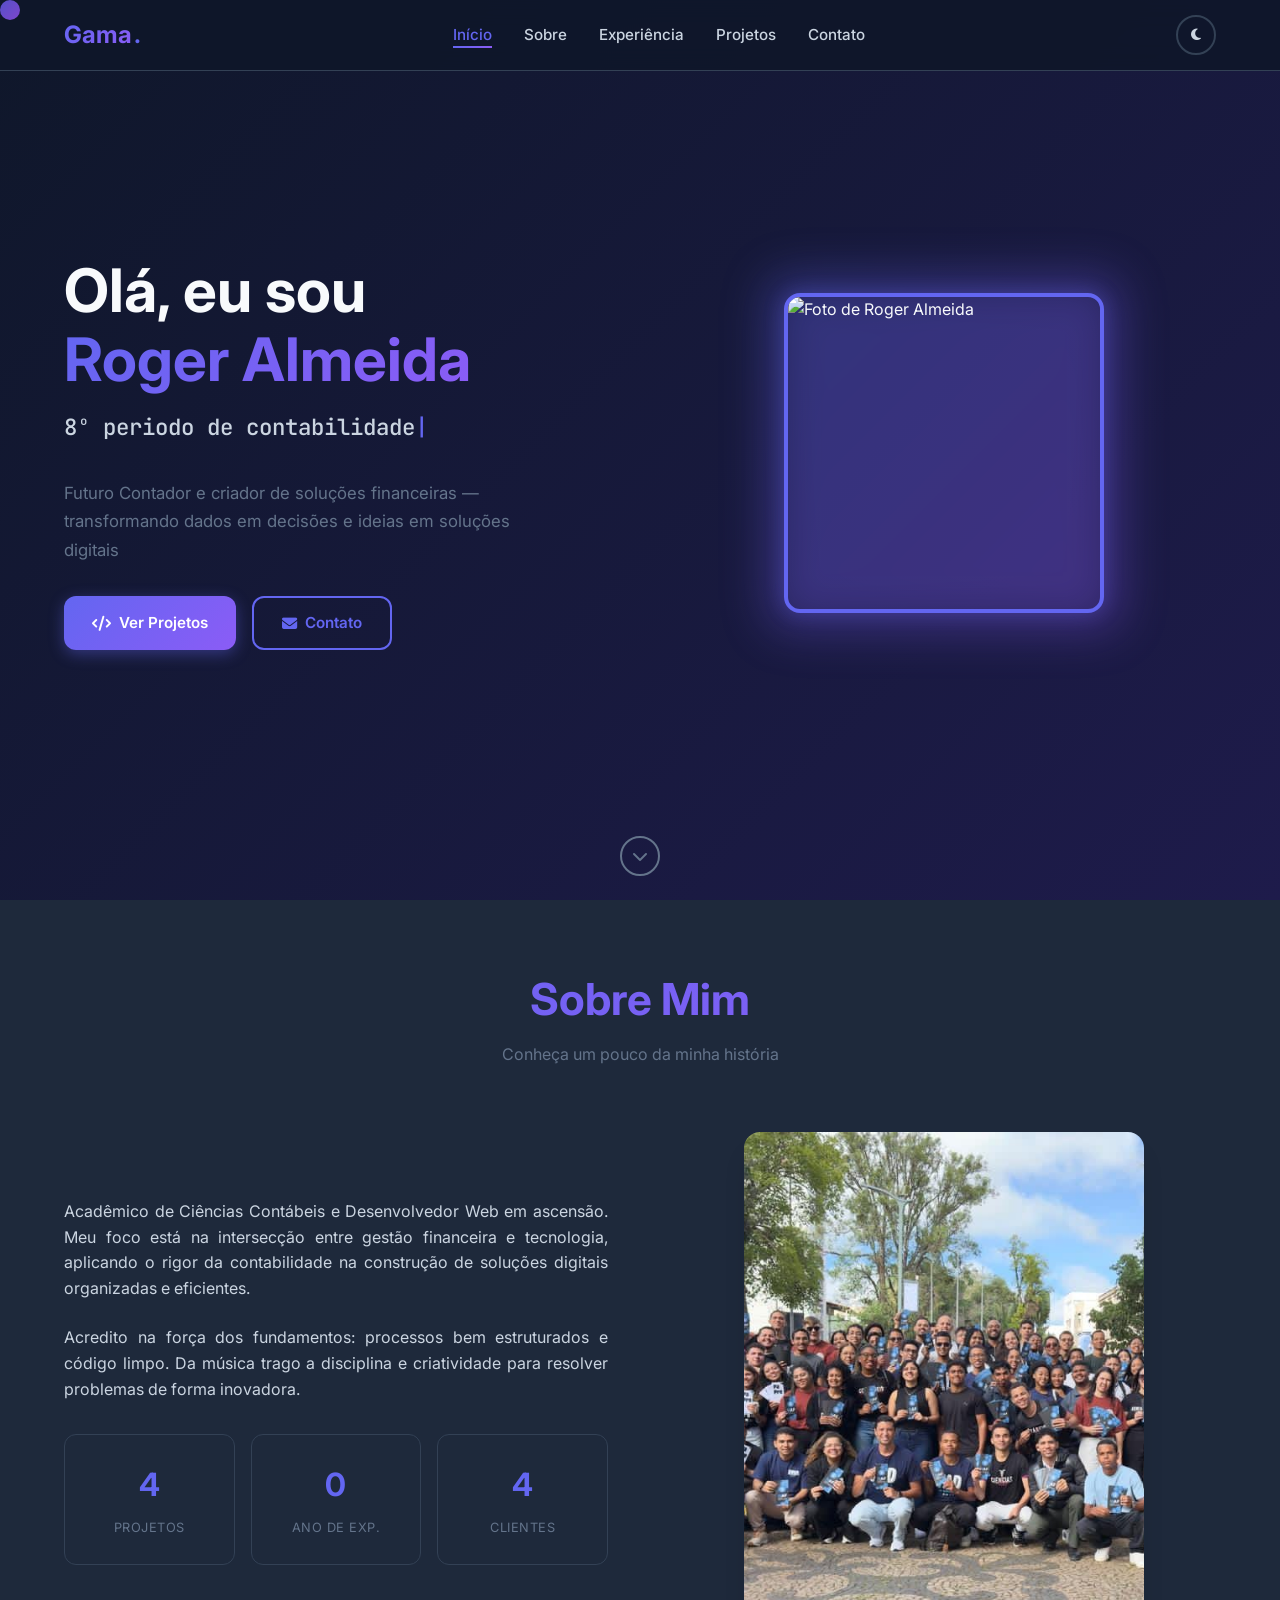
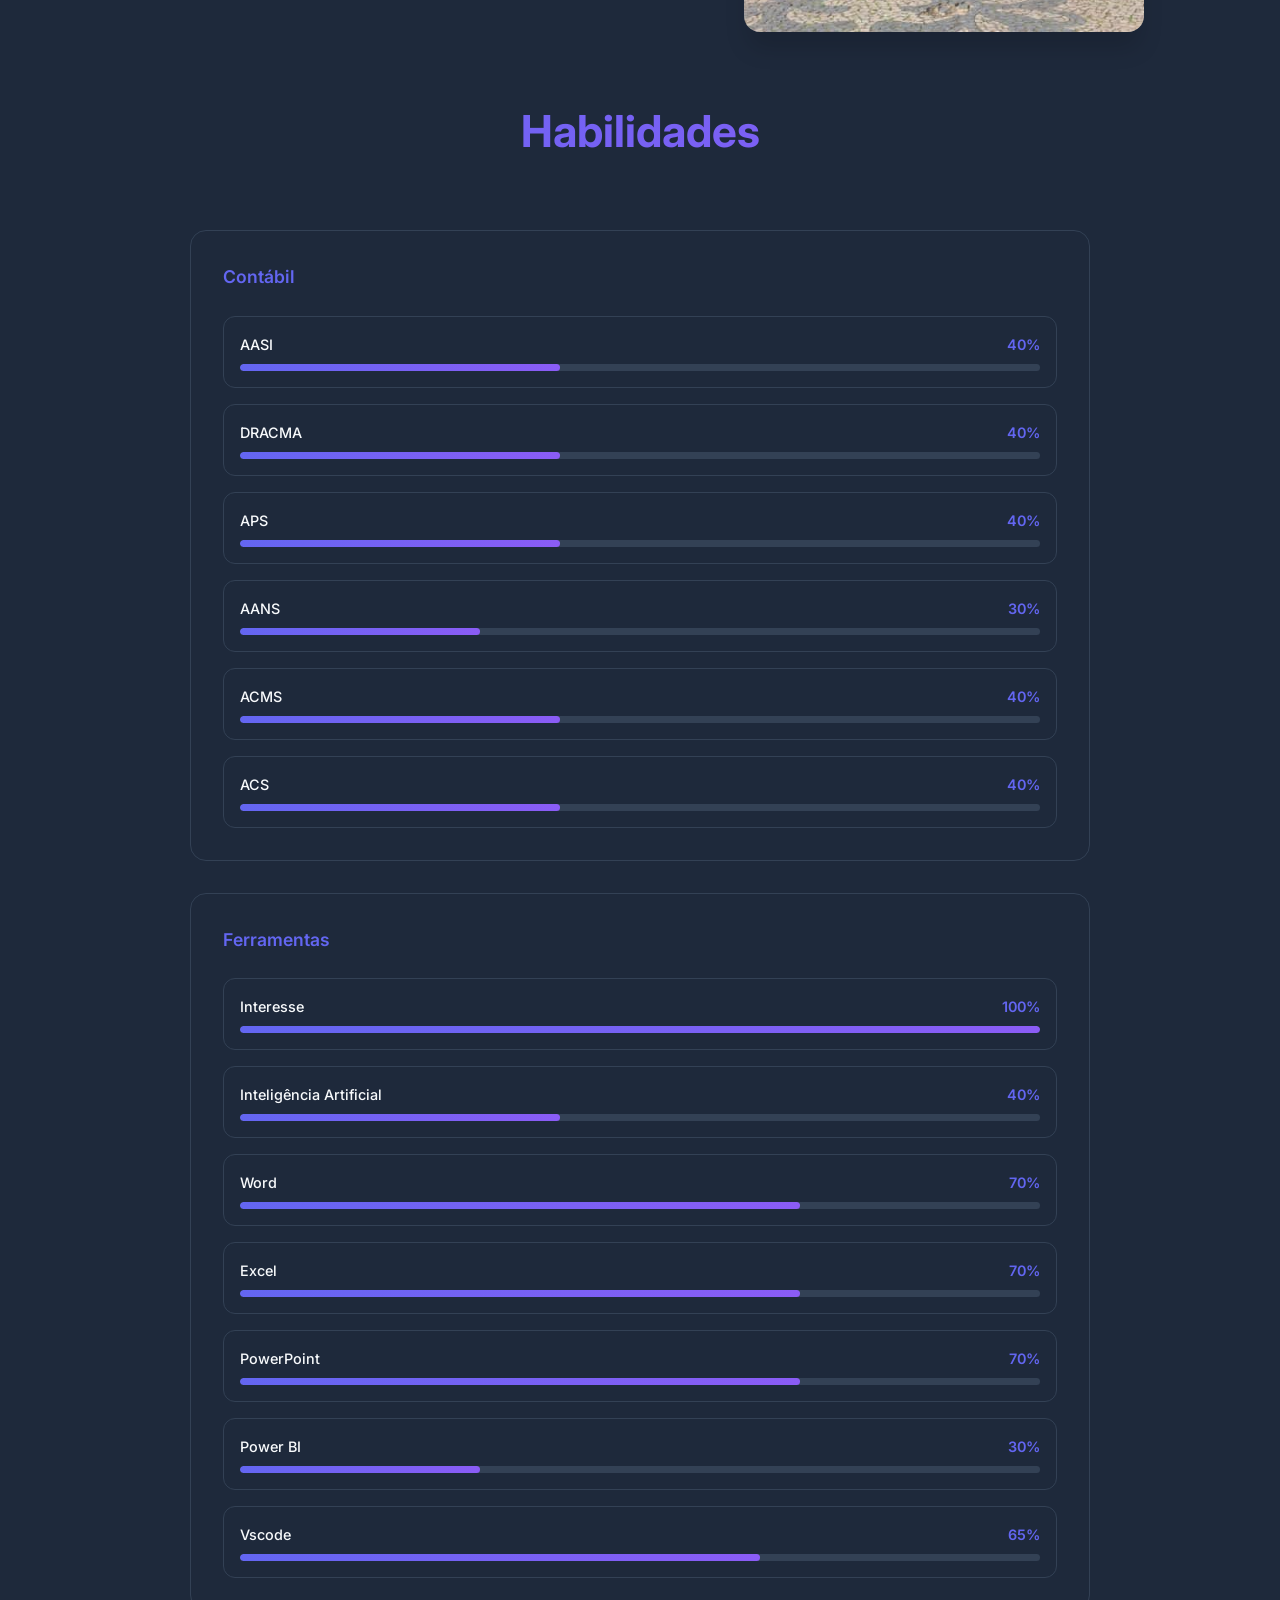
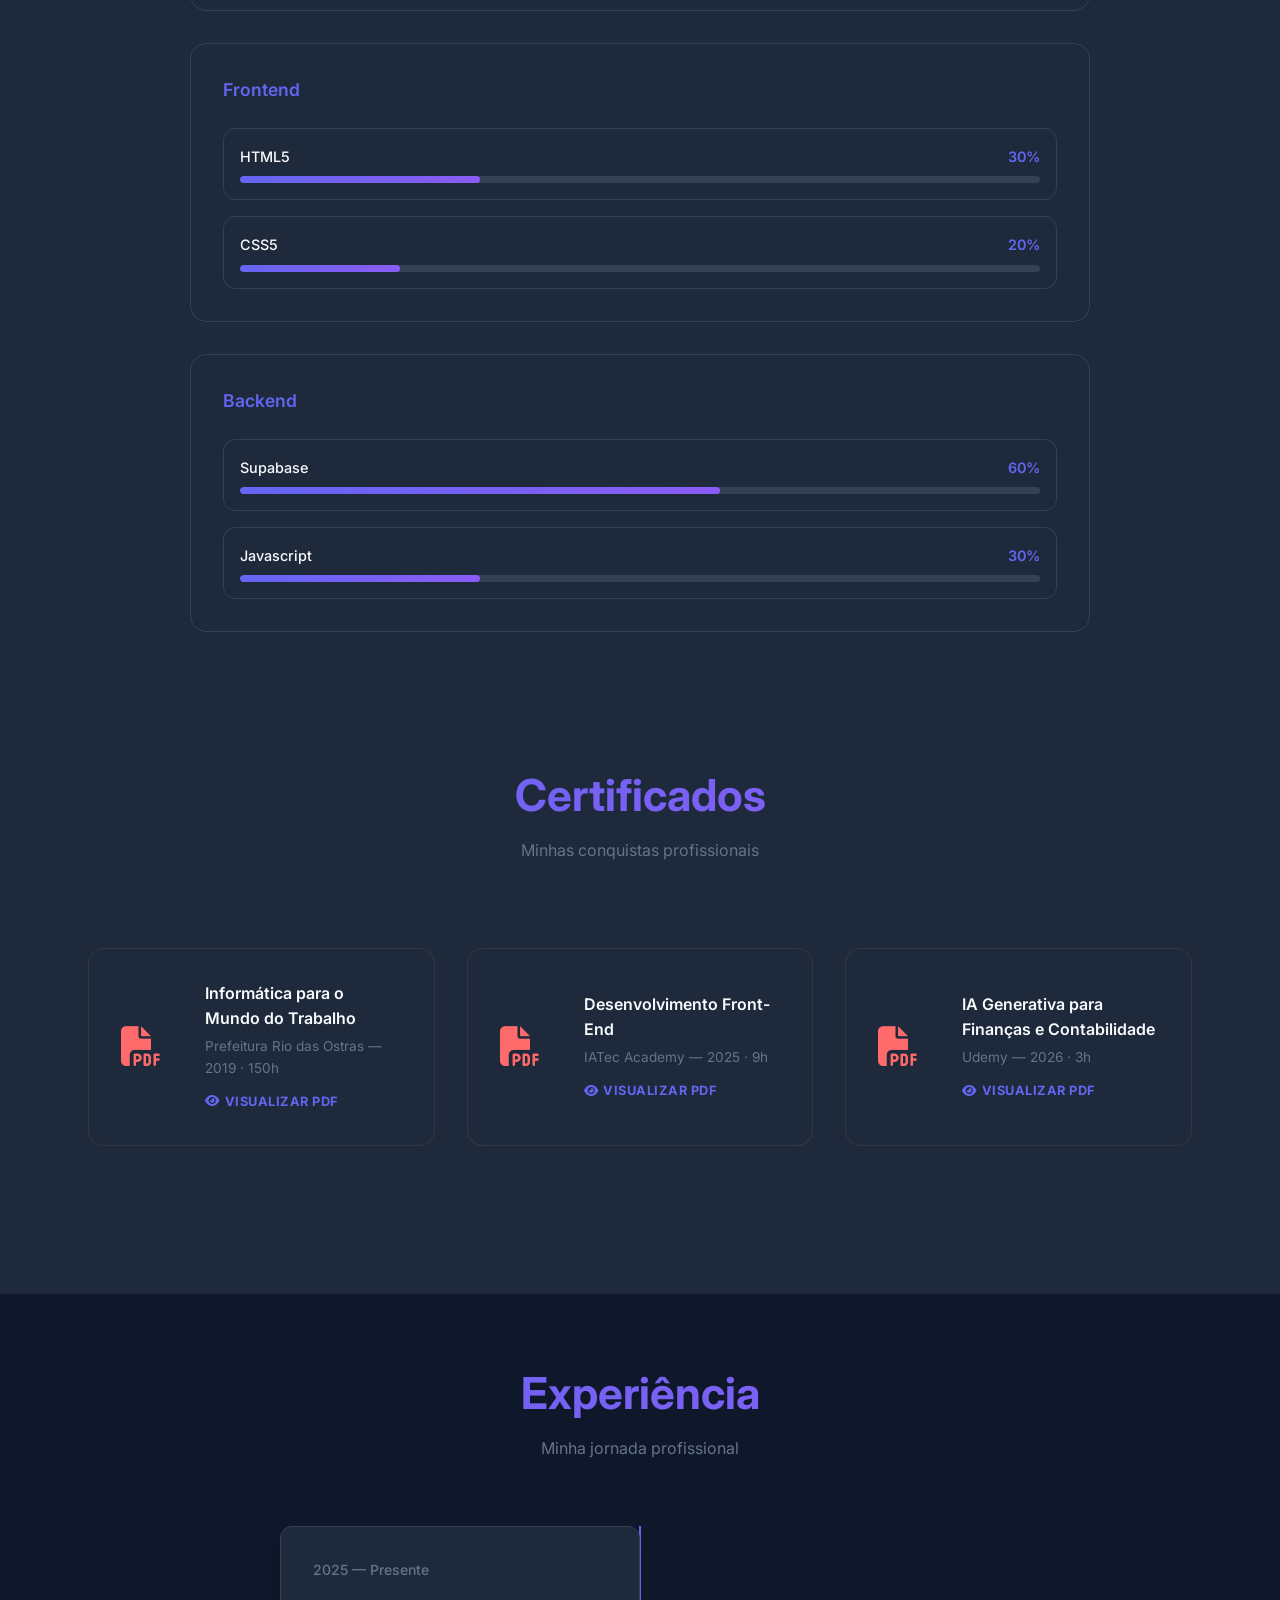
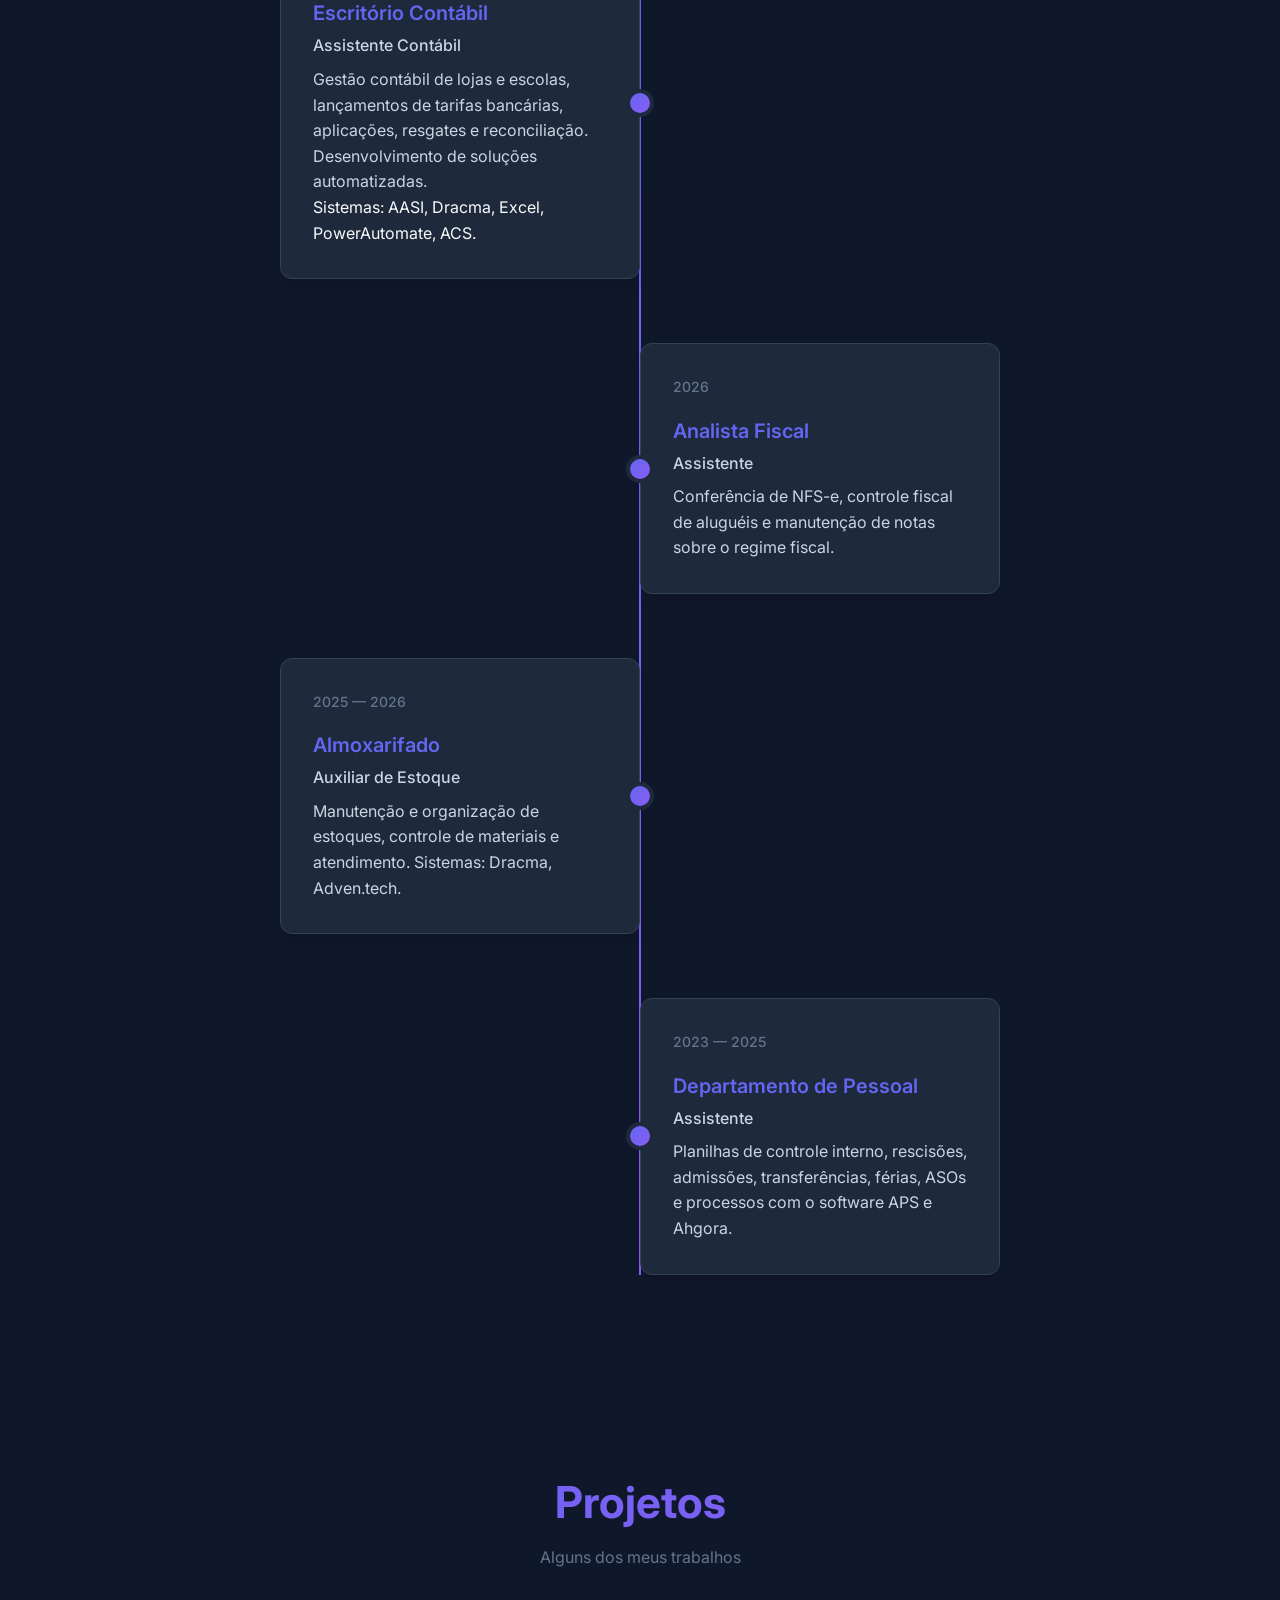
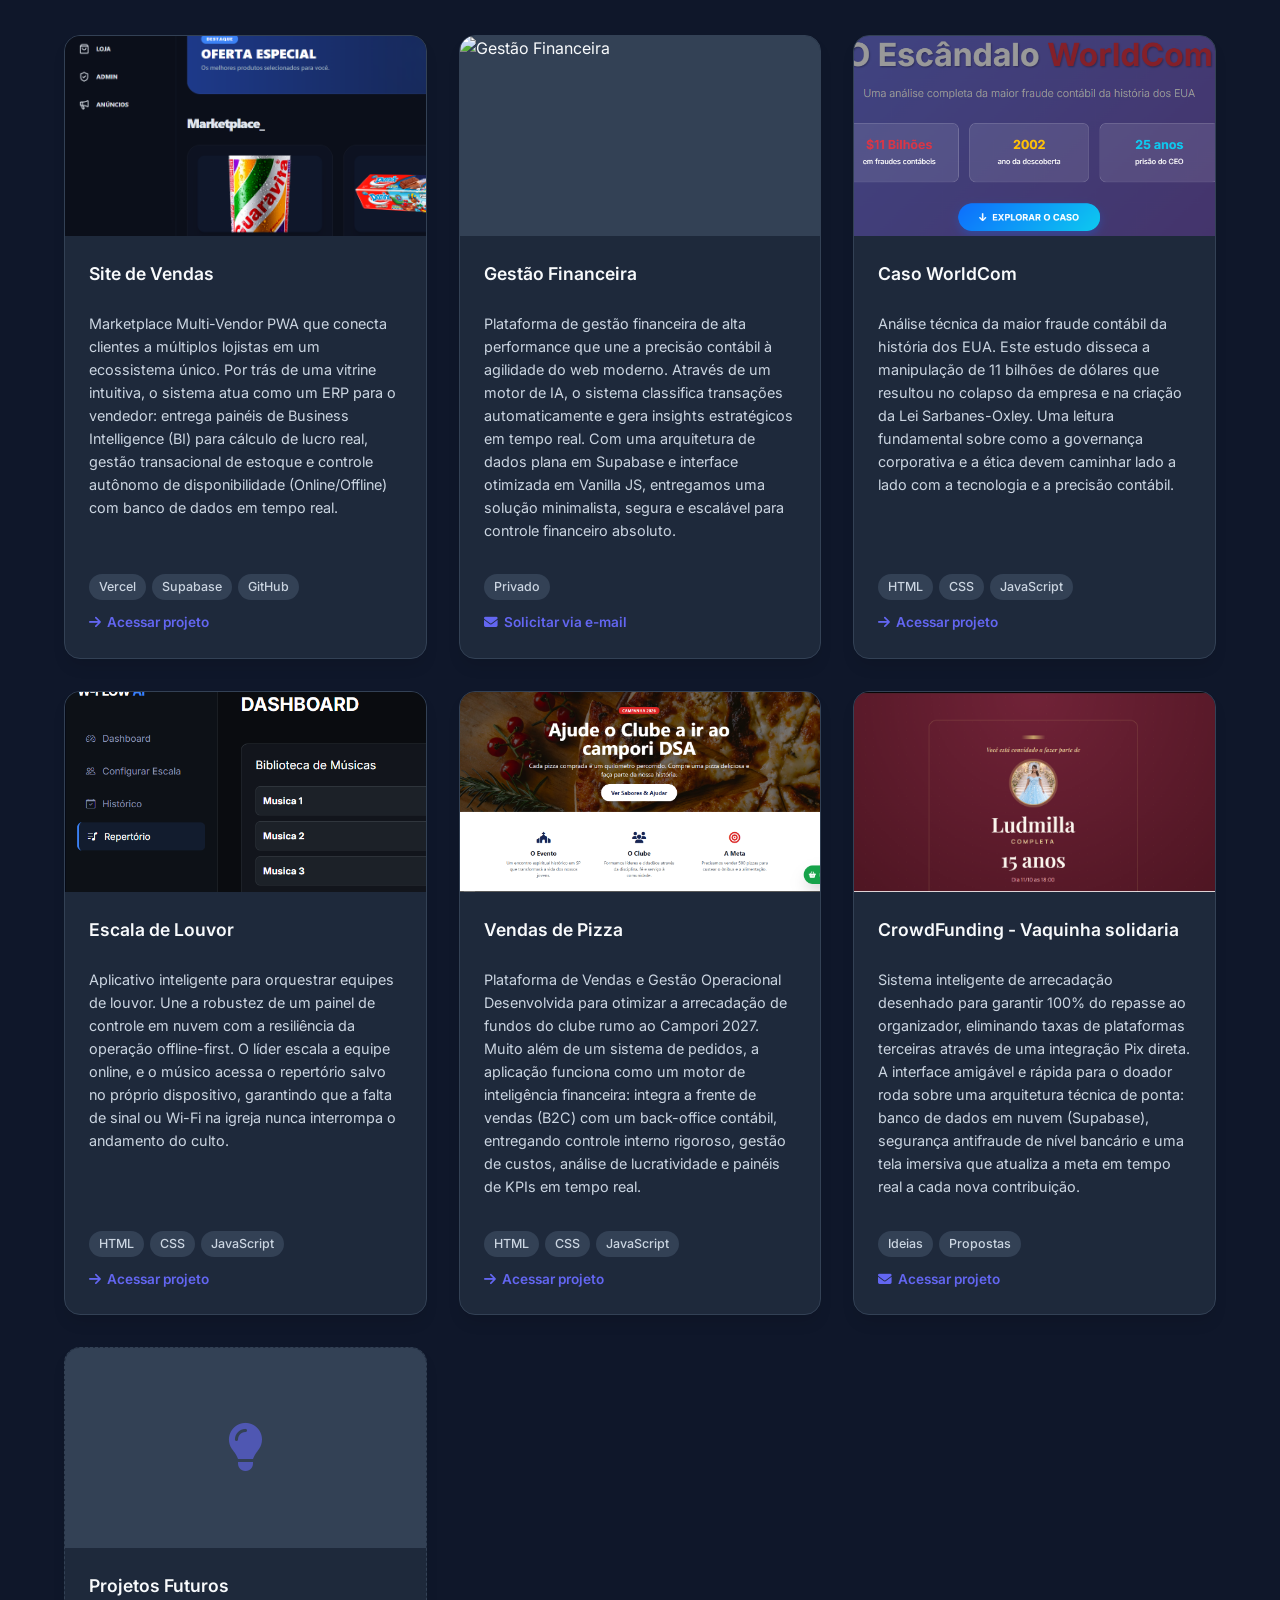
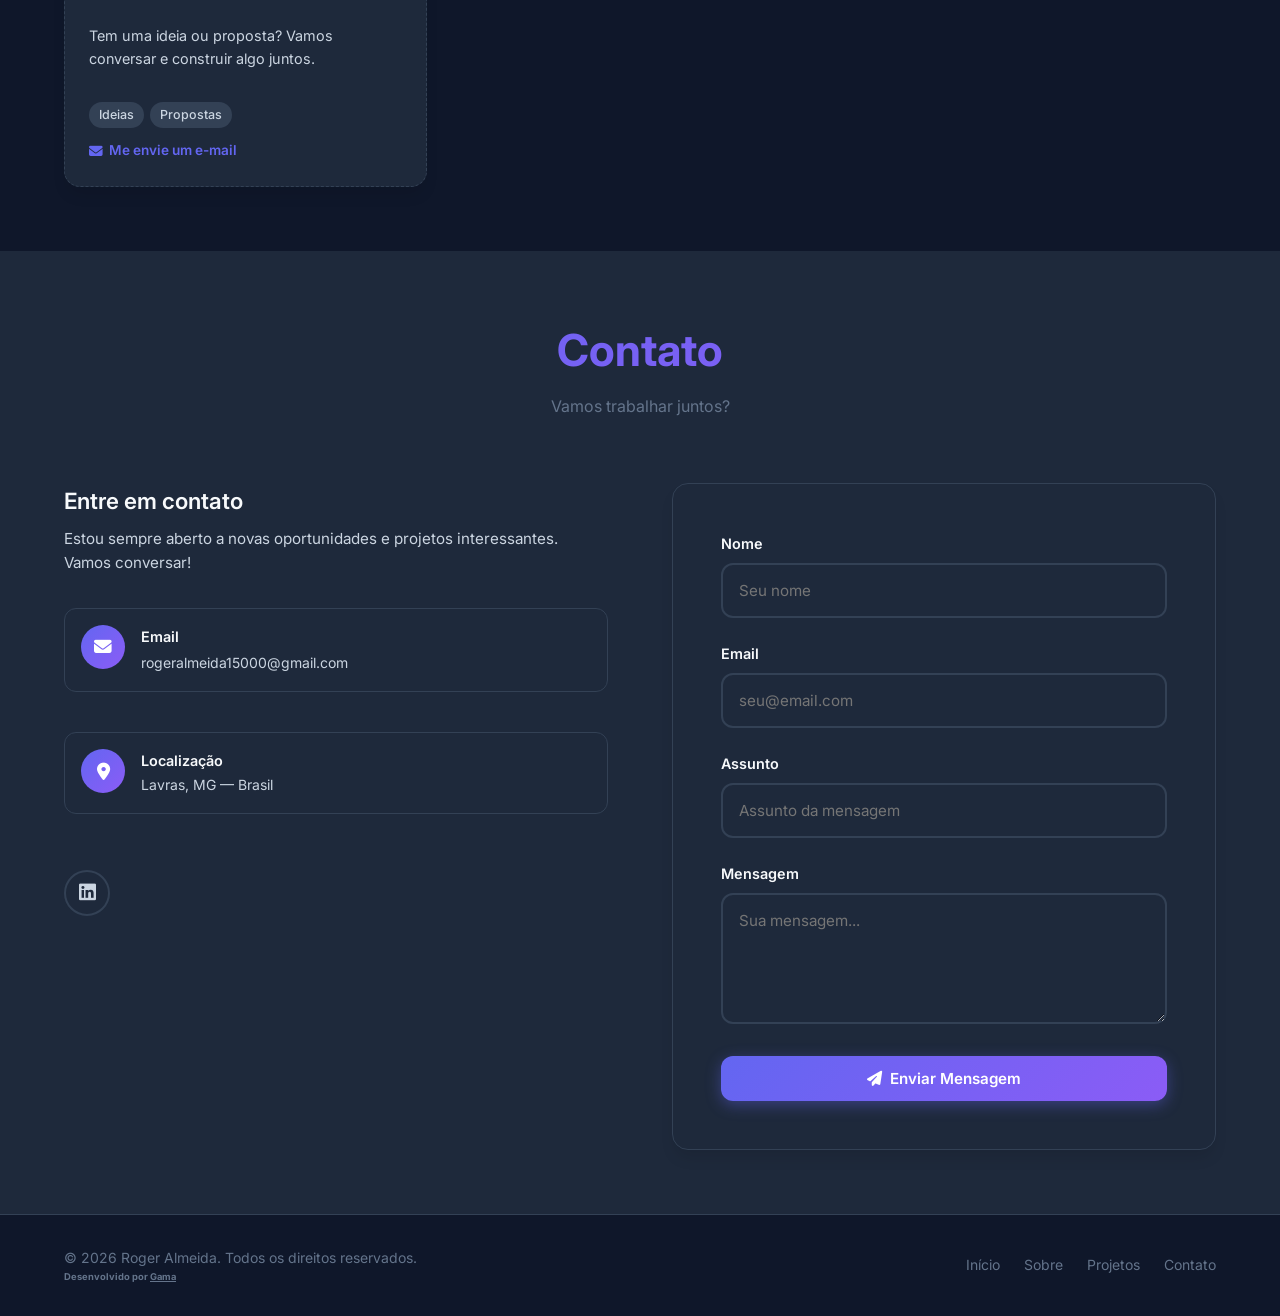
==== index.html @ e5ed1f9b "Update project link in index.html" ====
<!DOCTYPE html>
<html lang="pt-br">
<head>
    <meta charset="UTF-8">
    <meta name="viewport" content="width=device-width, initial-scale=1.0, viewport-fit=cover">
    <title>Roger Almeida | Contabilidade & Tech</title>
    <meta name="description" content="Portfólio profissional de Roger Almeida — Contador, Desenvolvedor Web e Músico.">
    <meta name="author" content="Roger Almeida">
    <meta name="theme-color" content="#6366f1">

    <!-- PWA -->
    <link rel="manifest" href="manifest.json">
    <meta name="apple-mobile-web-app-capable" content="yes">
    <meta name="apple-mobile-web-app-status-bar-style" content="black-translucent">
    <meta name="apple-mobile-web-app-title" content="Roger.">
    <link rel="apple-touch-icon" href="icon-192x192.png">

    <!-- Favicon -->
    <link rel="icon" type="image/png" href="logo titulo.png">

    <!-- Fonts -->
    <link rel="preconnect" href="https://fonts.googleapis.com">
    <link rel="preconnect" href="https://fonts.gstatic.com" crossorigin>
    <link href="https://fonts.googleapis.com/css2?family=Inter:wght@300;400;500;600;700&family=JetBrains+Mono:wght@400;500&display=swap" rel="stylesheet">

    <!-- Icons -->
    <link rel="stylesheet" href="https://cdnjs.cloudflare.com/ajax/libs/font-awesome/6.4.0/css/all.min.css">

    <!-- AOS -->
    <link href="https://unpkg.com/aos@2.3.1/dist/aos.css" rel="stylesheet">

    <!-- CSS -->
    <link rel="stylesheet" href="style.css">
</head>
<body>

    <!-- Loading Screen -->
    <div id="loading-screen">
        <div class="loader">
            <div class="loader-text">Carregando...</div>
            <div class="loader-bar">
                <div class="loader-progress"></div>
            </div>
        </div>
    </div>

    <!-- Scroll Progress -->
    <div class="scroll-progress">
        <div class="scroll-progress-bar"></div>
    </div>

    <!-- Custom Cursor (desktop only) -->
    <div class="cursor"></div>

    <!-- ===== NAVIGATION ===== -->
    <nav class="navbar" id="navbar">
        <div class="nav-container">
            <a href="#inicio" class="nav-logo">
                <span class="logo-text">Gama</span><span class="logo-dot">.</span>
            </a>

            <ul class="nav-menu" id="nav-menu">
                <li class="nav-item"><a href="#inicio"      class="nav-link">Início</a></li>
                <li class="nav-item"><a href="#sobre"       class="nav-link">Sobre</a></li>
                <li class="nav-item"><a href="#experiencia" class="nav-link">Experiência</a></li>
                <li class="nav-item"><a href="#projetos"    class="nav-link">Projetos</a></li>
                <li class="nav-item"><a href="#contato"     class="nav-link">Contato</a></li>
            </ul>

            <div class="nav-actions">
                <button class="theme-toggle" id="theme-toggle" aria-label="Alternar tema">
                    <i class="fas fa-moon"></i>
                </button>
                <div class="nav-toggle" id="nav-toggle" aria-label="Abrir menu" role="button" tabindex="0">
                    <span class="bar"></span>
                    <span class="bar"></span>
                    <span class="bar"></span>
                </div>
            </div>
        </div>
    </nav>

    <!-- ===== HERO ===== -->
    <section id="inicio" class="hero">
        <div class="hero-background"></div>

        <div class="hero-content">
            <div class="hero-image" data-aos="fade-up" data-aos-delay="100">
                <div class="image-container">
                    <img src="Eu.png" alt="Foto de Roger Almeida" class="profile-image">
                    <div class="image-glow"></div>
                </div>
            </div>

            <div class="hero-text" data-aos="fade-up" data-aos-delay="200">
                <h1 class="hero-title">
                    Olá, eu sou<br><span class="highlight">Roger Almeida</span>
                </h1>
                <div class="hero-subtitle">
                    <span id="typing-text"></span><span class="cursor-blink">|</span>
                </div>
                <p class="hero-description">
                    Futuro Contador e criador de soluções financeiras — transformando dados em decisões e ideias em soluções digitais
                </p>
                <div class="hero-buttons">
                    <a href="#projetos" class="btn btn-primary">
                        <i class="fas fa-code"></i> Ver Projetos
                    </a>
                    <a href="#contato" class="btn btn-outline">
                        <i class="fas fa-envelope"></i> Contato
                    </a>
                </div>
            </div>
        </div>

        <div class="scroll-indicator" aria-hidden="true">
            <div class="scroll-arrow">
                <i class="fas fa-chevron-down"></i>
            </div>
        </div>
    </section>

    <!-- ===== SOBRE (contém Habilidades e Certificados) ===== -->
    <section id="sobre" class="about">
        <div class="container">
            <div class="section-header" data-aos="fade-up">
                <h2 class="section-title">Sobre Mim</h2>
                <p class="section-subtitle">Conheça um pouco da minha história</p>
            </div>
            <div class="about-content">
                <div class="about-text" data-aos="fade-right">
                    <p>
                        Acadêmico de Ciências Contábeis e Desenvolvedor Web em ascensão.
                        Meu foco está na intersecção entre gestão financeira e tecnologia,
                        aplicando o rigor da contabilidade na construção de soluções digitais organizadas e eficientes.
                    </p>
                    <p>
                        Acredito na força dos fundamentos: processos bem estruturados e código limpo.
                        Da música trago a disciplina e criatividade para resolver problemas de forma inovadora.
                    </p>
                    <div class="about-stats">
                        <div class="stat">
                            <span class="stat-number" data-count="5">0</span>
                            <span class="stat-label">Projetos</span>
                        </div>
                        <div class="stat">
                            <span class="stat-number" data-count="1">0</span>
                            <span class="stat-label">Ano de Exp.</span>
                        </div>
                        <div class="stat">
                            <span class="stat-number" data-count="5">0</span>
                            <span class="stat-label">Clientes</span>
                        </div>
                    </div>
                </div>
                <div class="about-image" data-aos="fade-left">
                    <div class="image-wrapper">
                        <img src="vivencias.jpeg" alt="Workspace">
                        <div class="image-overlay">
                            <div class="overlay-content">
                                <i class="fas fa-code"></i>
                                <p>Sempre aprendendo</p>
                            </div>
                        </div>
                    </div>
                </div>
            </div>

            <!-- ===== HABILIDADES (dentro de Sobre) ===== -->
          
     <!-- Skills Section -->
<section id="habilidades" class="skills">
        <div class="container">
            <div class="section-header" data-aos="fade-up">
                <h2 class="section-title">Habilidades</h2>
            </div>
            <div class="skills-content">
                <div class="skills-categories">
                    
                    <div class="skill-category" data-aos="fade-up" data-aos-delay="100">
                        <h3>Contábil</h3>
                        <div class="skills-list">
                            <div class="skill-item">
                                <div class="skill-info">
                                    <span class="skill-name">AASI</span>
                                    <span class="skill-percentage">40%</span>
                                </div>
                                <div class="skill-bar">
                                    <div class="skill-progress" data-width="40"></div>
                                </div>
                            </div>
                            <div class="skill-item">
                                <div class="skill-info">
                                    <span class="skill-name">DRACMA</span>
                                    <span class="skill-percentage">40%</span>
                                </div>
                                <div class="skill-bar">
                                    <div class="skill-progress" data-width="40"></div>
                                </div>
                            </div>
                            <div class="skill-item">
                                <div class="skill-info">
                                    <span class="skill-name">APS</span>
                                    <span class="skill-percentage">40%</span>
                                </div>
                                <div class="skill-bar">
                                    <div class="skill-progress" data-width="40"></div>
                                </div>
                            </div>
                            <div class="skill-item">
                                <div class="skill-info">
                                    <span class="skill-name">AANS</span>
                                    <span class="skill-percentage">30%</span>
                                </div>
                                <div class="skill-bar">
                                    <div class="skill-progress" data-width="30"></div>
                                </div>
                            </div>
                            <div class="skill-item">
                                <div class="skill-info">
                                    <span class="skill-name">ACMS</span>
                                    <span class="skill-percentage">40%</span>
                                </div>
                                <div class="skill-bar">
                                    <div class="skill-progress" data-width="40"></div>
                                </div>
                            </div>
                            <div class="skill-item">
                                <div class="skill-info">
                                    <span class="skill-name">ACS</span>
                                    <span class="skill-percentage">40%</span>
                                </div>
                                <div class="skill-bar">
                                    <div class="skill-progress" data-width="40"></div>
                                </div>
                            </div>
                        </div>
                    </div>

                    <div class="skill-category" data-aos="fade-up" data-aos-delay="200">
                        <h3>Ferramentas</h3>
                        <div class="skills-list">
                             <div class="skill-item">
                                <div class="skill-info">
                                    <span class="skill-name">Interesse</span>
                                    <span class="skill-percentage">100%</span>
                                </div>
                                <div class="skill-bar">
                                    <div class="skill-progress" data-width="100"></div>
                                </div>
                            </div>
                            <div class="skill-item">
                                <div class="skill-info">
                                    <span class="skill-name">Inteligência Artificial</span>
                                    <span class="skill-percentage">40%</span>
                                </div>
                                <div class="skill-bar">
                                    <div class="skill-progress" data-width="40"></div>
                                </div>
                            </div>
                            <div class="skill-item">
                                <div class="skill-info">
                                    <span class="skill-name">Word</span>
                                    <span class="skill-percentage">70%</span>
                                </div>
                                <div class="skill-bar">
                                    <div class="skill-progress" data-width="70"></div>
                                </div>
                            </div>
                            <div class="skill-item">
                                <div class="skill-info">
                                    <span class="skill-name">Excel</span>
                                    <span class="skill-percentage">70%</span>
                                </div>
                                <div class="skill-bar">
                                    <div class="skill-progress" data-width="70"></div>
                                </div>
                            </div>
                            <div class="skill-item">
                                <div class="skill-info">
                                    <span class="skill-name">PowerPoint</span>
                                    <span class="skill-percentage">70%</span>
                                </div>
                                <div class="skill-bar">
                                    <div class="skill-progress" data-width="70"></div>
                                </div>
                            </div>
                            <div class="skill-item">
                                <div class="skill-info">
                                    <span class="skill-name">Power BI</span>
                                    <span class="skill-percentage">30%</span>
                                </div>
                                <div class="skill-bar">
                                    <div class="skill-progress" data-width="30"></div>
                                </div>
                            </div>
                             <div class="skill-item">
                                <div class="skill-info">
                                    <span class="skill-name">Vscode</span>
                                    <span class="skill-percentage">65%</span>
                                </div>
                                <div class="skill-bar">
                                    <div class="skill-progress" data-width="65"></div>
                                </div>
                            </div>
                        </div>
                    </div>

                    <div class="skill-category" data-aos="fade-up" data-aos-delay="300">
                        <h3>Frontend</h3>
                        <div class="skills-list">
                            <div class="skill-item">
                                <div class="skill-info">
                                    <span class="skill-name">HTML5</span>
                                    <span class="skill-percentage">30%</span>
                                </div>
                                <div class="skill-bar">
                                    <div class="skill-progress" data-width="30"></div>
                                </div>
                            </div>
                            <div class="skill-item">
                                <div class="skill-info">
                                    <span class="skill-name">CSS5</span>
                                    <span class="skill-percentage">20%</span>
                                </div>
                                <div class="skill-bar">
                                    <div class="skill-progress" data-width="20"></div>
                                </div>
                            </div>
                        </div>
                    </div>
                    <div class="skill-category" data-aos="fade-up" data-aos-delay="400">
                        <h3>Backend</h3>
                        <div class="skills-list">
                            <div class="skill-item">
                                <div class="skill-info">
                                    <span class="skill-name">Supabase</span>
                                    <span class="skill-percentage">60%</span>
                                </div>
                                <div class="skill-bar">
                                    <div class="skill-progress" data-width="60"></div>
                                </div>
                            </div>
                            <div class="skill-item">
                                <div class="skill-info">
                                    <span class="skill-name">Javascript</span>
                                    <span class="skill-percentage">30%</span>
                                </div>
                                <div class="skill-bar">
                                    <div class="skill-progress" data-width="30"></div>
                                </div>
                            </div>
                        </div>
                    </div>

                </div>
            </div>
        </div>
    </section>

            <!-- ===== CERTIFICADOS (dentro de Sobre) ===== -->
            <section id="certificados" class="certificates">
                <div class="container">
                    <div class="section-header" data-aos="fade-up">
                        <h2 class="section-title">Certificados</h2>
                        <p class="section-subtitle">Minhas conquistas profissionais</p>
                    </div>
                    <div class="certificates-grid">

                        <a href="Certificado.pdf" target="_blank" class="certificate-card" data-aos="fade-up">
                            <div class="card-icon"><i class="fas fa-file-pdf"></i></div>
                            <div class="card-info">
                                <h3>Informática para o Mundo do Trabalho</h3>
                                <p>Prefeitura Rio das Ostras — 2019 · 150h</p>
                                <span class="btn-view"><i class="fas fa-eye"></i> Visualizar PDF</span>
                            </div>
                        </a>

                        <a href="Certificado Iatecpdf.pdf" target="_blank" class="certificate-card" data-aos="fade-up" data-aos-delay="100">
                            <div class="card-icon"><i class="fas fa-file-pdf"></i></div>
                            <div class="card-info">
                                <h3>Desenvolvimento Front-End</h3>
                                <p>IATec Academy — 2025 · 9h</p>
                                <span class="btn-view"><i class="fas fa-eye"></i> Visualizar PDF</span>
                            </div>
                        </a>

                        <a href="Certificado Udemy Ia generativa.pdf" target="_blank" class="certificate-card" data-aos="fade-up" data-aos-delay="200">
                            <div class="card-icon"><i class="fas fa-file-pdf"></i></div>
                            <div class="card-info">
                                <h3>IA Generativa para Finanças e Contabilidade</h3>
                                <p>Udemy — 2026 · 3h</p>
                                <span class="btn-view"><i class="fas fa-eye"></i> Visualizar PDF</span>
                            </div>
                        </a>

                    </div>
                </div>
            </section>

        </div>
    </section>

    <!-- ===== EXPERIÊNCIA ===== -->
    <section id="experiencia" class="experience">
        <div class="container">
            <div class="section-header" data-aos="fade-up">
                <h2 class="section-title">Experiência</h2>
                <p class="section-subtitle">Minha jornada profissional</p>
            </div>

            <div class="timeline">

                <div class="timeline-item" data-aos="fade-up" data-aos-delay="100">
                    <div class="timeline-dot"></div>
                    <div class="timeline-content">
                        <span class="timeline-date">2025 — Presente</span>
                        <h3>Escritório Contábil</h3>
                        <h4>Assistente Contábil</h4>
                        <p>Gestão contábil de lojas e escolas, lançamentos de tarifas bancárias, aplicações, resgates e reconciliação. Desenvolvimento de soluções automatizadas. 
                            <p></p>Sistemas: AASI, Dracma, Excel, PowerAutomate, ACS.
                    </div>
                </div>

                <div class="timeline-item" data-aos="fade-up" data-aos-delay="150">
                    <div class="timeline-dot"></div>
                    <div class="timeline-content">
                        <span class="timeline-date">2026</span>
                        <h3>Analista Fiscal</h3>
                        <h4>Assistente</h4>
                        <p>Conferência de NFS-e, controle fiscal de aluguéis e manutenção de notas sobre o regime fiscal.</p>
                    </div>
                </div>

                <div class="timeline-item" data-aos="fade-up" data-aos-delay="200">
                    <div class="timeline-dot"></div>
                    <div class="timeline-content">
                        <span class="timeline-date">2025 — 2026</span>
                        <h3>Almoxarifado</h3>
                        <h4>Auxiliar de Estoque</h4>
                        <p>Manutenção e organização de estoques, controle de materiais e atendimento. Sistemas: Dracma, Adven.tech.</p>
                    </div>
                </div>

                <div class="timeline-item" data-aos="fade-up" data-aos-delay="250">
                    <div class="timeline-dot"></div>
                    <div class="timeline-content">
                        <span class="timeline-date">2023 — 2025</span>
                        <h3>Departamento de Pessoal</h3>
                        <h4>Assistente</h4>
                        <p>Planilhas de controle interno, rescisões, admissões, transferências, férias, ASOs e processos com o software APS e Ahgora.</p>
                    </div>
                </div>

            </div>
        </div>
    </section>

    <!-- ===== PROJETOS ===== -->
    <section id="projetos" class="projects">
        <div class="container">
            <div class="section-header" data-aos="fade-up">
                <h2 class="section-title">Projetos</h2>
                <p class="section-subtitle">Alguns dos meus trabalhos</p>
            </div>
            <div class="projects-grid">

                <div class="project-card" data-aos="fade-up" data-aos-delay="100">
                    <div class="project-image">
                        <img src="Vendas.png" alt="Site de Vendas">
                        <div class="project-overlay">
                            <div class="project-links">
                                <a href="https://vendas-gama.vercel.app/" class="project-link" target="_blank" aria-label="Ver projeto">
                                    <i class="fas fa-external-link-alt"></i>
                                </a>
                            </div>
                        </div>
                    </div>
                    <div class="project-content">
                        <h3>Site de Vendas</h3>
                        <p>Marketplace Multi-Vendor PWA que conecta clientes a múltiplos lojistas em um ecossistema único. Por trás de uma vitrine intuitiva, o sistema atua como um ERP para o vendedor: entrega painéis de Business Intelligence (BI) para cálculo de lucro real, gestão transacional de estoque e controle autônomo de disponibilidade (Online/Offline) com banco de dados em tempo real.</p>
                        <div class="project-tech">
                            <span class="tech-tag">Vercel</span>
                            <span class="tech-tag">Supabase</span>
                            <span class="tech-tag">GitHub</span>
                        </div>
                        <!-- ✅ LINK OK: vendas-gama.vercel.app -->
                        <a href="https://vendas-gama.vercel.app/" class="project-cta" target="_blank">
                            <i class="fas fa-arrow-right"></i> Acessar projeto
                        </a>
                    </div>
                </div>

                <div class="project-card" data-aos="fade-up" data-aos-delay="150">
                    <div class="project-image">
                        <img src="https://images.unsplash.com/photo-1551288049-bebda4e38f71?w=500&h=300&fit=crop" alt="Gestão Financeira">
                        <div class="project-overlay">
                            <div class="project-links">
                                <a href="#contato" class="project-link" aria-label="Solicitar acesso">
                                    <i class="fas fa-envelope"></i>
                                </a>
                            </div>
                        </div>
                    </div>
                    <div class="project-content">
                        <h3>Gestão Financeira</h3>
                        <p>Plataforma de gestão financeira de alta performance que une a precisão contábil à agilidade do web moderno. Através de um motor de IA, o sistema classifica transações automaticamente e gera insights estratégicos em tempo real. Com uma arquitetura de dados plana em Supabase e interface otimizada em Vanilla JS, entregamos uma solução minimalista, segura e escalável para controle financeiro absoluto.</p>
                        <div class="project-tech">
                            <span class="tech-tag">Privado</span>
                        </div>
                        <!-- ⚠️ TODO: Substitua o href="#contato" pelo link do projeto quando disponível -->
                        <a href="#contato" class="project-cta">
                            <i class="fas fa-envelope"></i> Solicitar via e-mail
                        </a>
                    </div>
                </div>

                <div class="project-card" data-aos="fade-up" data-aos-delay="200">
                    <div class="project-image">
                        <img src="worldcom.png" alt="Caso WorldCom">
                        <div class="project-overlay">
                            <div class="project-links">
                                <a href="https://world-com-six.vercel.app/" class="project-link" target="_blank" aria-label="Ver projeto">
                                    <i class="fas fa-external-link-alt"></i>
                                </a>
                            </div>
                        </div>
                    </div>
                    <div class="project-content">
                        <h3>Caso WorldCom</h3>
                        <p>Análise técnica da maior fraude contábil da história dos EUA. Este estudo disseca a manipulação de 11 bilhões de dólares que resultou no colapso da empresa e na criação da Lei Sarbanes-Oxley. Uma leitura fundamental sobre como a governança corporativa e a ética devem caminhar lado a lado com a tecnologia e a precisão contábil.</p>
                        <div class="project-tech">
                            <span class="tech-tag">HTML</span>
                            <span class="tech-tag">CSS</span>
                            <span class="tech-tag">JavaScript</span>
                        </div>
                        <!-- ✅ LINK OK: world-com-six.vercel.app -->
                        <a href="https://world-com-six.vercel.app/" class="project-cta" target="_blank">
                            <i class="fas fa-arrow-right"></i> Acessar projeto
                        </a>
                    </div>
                </div>

                <div class="project-card" data-aos="fade-up" data-aos-delay="250">
                    <div class="project-image">
                        <img src="Escala louvor.png" alt="Escala de Louvor">
                        <div class="project-overlay">
                            <div class="project-links">
                                <a href="https://setimotom.vercel.app/" class="project-link" aria-label="Ver projeto">
                                    <i class="fas fa-external-link-alt"></i>
                                </a>
                            </div>
                        </div>
                    </div>
                    <div class="project-content">
                        <h3>Escala de Louvor</h3>
                        <p>Aplicativo inteligente para orquestrar equipes de louvor. Une a robustez de um painel de controle em nuvem com a resiliência da operação offline-first. O líder escala a equipe online, e o músico acessa o repertório salvo no próprio dispositivo, garantindo que a falta de sinal ou Wi-Fi na igreja nunca interrompa o andamento do culto.</p>
                        <div class="project-tech">
                            <span class="tech-tag">HTML</span>
                            <span class="tech-tag">CSS</span>
                            <span class="tech-tag">JavaScript</span>
                        </div>
                        <a href="https://setimotom.vercel.app/" class="project-cta" target="_blank">
                            <i class="fas fa-arrow-right"></i> Acessar projeto
                        </a>
                    </div>
                </div>

                <div class="project-card" data-aos="fade-up" data-aos-delay="300">
                    <div class="project-image">
                        <img src="Pizza.png" alt="Vendas de Pizza">
                        <div class="project-overlay">
                            <div class="project-links">
                                <a href="https://aguias-vendas.vercel.app/" class="project-link" target="_blank" aria-label="Ver projeto">
                                    <i class="fas fa-external-link-alt"></i>
                                </a>
                            </div>
                        </div>
                    </div>
                    <div class="project-content">
                        <h3>Vendas de Pizza</h3>
                        <p>Plataforma de Vendas e Gestão Operacional
                            Desenvolvida para otimizar a arrecadação de fundos do clube rumo ao Campori 2027. Muito além de um sistema de pedidos, a aplicação funciona como um motor de inteligência financeira: integra a frente de vendas (B2C) com um back-office contábil, entregando controle interno rigoroso, gestão de custos, análise de lucratividade e painéis de KPIs em tempo real. </p>
                        <div class="project-tech">
                            <span class="tech-tag">HTML</span>
                            <span class="tech-tag">CSS</span>
                            <span class="tech-tag">JavaScript</span>
                        </div>
                        <!-- ✅ LINK OK: aguias-vendas.vercel.app -->
                        <a href="https://aguias-vendas.vercel.app/" class="project-cta" target="_blank">
                            <i class="fas fa-arrow-right"></i> Acessar projeto
                        </a>
                    </div>
                </div>

                <div class="project-card" data-aos="fade-up" data-aos-delay="300">
                    <div class="project-image">
                        <img src="vaquinha.png" alt="Vendas de Pizza">
                        <div class="project-overlay">
                            <div class="project-links">
                                <a href="https://ludmilla-pereira-da-silva.vercel.app/" class="project-link" target="_blank" aria-label="Ver projeto">
                                    <i class="fas fa-external-link-alt"></i>
                                </a>
                            </div>
                        </div>
                    </div>
                <div class="project-content">
                    <h3> CrowdFunding - Vaquinha solidaria</h3>
                    <p>Sistema inteligente de arrecadação desenhado para garantir 100% do repasse ao organizador, eliminando taxas de plataformas terceiras através de uma integração Pix direta. A interface amigável e rápida para o doador roda sobre uma arquitetura técnica de ponta: banco de dados em nuvem (Supabase), segurança antifraude de nível bancário e uma tela imersiva que atualiza a meta em tempo real a cada nova contribuição.</p>
                    <div class="project-tech">
                        <span class="tech-tag">Ideias</span>
                        <span class="tech-tag">Propostas</span>
                    </div>
                    <a href="https://ludmilla-pereira-da-silva.vercel.app/" class="project-cta">
                        <i class="fas fa-envelope"></i> Acessar projeto
                    </a>
                </div>
                 </div>

                <div class="project-card project-card--future" data-aos="fade-up" data-aos-delay="350">
                    <div class="project-image project-image--future">
                        <div class="future-icon"><i class="fas fa-lightbulb"></i></div>
                    </div>
                    <div class="project-content">
                        <h3>Projetos Futuros</h3>
                        <p>Tem uma ideia ou proposta? Vamos conversar e construir algo juntos.</p>
                        <div class="project-tech">
                            <span class="tech-tag">Ideias</span>
                            <span class="tech-tag">Propostas</span>
                        </div>
                        <!-- ⚠️ TODO: Pode substituir por um link específico ou deixar indo para contato -->
                        <a href="#contato" class="project-cta">
                            <i class="fas fa-envelope"></i> Me envie um e-mail
                        </a>
                    </div>
                </div>

            </div>
        </div>
    </section>

    <!-- ===== CONTATO ===== -->
    <section id="contato" class="contact">
        <div class="container">
            <div class="section-header" data-aos="fade-up">
                <h2 class="section-title">Contato</h2>
                <p class="section-subtitle">Vamos trabalhar juntos?</p>
            </div>
            <div class="contact-content">

                <div class="contact-info" data-aos="fade-right">
                    <h3>Entre em contato</h3>
                    <p>Estou sempre aberto a novas oportunidades e projetos interessantes. Vamos conversar!</p>

                    <div class="contact-items">
                        <div class="contact-item">
                            <div class="contact-icon"><i class="fas fa-envelope"></i></div>
                            <div class="contact-details">
                                <h4>Email</h4>
                                <a href="mailto:rogeralmeida15000@gmail.com" class="contact-link">
                                    rogeralmeida15000@gmail.com
                                </a>
                            </div>
                        </div>
                        <div class="contact-item">
                            <div class="contact-icon"><i class="fas fa-map-marker-alt"></i></div>
                            <div class="contact-details">
                                <h4>Localização</h4>
                                <p>Lavras, MG — Brasil</p>
                            </div>
                        </div>
                    </div>

                    <div class="social-links">
                        <a href="https://www.linkedin.com/in/rogercontabeis" class="social-link" target="_blank" aria-label="LinkedIn">
                            <i class="fab fa-linkedin"></i>
                        </a>
                    </div>
                </div>

                <form class="contact-form" id="contact-form" data-aos="fade-left" novalidate>
                    <div class="form-group">
                        <label for="name">Nome</label>
                        <input type="text" id="name" name="name" placeholder="Seu nome" required>
                    </div>
                    <div class="form-group">
                        <label for="email">Email</label>
                        <input type="email" id="email" name="email" placeholder="seu@email.com" required>
                    </div>
                    <div class="form-group">
                        <label for="subject">Assunto</label>
                        <input type="text" id="subject" name="subject" placeholder="Assunto da mensagem" required>
                    </div>
                    <div class="form-group">
                        <label for="message">Mensagem</label>
                        <textarea id="message" name="message" rows="5" placeholder="Sua mensagem..." required></textarea>
                    </div>
                    <button type="submit" class="btn btn-primary btn-full">
                        <i class="fas fa-paper-plane"></i> Enviar Mensagem
                    </button>
                </form>

            </div>
        </div>
    </section>

    <!-- ===== FOOTER ===== -->
    <footer class="footer">
        <div class="container">
            <div class="footer-content">
                <div class="footer-text">
                    <p>&copy; 2026 Roger Almeida. Todos os direitos reservados.</p>
                    <h6>Desenvolvido por <a href="https://roger-gama.vercel.app/" target="_blank" class="link-gama">Gama</a></h6>
                </div>
                <nav class="footer-links" aria-label="Navegação do rodapé">
                    <a href="#inicio">Início</a>
                    <a href="#sobre">Sobre</a>
                    <a href="#projetos">Projetos</a>
                    <a href="#contato">Contato</a>
                </nav>
            </div>
        </div>
    </footer>

    <!-- Back to Top -->
    <button class="back-to-top" id="back-to-top" aria-label="Voltar ao topo">
        <i class="fas fa-chevron-up"></i>
    </button>

    <!-- Instalar PWA (oculto por padrão) -->
    <button id="btn-instalar" class="btn-install" style="display:none;" aria-label="Instalar aplicativo">
        <i class="fas fa-download"></i> Instalar App
    </button>

    <!-- Scripts -->
    <script src="https://unpkg.com/aos@2.3.1/dist/aos.js"></script>
    <script type="text/javascript" src="https://cdn.jsdelivr.net/npm/@emailjs/browser@3/dist/email.min.js"></script>
    <script>
        if (typeof emailjs !== 'undefined') {
            emailjs.init("L4ibNopK0qWP50L91");
        }
    </script>
    <script src="script.js"></script>
    <script src="pwa.js"></script>

</body>
</html>
---- style.css ----
/* ===== CSS VARIABLES ===== */
:root {
  /* Colors */
  --primary-color: #6366f1;
  --primary-dark: #4f46e5;
  --secondary-color: #8b5cf6;
  --accent-color: #06b6d4;
  --success-color: #10b981;
  --warning-color: #f59e0b;
  --error-color: #ef4444;
  
  /* Background Colors */
  --bg-primary: #0f172a;
  --bg-secondary: #1e293b;
  --bg-tertiary: #334155;
  --bg-card: #1e293b;
  --bg-overlay: rgba(15, 23, 42, 0.9);
  
  /* Text Colors */
  --text-primary: #f8fafc;
  --text-secondary: #cbd5e1;
  --text-muted: #64748b;
  
  /* Gradients */
  --gradient-primary: linear-gradient(135deg, var(--primary-color), var(--secondary-color));
  --gradient-secondary: linear-gradient(135deg, var(--accent-color), var(--primary-color));
  --gradient-hero: linear-gradient(135deg, #667eea 0%, #764ba2 100%);
  
  /* Shadows */
  --shadow-sm: 0 1px 2px 0 rgba(0, 0, 0, 0.05);
  --shadow-md: 0 4px 6px -1px rgba(0, 0, 0, 0.1);
  --shadow-lg: 0 10px 15px -3px rgba(0, 0, 0, 0.1);
  --shadow-xl: 0 20px 25px -5px rgba(0, 0, 0, 0.1);
  --shadow-glow: 0 0 20px rgba(99, 102, 241, 0.3);
  
  /* Typography */
  --font-primary: 'Inter', sans-serif;
  --font-mono: 'JetBrains Mono', monospace;
  
  /* Spacing */
  --spacing-xs: 0.25rem;
  --spacing-sm: 0.5rem;
  --spacing-md: 1rem;
  --spacing-lg: 1.5rem;
  --spacing-xl: 2rem;
  --spacing-2xl: 3rem;
  --spacing-3xl: 4rem;
  
  /* Border Radius */
  --radius-sm: 0.375rem;
  --radius-md: 0.5rem;
  --radius-lg: 0.75rem;
  --radius-xl: 1rem;
  --radius-full: 9999px;
  
  /* Transitions */
  --transition-fast: 0.15s ease-in-out;
  --transition-normal: 0.3s ease-in-out;
  --transition-slow: 0.5s ease-in-out;
  
  /* Z-index */
  --z-dropdown: 1000;
  --z-sticky: 1020;
  --z-fixed: 1030;
  --z-modal: 1040;
  --z-popover: 1050;
  --z-tooltip: 1060;
}

/* Light Theme */
[data-theme="light"] {
  --bg-primary: #ffffff;
  --bg-secondary: #f8fafc;
  --bg-tertiary: #e2e8f0;
  --bg-card: #ffffff;
  --bg-overlay: rgba(255, 255, 255, 0.9);
  
  --text-primary: #1e293b;
  --text-secondary: #475569;
  --text-muted: #64748b;
}

/* ===== RESET & BASE STYLES ===== */
* {
  margin: 0;
  padding: 0;
  box-sizing: border-box;
}

html {
  scroll-behavior: smooth;
  font-size: 16px;
  overflow-x: hidden;
  max-width: 100%;
}

body {
  font-family: var(--font-primary);
  background-color: var(--bg-primary);
  color: var(--text-primary);
  line-height: 1.6;
  overflow-x: hidden;
  max-width: 100%;
}

/* Custom Cursor */
.cursor {
  position: fixed;
  width: 20px;
  height: 20px;
  background: var(--gradient-primary);
  border-radius: 50%;
  pointer-events: none;
  z-index: var(--z-tooltip);
  transition: transform 0.1s ease;
  mix-blend-mode: difference;
}

/* ===== LOADING SCREEN ===== */
#loading-screen {
  position: fixed;
  top: 0;
  left: 0;
  width: 100vw;
  height: 100vh;
  background: var(--bg-primary);
  display: flex;
  justify-content: center;
  align-items: center;
  z-index: 9999;
  opacity: 1;
  visibility: visible;
  transition: opacity 0.5s ease, visibility 0.5s ease;
  overflow: hidden;
}

.loader {
  text-align: center;
}

.loader-text {
  font-size: clamp(1.1rem, 5vw, 1.5rem);
  font-weight: 600;
  margin-bottom: var(--spacing-lg);
  background: var(--gradient-primary);
  -webkit-background-clip: text;
  -webkit-text-fill-color: transparent;
  background-clip: text;
  white-space: normal;
  word-wrap: break-word;
  max-width: 90vw;
  text-align: center;
}

.loader-bar {
  width: min(200px, 80vw);
  height: 4px;
  background: var(--bg-tertiary);
  border-radius: var(--radius-full);
  overflow: hidden;
}

.loader-progress {
  height: 100%;
  background: var(--gradient-primary);
  border-radius: var(--radius-full);
  animation: loading 2s ease-in-out;
}

@keyframes loading {
  0% { width: 0%; }
  100% { width: 100%; }
}

/* ===== SCROLL PROGRESS ===== */
.scroll-progress {
  position: fixed;
  top: 0;
  left: 0;
  width: 100%;
  height: 4px;
  z-index: var(--z-fixed);
}

.scroll-progress-bar {
  height: 100%;
  background: var(--gradient-primary);
  width: 0%;
  transition: width 0.1s ease;
}

/* ===== NAVIGATION ===== */
.navbar {
  position: fixed;
  top: 0;
  left: 0;
  width: 100%;
  background: var(--bg-overlay);
  backdrop-filter: blur(10px);
  border-bottom: 1px solid var(--bg-tertiary);
  z-index: var(--z-fixed);
  transition: all var(--transition-normal);
}

.navbar.scrolled {
  background: var(--bg-secondary);
  box-shadow: var(--shadow-lg);
}

.nav-container {
  max-width: 1200px;
  margin: 0 auto;
  padding: 0 var(--spacing-lg);
  display: flex;
  justify-content: space-between;
  align-items: center;
  height: 70px;
}

.nav-logo {
  font-size: 1.5rem;
  font-weight: 700;
  text-decoration: none;
  color: var(--text-primary);
  display: flex;
  align-items: center;
}

.logo-text {
  background: var(--gradient-primary);
  -webkit-background-clip: text;
  -webkit-text-fill-color: transparent;
  background-clip: text;
}

.logo-dot {
  color: var(--primary-color);
  margin-left: 2px;
}

.nav-menu {
  display: flex;
  list-style: none;
  gap: var(--spacing-xl);
}

.nav-link {
  text-decoration: none;
  color: var(--text-secondary);
  font-weight: 500;
  position: relative;
  transition: color var(--transition-normal);
}

.nav-link:hover,
.nav-link.active {
  color: var(--primary-color);
}

.nav-link::after {
  content: '';
  position: absolute;
  bottom: -5px;
  left: 0;
  width: 0;
  height: 2px;
  background: var(--gradient-primary);
  transition: width var(--transition-normal);
}

.nav-link:hover::after,
.nav-link.active::after {
  width: 100%;
}

.nav-toggle {
  display: none;
  flex-direction: column;
  cursor: pointer;
  gap: 4px;
}

.bar {
  width: 25px;
  height: 3px;
  background: var(--text-primary);
  transition: all var(--transition-normal);
}

.theme-toggle {
  background: none;
  border: 2px solid var(--bg-tertiary);
  color: var(--text-secondary);
  width: 40px;
  height: 40px;
  border-radius: var(--radius-full);
  cursor: pointer;
  transition: all var(--transition-normal);
  display: flex;
  align-items: center;
  justify-content: center;
}

.theme-toggle:hover {
  border-color: var(--primary-color);
  color: var(--primary-color);
}

/* ===== HERO SECTION ===== */
.hero {
  min-height: 100vh;
  display: flex;
  align-items: center;
  position: relative;
  overflow: hidden;
}

.hero-background {
  position: absolute;
  top: 0;
  left: 0;
  width: 100%;
  height: 100%;
  background: var(--gradient-hero);
  opacity: 0.1;
}

.particles {
  position: absolute;
  width: 100%;
  height: 100%;
}

.particle {
  position: absolute;
  background: var(--primary-color);
  border-radius: 50%;
  opacity: 0.6;
  animation: float 6s ease-in-out infinite;
}

@keyframes float {
  0%, 100% { transform: translateY(0px); }
  50% { transform: translateY(-20px); }
}

.hero-content {
  max-width: 1200px;
  margin: 0 auto;
  padding: 0 var(--spacing-lg);
  display: grid;
  grid-template-columns: 1fr 1fr;
  gap: var(--spacing-3xl);
  align-items: center;
}

.hero-text {
  z-index: 2;
}

.hero-title {
  font-size: clamp(2.5rem, 5vw, 4rem);
  font-weight: 700;
  line-height: 1.2;
  margin-bottom: var(--spacing-lg);
}

.highlight {
  background: var(--gradient-primary);
  -webkit-background-clip: text;
  -webkit-text-fill-color: transparent;
  background-clip: text;
}

.hero-subtitle {
  font-size: 1.5rem;
  font-weight: 500;
  margin-bottom: var(--spacing-lg);
  color: var(--text-secondary);
  min-height: 2em;
}

.cursor-blink {
  animation: blink 1s infinite;
}

@keyframes blink {
  0%, 50% { opacity: 1; }
  51%, 100% { opacity: 0; }
}

.hero-description {
  font-size: 1.125rem;
  color: var(--text-muted);
  margin-bottom: var(--spacing-2xl);
  max-width: 500px;
}

.hero-buttons {
  display: flex;
  gap: var(--spacing-lg);
  flex-wrap: wrap;
}

.hero-image {
  display: flex;
  justify-content: center;
  z-index: 2;
}

.image-container {
  position: relative;
  width: 300px;
  height: 300px;
}

.profile-image {
  width: 100%;
  height: 100%;
  object-fit: cover;
  border-radius: var(--radius-xl);
  border: 4px solid var(--primary-color);
  box-shadow: var(--shadow-glow);
}

.image-glow {
  position: absolute;
  top: -20px;
  left: -20px;
  right: -20px;
  bottom: -20px;
  background: var(--gradient-primary);
  border-radius: var(--radius-xl);
  z-index: -1;
  opacity: 0.3;
  filter: blur(20px);
}

.scroll-indicator {
  position: absolute;
  bottom: var(--spacing-xl);
  left: 50%;
  transform: translateX(-50%);
  z-index: 2;
}

.scroll-arrow {
  width: 40px;
  height: 40px;
  border: 2px solid var(--text-muted);
  border-radius: 50%;
  display: flex;
  align-items: center;
  justify-content: center;
  animation: bounce 2s infinite;
  cursor: pointer;
  transition: all var(--transition-normal);
}

.scroll-arrow:hover {
  border-color: var(--primary-color);
  color: var(--primary-color);
}

@keyframes bounce {
  0%, 20%, 50%, 80%, 100% { transform: translateY(0); }
  40% { transform: translateY(-10px); }
  60% { transform: translateY(-5px); }
}

/* ===== BUTTONS ===== */
.btn {
  display: inline-flex;
  align-items: center;
  gap: var(--spacing-sm);
  padding: var(--spacing-md) var(--spacing-xl);
  border: none;
  border-radius: var(--radius-lg);
  font-weight: 600;
  text-decoration: none;
  cursor: pointer;
  transition: all var(--transition-normal);
  position: relative;
  overflow: hidden;
}

.btn-primary {
  background: var(--gradient-primary);
  color: white;
  box-shadow: var(--shadow-lg);
}

.btn-primary:hover {
  transform: translateY(-2px);
  box-shadow: var(--shadow-xl);
}

.btn-outline {
  background: transparent;
  color: var(--primary-color);
  border: 2px solid var(--primary-color);
}

.btn-outline:hover {
  background: var(--primary-color);
  color: white;
}

/* ===== SECTIONS ===== */
.container {
  max-width: 1200px;
  width: 100%;
  margin: 0 auto;
  padding: 0 var(--spacing-lg);
  box-sizing: border-box;
}

section {
  padding: var(--spacing-3xl) 0;
}

.section-header {
  text-align: center;
  margin-bottom: var(--spacing-3xl);
}

.section-title {
  font-size: clamp(2rem, 4vw, 3rem);
  font-weight: 700;
  margin-bottom: var(--spacing-md);
  background: var(--gradient-primary);
  -webkit-background-clip: text;
  -webkit-text-fill-color: transparent;
  background-clip: text;
}

.section-subtitle {
  font-size: 1.125rem;
  color: var(--text-muted);
  max-width: 600px;
  margin: 0 auto;
}

/* ===== ABOUT SECTION ===== */
.about {
  background: var(--bg-secondary);
}

.about-content {
  display: grid;
  grid-template-columns: 1fr 1fr;
  gap: var(--spacing-3xl);
  align-items: center;
}

.about-text p {
  font-size: 1.125rem;
  color: var(--text-secondary);
  margin-bottom: var(--spacing-lg);
  text-align: justify;
    text-justify: inter-word;
}

.about-stats {
  display: grid;
  grid-template-columns: repeat(3, 1fr);
  gap: var(--spacing-lg);
  margin-top: var(--spacing-2xl);
}

.stat {
  text-align: center;
  padding: var(--spacing-lg);
  background: var(--bg-card);
  border-radius: var(--radius-lg);
  border: 1px solid var(--bg-tertiary);
}

.stat-number {
  display: block;
  font-size: 2rem;
  font-weight: 700;
  color: var(--primary-color);
  margin-bottom: var(--spacing-sm);
}

.stat-label {
  font-size: 0.875rem;
  color: var(--text-muted);
  text-transform: uppercase;
  letter-spacing: 0.5px;
}

.about-image {
  display: flex;
  justify-content: center;
}

.image-wrapper {
  position: relative;
  width: 400px;
  height: 500px;
  border-radius: var(--radius-xl);
  overflow: hidden;
  box-shadow: var(--shadow-xl);
}

.image-wrapper img {
  width: 100%;
  height: 100%;
  object-fit: cover;
  transition: transform var(--transition-slow);
}

.image-overlay {
  position: absolute;
  top: 0;
  left: 0;
  width: 100%;
  height: 100%;
  background: var(--bg-overlay);
  display: flex;
  align-items: center;
  justify-content: center;
  opacity: 0;
  transition: opacity var(--transition-normal);
}

.image-wrapper:hover .image-overlay {
  opacity: 1;
}

.image-wrapper:hover img {
  transform: scale(1.1);
}

.overlay-content {
  text-align: center;
  color: white;
}

.overlay-content i {
  font-size: 3rem;
  margin-bottom: var(--spacing-md);
  color: var(--primary-color);
}

/* ===== SKILLS SECTION ===== */
.skills-content {
  max-width: 800px;
  margin: 0 auto;
}

.skills-categories {
  display: grid;
  gap: var(--spacing-2xl);
}

.skill-category h3 {
  font-size: 1.5rem;
  font-weight: 600;
  margin-bottom: var(--spacing-lg);
  color: var(--primary-color);
}

.skills-list {
  display: grid;
  gap: var(--spacing-lg);
}

.skill-item {
  background: var(--bg-card);
  padding: var(--spacing-lg);
  border-radius: var(--radius-lg);
  border: 1px solid var(--bg-tertiary);
}

.skill-info {
  display: flex;
  justify-content: space-between;
  align-items: center;
  margin-bottom: var(--spacing-sm);
}

.skill-name {
  font-weight: 600;
  color: var(--text-primary);
}

.skill-percentage {
  font-weight: 600;
  color: var(--primary-color);
}

.skill-bar {
  height: 8px;
  background: var(--bg-tertiary);
  border-radius: var(--radius-full);
  overflow: hidden;
}

.skill-progress {
  height: 100%;
  background: var(--gradient-primary);
  border-radius: var(--radius-full);
  width: 0%;
  transition: width 1s ease-in-out;
}

/* ===== EXPERIENCE SECTION ===== */
.experience {
  background: var(--bg-secondary);
}

.timeline {
  max-width: 800px;
  margin: 0 auto;
  position: relative;
}

.timeline::before {
  content: '';
  position: absolute;
  left: 50%;
  top: 0;
  bottom: 0;
  width: 2px;
  background: var(--gradient-primary);
  transform: translateX(-50%);
}

.timeline-item {
  position: relative;
  margin-bottom: var(--spacing-3xl);
  display: flex;
  align-items: center;
}

.timeline-item:nth-child(odd) {
  flex-direction: row-reverse;
}

.timeline-dot {
  width: 20px;
  height: 20px;
  background: var(--gradient-primary);
  border-radius: 50%;
  position: absolute;
  left: 50%;
  transform: translateX(-50%);
  z-index: 2;
  box-shadow: 0 0 0 4px var(--bg-secondary);
}

.timeline-content {
  background: var(--bg-card);
  padding: var(--spacing-xl);
  border-radius: var(--radius-lg);
  border: 1px solid var(--bg-tertiary);
  width: calc(50% - 40px);
  box-shadow: var(--shadow-lg);
}

.timeline-item:nth-child(odd) .timeline-content {
  margin-right: auto;
  margin-left: 40px;
}

.timeline-item:nth-child(even) .timeline-content {
  margin-left: auto;
  margin-right: 40px;
}

.timeline-content h3 {
  font-size: 1.25rem;
  font-weight: 600;
  color: var(--primary-color);
  margin-bottom: var(--spacing-xs);
}

.timeline-content h4 {
  font-size: 1rem;
  font-weight: 500;
  color: var(--text-secondary);
  margin-bottom: var(--spacing-sm);
}

.timeline-date {
  font-size: 0.875rem;
  color: var(--text-muted);
  font-weight: 500;
  display: block;
  margin-bottom: var(--spacing-md);
}

.timeline-content p {
  color: var(--text-secondary);
  line-height: 1.6;
}

/* ===== PROJECTS SECTION ===== */
.projects-grid {
  display: grid;
  grid-template-columns: repeat(auto-fit, minmax(350px, 1fr));
  gap: var(--spacing-2xl);
}

.project-card {
  background: var(--bg-card);
  border-radius: var(--radius-xl);
  overflow: hidden;
  border: 1px solid var(--bg-tertiary);
  transition: all var(--transition-normal);
  box-shadow: var(--shadow-lg);
}

.project-card:hover {
  transform: translateY(-10px);
  box-shadow: var(--shadow-xl);
}

.project-image {
  position: relative;
  height: 250px;
  overflow: hidden;
}

.project-image img {
  width: 100%;
  height: 100%;
  object-fit: cover;
  transition: transform var(--transition-slow);
}

.project-overlay {
  position: absolute;
  top: 0;
  left: 0;
  width: 100%;
  height: 100%;
  background: var(--bg-overlay);
  display: flex;
  align-items: center;
  justify-content: center;
  opacity: 0;
  transition: opacity var(--transition-normal);
}

.project-card:hover .project-overlay {
  opacity: 1;
}

.project-card:hover .project-image img {
  transform: scale(1.1);
}

.project-links {
  display: flex;
  gap: var(--spacing-lg);
}

.project-link {
  width: 50px;
  height: 50px;
  background: var(--gradient-primary);
  color: white;
  border-radius: 50%;
  display: flex;
  align-items: center;
  justify-content: center;
  text-decoration: none;
  transition: transform var(--transition-normal);
}

.project-link:hover {
  transform: scale(1.1);
}

.project-content {
  padding: var(--spacing-xl);
}

.project-content h3 {
  font-size: 1.25rem;
  font-weight: 600;
  margin-bottom: var(--spacing-md);
  color: var(--text-primary);
}

.project-content p {
  color: var(--text-secondary);
  margin-bottom: var(--spacing-lg);
  line-height: 1.6;
}

.project-tech {
  display: flex;
  flex-wrap: wrap;
  gap: var(--spacing-sm);
}

.tech-tag {
  background: var(--bg-tertiary);
  color: var(--text-secondary);
  padding: var(--spacing-xs) var(--spacing-md);
  border-radius: var(--radius-full);
  font-size: 0.875rem;
  font-weight: 500;
}

/* ===== CONTACT SECTION ===== */
.contact {
  background: var(--bg-secondary);
}

.contact-content {
  display: grid;
  grid-template-columns: 1fr 1fr;
  gap: var(--spacing-3xl);
}

.contact-info h3 {
  font-size: 1.5rem;
  font-weight: 600;
  margin-bottom: var(--spacing-md);
  color: var(--text-primary);
}

.contact-info p {
  color: var(--text-secondary);
  margin-bottom: var(--spacing-2xl);
  line-height: 1.6;
}

.contact-items {
  margin-bottom: var(--spacing-2xl);
}

.contact-item {
  display: flex;
  align-items: center;
  gap: var(--spacing-lg);
  margin-bottom: var(--spacing-lg);
  padding: var(--spacing-lg);
  background: var(--bg-card);
  border-radius: var(--radius-lg);
  border: 1px solid var(--bg-tertiary);
}

.contact-icon {
  width: 50px;
  height: 50px;
  background: var(--gradient-primary);
  border-radius: 50%;
  display: flex;
  align-items: center;
  justify-content: center;
  color: white;
  font-size: 1.25rem;
}

.contact-details h4 {
  font-weight: 600;
  color: var(--text-primary);
  margin-bottom: var(--spacing-xs);
}

.contact-details p {
  color: var(--text-secondary);
  margin: 0;
}

.social-links {
  display: flex;
  gap: var(--spacing-md);
}

.social-link {
  width: 50px;
  height: 50px;
  background: var(--bg-card);
  border: 2px solid var(--bg-tertiary);
  border-radius: 50%;
  display: flex;
  align-items: center;
  justify-content: center;
  color: var(--text-secondary);
  text-decoration: none;
  transition: all var(--transition-normal);
  font-size: 1.25rem;
}

.social-link:hover {
  background: var(--gradient-primary);
  border-color: var(--primary-color);
  color: white;
  transform: translateY(-2px);
}

.social-links--form { display: none; margin-top: 1.5rem; }

.contact-form {
  background: var(--bg-card);
  padding: var(--spacing-2xl);
  border-radius: var(--radius-xl);
  border: 1px solid var(--bg-tertiary);
  box-shadow: var(--shadow-lg);
}

.form-group {
  margin-bottom: var(--spacing-lg);
}

.form-group label {
  display: block;
  font-weight: 600;
  color: var(--text-primary);
  margin-bottom: var(--spacing-sm);
}

.form-group input,
.form-group textarea {
  width: 100%;
  padding: var(--spacing-md);
  background: var(--bg-secondary);
  border: 2px solid var(--bg-tertiary);
  border-radius: var(--radius-lg);
  color: var(--text-primary);
  font-family: inherit;
  transition: border-color var(--transition-normal);
}

.form-group input:focus,
.form-group textarea:focus {
  outline: none;
  border-color: var(--primary-color);
}

.form-group textarea {
  resize: vertical;
  min-height: 120px;
}

/* ===== FOOTER ===== */
.footer {
  background: var(--bg-primary);
  border-top: 1px solid var(--bg-tertiary);
  padding: var(--spacing-xl) 0;
}

.footer-content {
  display: flex;
  justify-content: space-between;
  align-items: center;
  flex-wrap: wrap;
  gap: var(--spacing-lg);
}

.footer-text p {
  color: var(--text-muted);
  margin: 0;
}

.footer-links {
  display: flex;
  gap: var(--spacing-lg);
}

.footer-links a {
  color: var(--text-muted);
  text-decoration: none;
  transition: color var(--transition-normal);
}

.footer-links a:hover {
  color: var(--primary-color);
}

/* ===== BACK TO TOP ===== */
.back-to-top {
  position: fixed;
  bottom: var(--spacing-xl);
  right: var(--spacing-xl);
  width: 50px;
  height: 50px;
  background: var(--gradient-primary);
  color: white;
  border: none;
  border-radius: 50%;
  cursor: pointer;
  display: flex;
  align-items: center;
  justify-content: center;
  font-size: 1.25rem;
  opacity: 0;
  visibility: hidden;
  transition: all var(--transition-normal);
  z-index: var(--z-fixed);
  box-shadow: var(--shadow-lg);
}

.back-to-top.visible {
  opacity: 1;
  visibility: visible;
}

.back-to-top:hover {
  transform: translateY(-2px);
  box-shadow: var(--shadow-xl);
}

/* ===== RESPONSIVE DESIGN ===== */
@media (max-width: 1024px) {
  .hero-content {
    grid-template-columns: 1fr;
    text-align: center;
    gap: var(--spacing-2xl);
  }
  
  .about-content {
    grid-template-columns: 1fr;
    gap: var(--spacing-2xl);
  }
  
  .contact-content {
    grid-template-columns: 1fr;
    gap: var(--spacing-2xl);
  }
  
  .timeline::before {
    left: 20px;
  }
  
  .timeline-item {
    flex-direction: row !important;
  }
  
  .timeline-dot {
    left: 20px;
    transform: translateX(-50%);
  }
  
  .timeline-content {
    width: calc(100% - 60px);
    margin-left: 60px !important;
    margin-right: 0 !important;
  }
}

@media (max-width: 768px) {
  .nav-menu {
    position: fixed;
    left: -100%;
    top: 70px;
    flex-direction: column;
    background-color: var(--bg-secondary);
    width: 100%;
    text-align: center;
    transition: 0.3s;
    box-shadow: var(--shadow-lg);
    padding: var(--spacing-xl) 0;
  }
  
  .nav-menu.active {
    left: 0;
  }
  
  .nav-toggle {
    display: flex;
  }
  
  .nav-toggle.active .bar:nth-child(2) {
    opacity: 0;
  }
  
  .nav-toggle.active .bar:nth-child(1) {
    transform: translateY(7px) rotate(45deg);
  }
  
  .nav-toggle.active .bar:nth-child(3) {
    transform: translateY(-7px) rotate(-45deg);
  }
  
  .hero-buttons {
    justify-content: center;
  }
  
  .about-stats {
    grid-template-columns: 1fr;
  }
  
  .projects-grid {
    grid-template-columns: 1fr;
  }
  
  .skills-categories {
    gap: var(--spacing-xl);
  }
}

@media (max-width: 480px) {
  .nav-container {
    padding: 0 var(--spacing-md);
  }
  
  .container {
    padding: 0 var(--spacing-md);
  }
  
  .hero-buttons {
    flex-direction: column;
    align-items: center;
  }
  
  .btn {
    width: 100%;
    justify-content: center;
  }
  
  .contact-form {
    padding: var(--spacing-lg);
  }
  
  .footer-content {
    flex-direction: column;
    text-align: center;
  }
}

/* ===== ANIMATIONS ===== */
@keyframes fadeInUp {
  from {
    opacity: 0;
    transform: translateY(30px);
  }
  to {
    opacity: 1;
    transform: translateY(0);
  }
}

@keyframes fadeInLeft {
  from {
    opacity: 0;
    transform: translateX(-30px);
  }
  to {
    opacity: 1;
    transform: translateX(0);
  }
}

@keyframes fadeInRight {
  from {
    opacity: 0;
    transform: translateX(30px);
  }
  to {
    opacity: 1;
    transform: translateX(0);
  }
}

/* ===== UTILITY CLASSES ===== */
.text-center { text-align: center; }
.text-left { text-align: left; }
.text-right { text-align: right; }

.hidden { display: none; }
.visible { display: block; }

.fade-in { animation: fadeInUp 0.6s ease-out; }
.fade-in-left { animation: fadeInLeft 0.6s ease-out; }
.fade-in-right { animation: fadeInRight 0.6s ease-out; }

/* ===== ACCESSIBILITY ===== */
@media (prefers-reduced-motion: reduce) {
  * {
    animation-duration: 0.01ms !important;
    animation-iteration-count: 1 !important;
    transition-duration: 0.01ms !important;
  }
}

/* Focus styles for keyboard navigation */
a:focus,
button:focus,
input:focus,
textarea:focus {
  outline: 2px solid var(--primary-color);
  outline-offset: 2px;
}

/* High contrast mode support */
@media (prefers-contrast: high) {
  :root {
    --bg-primary: #000000;
    --bg-secondary: #1a1a1a;
    --text-primary: #ffffff;
    --primary-color: #00ff00;
  }
}

.certificates-grid {
    display: grid;
    grid-template-columns: repeat(auto-fit, minmax(300px, 1fr));
    gap: 20px;
    padding: 20px 0;
}

.certificate-card {
    background: rgba(255, 255, 255, 0.05); /* Fundo levemente visível */
    border: 1px solid rgba(255, 255, 255, 0.1);
    border-radius: 12px;
    display: flex;
    align-items: center;
    padding: 20px;
    text-decoration: none;
    transition: all 0.3s ease;
}

.certificate-card:hover {
    background: rgba(255, 255, 255, 0.1);
    transform: translateY(-5px);
    border-color: #6c5ce7; /* Cor de destaque */
}

.card-icon {
    font-size: 2.5rem;
    color: #ff7675; /* Vermelho PDF mais elegante */
    margin-right: 20px;
}

.card-info h3 {
    font-size: 1.1rem;
    color: #fff;
    margin-bottom: 5px;
}

.card-info p {
    font-size: 0.9rem;
    color: #ccc;
    margin-bottom: 10px;
}

.btn-view {
    font-size: 0.8rem;
    color: #6c5ce7;
    font-weight: bold;
    text-transform: uppercase;
}

/* Criando o ícone personalizado da 7You */
.icon-7you {
    display: inline-block;
    width: 20px; /* Mesma largura dos ícones do FontAwesome */
    height: 20px;
    background-color: currentColor; /* Faz o ícone herdar a cor do texto/link */
    mask: url('https://7you.app/assets/images/logo-icon.png') no-repeat center;
    -webkit-mask: url('https://7you.app/assets/images/logo-icon.png') no-repeat center;
    mask-size: contain;
    -webkit-mask-size: contain;
    vertical-align: middle;
}

/* Efeito de hover para combinar com o resto do seu site */
.social-icon:hover .icon-7you {
    background-color: var(--primary-color); /* Ou a cor que você usa no hover do LinkedIn */
}

.link-branco {
    color: #ffffff !important; /* Força a cor branca */
    text-decoration: none;     /* Remove o sublinhado se desejar */
    transition: opacity 0.3s;
}

.link-branco:hover {
    color: var(--primary-color) !important; /* Muda de cor ao passar o mouse para manter o feedback */
    opacity: 0.8;
}

/* =========================================
   REMOÇÃO DE CURSOR CUSTOMIZADO NO MOBILE
   ========================================= */
@media (max-width: 768px) {
    /* Oculta a bolinha personalizada */
    .cursor, 
    .cursor-dot, 
    .cursor-outline { 
        display: none !important; 
    }

    /* Garante que o navegador use o sistema de toque padrão */
    * {
        cursor: auto !important;
    }
}

/* =========================================
   CORREÇÃO DE RESPONSIVIDADE E VISIBILIDADE
   ========================================= */

/* Força links de projetos a serem visíveis */
.project-tech a, .project-tech a:visited {
    color: #ffffff !important; /* Branco forçado */
    text-decoration: underline;
}

/* Responsividade Mobile (Celulares) */
@media (max-width: 768px) {
    /* TIMELINE: Transforma em lista vertical simples */
    .timeline::before {
        left: 20px; /* Linha encosta na esquerda */
    }
    
    .timeline-item {
        flex-direction: column !important; /* Empilha verticalmente */
        align-items: flex-start;
        margin-bottom: 40px;
    }
    
    .timeline-dot {
        left: 20px; /* Bolinha na esquerda */
        transform: translateX(-50%);
    }
    
    /* Remove as margens alternadas que quebravam o layout */
    .timeline-item:nth-child(odd) .timeline-content,
    .timeline-item:nth-child(even) .timeline-content {
        width: calc(100% - 50px); /* Ocupa a largura toda menos o espaço da bolinha */
        margin-left: 50px !important;
        margin-right: 0 !important;
        text-align: left; /* Garante texto alinhado à esquerda */
    }

    /* GRID: Garante 1 coluna no celular */
    .certificates-grid, .projects-grid {
        grid-template-columns: 1fr; /* Uma coluna só */
        padding: 0 10px;
    }
    
    /* TEXTO: Ajuste de tamanho para não estourar */
    .section-title {
        font-size: 2rem;
    }
}/* ================================================================
   ROGER ALMEIDA — PORTFOLIO CSS
   Versão corrigida: mobile-first, sem duplicações, responsivo
   ================================================================ */

/* ===== CSS VARIABLES ===== */
:root {
  --primary-color: #6366f1;
  --primary-dark:  #4f46e5;
  --secondary-color: #8b5cf6;
  --accent-color:  #06b6d4;
  --success-color: #10b981;
  --error-color:   #ef4444;

  --bg-primary:   #0f172a;
  --bg-secondary: #1e293b;
  --bg-tertiary:  #334155;
  --bg-card:      #1e293b;
  --bg-overlay:   rgba(15, 23, 42, 0.9);

  --text-primary:   #f8fafc;
  --text-secondary: #cbd5e1;
  --text-muted:     #64748b;

  --gradient-primary: linear-gradient(135deg, var(--primary-color), var(--secondary-color));
  --gradient-hero:    linear-gradient(135deg, #0f172a 0%, #1e1b4b 100%);

  --shadow-sm:   0 1px 2px rgba(0,0,0,.05);
  --shadow-md:   0 4px 6px -1px rgba(0,0,0,.1);
  --shadow-lg:   0 10px 15px -3px rgba(0,0,0,.1);
  --shadow-xl:   0 20px 25px -5px rgba(0,0,0,.15);
  --shadow-glow: 0 0 20px rgba(99,102,241,.3);

  --font-primary: 'Inter', sans-serif;
  --font-mono:    'JetBrains Mono', monospace;

  --spacing-xs:  0.25rem;
  --spacing-sm:  0.5rem;
  --spacing-md:  1rem;
  --spacing-lg:  1.5rem;
  --spacing-xl:  2rem;
  --spacing-2xl: 3rem;
  --spacing-3xl: 4rem;

  --radius-sm:   0.375rem;
  --radius-md:   0.5rem;
  --radius-lg:   0.75rem;
  --radius-xl:   1rem;
  --radius-full: 9999px;

  --transition-fast:   0.15s ease-in-out;
  --transition-normal: 0.3s ease-in-out;
  --transition-slow:   0.5s ease-in-out;

  --z-fixed:  1030;
  --z-modal:  1040;
  --z-cursor: 9999;

  --nav-height: 70px;
}

/* Light Theme */
[data-theme="light"] {
  --bg-primary:   #ffffff;
  --bg-secondary: #f8fafc;
  --bg-tertiary:  #e2e8f0;
  --bg-card:      #ffffff;
  --bg-overlay:   rgba(255,255,255,0.9);
  --text-primary:   #1e293b;
  --text-secondary: #475569;
  --text-muted:     #64748b;
  --gradient-hero: linear-gradient(135deg, #f8fafc 0%, #e2e8f0 100%);
}

/* ===== RESET ===== */
*, *::before, *::after { margin:0; padding:0; box-sizing:border-box; }
html { scroll-behavior: smooth; font-size: 16px; }
body {
  font-family: var(--font-primary);
  background: var(--bg-primary);
  color: var(--text-primary);
  line-height: 1.6;
  overflow-x: hidden;
  transition: background-color 0.3s, color 0.3s;
}
img { max-width: 100%; height: auto; display: block; }
a { color: inherit; }
button { font-family: inherit; }

/* Anti-overflow horizontal global */
html, body { max-width: 100%; overflow-x: hidden; }
*, *::before, *::after { min-width: 0; }

/* ===== CUSTOM CURSOR (desktop only) ===== */
@media (pointer: fine) {
  body { cursor: none; }
  .cursor {
    position: fixed;
    width: 20px; height: 20px;
    background: var(--gradient-primary);
    border-radius: 50%;
    pointer-events: none;
    z-index: var(--z-cursor);
    transition: transform 0.1s ease;
    mix-blend-mode: difference;
    top: 0; left: 0;
  }
}
@media (pointer: coarse) { .cursor { display: none; } }

/* ===== LOADING SCREEN ===== */
#loading-screen {
  position: fixed; inset: 0;
  width: 100vw; height: 100vh;
  background: var(--bg-primary);
  display: flex; align-items: center; justify-content: center;
  z-index: 9999;
  transition: opacity 0.5s ease, visibility 0.5s ease;
  overflow: hidden;
}
#loading-screen.hidden { opacity: 0; visibility: hidden; }
.loader { text-align: center; }
.loader-text {
  font-size: clamp(1.1rem, 5vw, 1.5rem); font-weight: 700;
  margin-bottom: var(--spacing-lg);
  background: var(--gradient-primary);
  -webkit-background-clip: text; background-clip: text;
  -webkit-text-fill-color: transparent;
  white-space: normal;
  word-wrap: break-word;
  max-width: 90vw;
  text-align: center;
}
.loader-bar {
  width: min(200px, 80vw); height: 4px;
  background: var(--bg-tertiary);
  border-radius: var(--radius-full); overflow: hidden;
}
.loader-progress {
  height: 100%; background: var(--gradient-primary);
  border-radius: var(--radius-full);
  animation: loading 2s ease-in-out forwards;
}
@keyframes loading { from { width: 0 } to { width: 100% } }

/* ===== SCROLL PROGRESS ===== */
.scroll-progress {
  position: fixed; top: 0; left: 0; width: 100%; height: 4px;
  z-index: var(--z-fixed); background: transparent;
}
.scroll-progress-bar {
  height: 100%; background: var(--gradient-primary);
  width: 0; transition: width 0.1s linear;
}

/* ===== NAVIGATION ===== */
.navbar {
  position: fixed; top: 0; left: 0; width: 100%;
  z-index: var(--z-fixed);
  background: var(--bg-overlay);
  backdrop-filter: blur(12px);
  -webkit-backdrop-filter: blur(12px);
  border-bottom: 1px solid var(--bg-tertiary);
  transition: all var(--transition-normal);
}
.navbar.scrolled {
  background: var(--bg-secondary);
  box-shadow: var(--shadow-lg);
}
.nav-container {
  max-width: 1200px; margin: 0 auto;
  padding: 0 var(--spacing-lg);
  height: var(--nav-height);
  display: flex; align-items: center; justify-content: space-between;
}
.nav-logo {
  font-size: 1.5rem; font-weight: 700;
  text-decoration: none; color: var(--text-primary);
  display: flex; align-items: center;
  flex-shrink: 0;
}
.logo-text {
  background: var(--gradient-primary);
  -webkit-background-clip: text; background-clip: text;
  -webkit-text-fill-color: transparent;
}
.logo-dot { color: var(--primary-color); margin-left: 2px; }

.nav-menu {
  display: flex; list-style: none;
  gap: var(--spacing-xl);
  align-items: center;
}
.nav-link {
  text-decoration: none; color: var(--text-secondary);
  font-weight: 500; font-size: 0.95rem;
  position: relative; white-space: nowrap;
  transition: color var(--transition-normal);
}
.nav-link::after {
  content: ''; position: absolute;
  bottom: -4px; left: 0;
  width: 0; height: 2px;
  background: var(--gradient-primary);
  transition: width var(--transition-normal);
}
.nav-link:hover, .nav-link.active { color: var(--primary-color); }
.nav-link:hover::after, .nav-link.active::after { width: 100%; }

.nav-actions { display: flex; align-items: center; gap: var(--spacing-md); }

.theme-toggle {
  background: none; border: 2px solid var(--bg-tertiary);
  color: var(--text-secondary);
  width: 40px; height: 40px; border-radius: var(--radius-full);
  cursor: pointer; display: flex; align-items: center; justify-content: center;
  transition: all var(--transition-normal); flex-shrink: 0;
}
.theme-toggle:hover { border-color: var(--primary-color); color: var(--primary-color); }

.nav-toggle {
  display: none; flex-direction: column;
  cursor: pointer; gap: 5px; padding: 4px;
  flex-shrink: 0;
}
.bar {
  width: 24px; height: 2px;
  background: var(--text-primary);
  border-radius: 2px;
  transition: all var(--transition-normal);
}
.nav-toggle.active .bar:nth-child(1) { transform: translateY(7px) rotate(45deg); }
.nav-toggle.active .bar:nth-child(2) { opacity: 0; }
.nav-toggle.active .bar:nth-child(3) { transform: translateY(-7px) rotate(-45deg); }

/* ===== HERO ===== */
.hero {
  min-height: 100svh;
  display: flex; align-items: center;
  position: relative; overflow: hidden;
  padding-top: var(--nav-height);
  background: var(--gradient-hero);
}
.hero-background {
  position: absolute; inset: 0; z-index: 0;
}
.particles { position: absolute; width: 100%; height: 100%; }
.particle {
  position: absolute; background: var(--primary-color);
  border-radius: 50%; opacity: 0.5;
  animation: float 6s ease-in-out infinite;
}
@keyframes float {
  0%, 100% { transform: translateY(0); }
  50%       { transform: translateY(-18px); }
}

.hero-content {
  position: relative; z-index: 1;
  width: 100%; max-width: 1200px;
  margin: 0 auto; padding: var(--spacing-xl) var(--spacing-lg);
  display: grid;
  grid-template-columns: 1fr 1fr;
  gap: var(--spacing-3xl);
  align-items: center;
  box-sizing: border-box;
}
/* Desktop: texto à esquerda, imagem à direita */
.hero-text  { order: 1; }
.hero-image { order: 2; }

.hero-title {
  font-size: clamp(2rem, 5vw, 3.75rem);
  font-weight: 700; line-height: 1.15;
  margin-bottom: var(--spacing-md);
}
.highlight {
  background: var(--gradient-primary);
  -webkit-background-clip: text; background-clip: text;
  -webkit-text-fill-color: transparent;
}
.hero-subtitle {
  font-size: clamp(1rem, 2.5vw, 1.4rem);
  font-weight: 500; color: var(--text-secondary);
  margin-bottom: var(--spacing-lg);
  font-family: var(--font-mono);
  min-height: 2em;
}
.cursor-blink { animation: blink 1s step-end infinite; color: var(--primary-color); }
@keyframes blink { 50% { opacity: 0; } }

.hero-description {
  font-size: 1.05rem; color: var(--text-muted);
  margin-bottom: var(--spacing-xl);
  max-width: 480px; line-height: 1.7;
}
.hero-buttons {
  display: flex; gap: var(--spacing-md);
  flex-wrap: wrap;
}

.hero-image {
  display: flex; justify-content: center; align-items: center;
}
.image-container {
  position: relative;
  width: clamp(220px, 35vw, 320px);
  height: clamp(220px, 35vw, 320px);
}
.profile-image {
  width: 100%; height: 100%; object-fit: cover;
  border-radius: var(--radius-xl);
  border: 4px solid var(--primary-color);
  box-shadow: var(--shadow-glow);
  position: relative; z-index: 2;
}
.image-glow {
  position: absolute; inset: -16px;
  background: var(--gradient-primary);
  border-radius: var(--radius-xl);
  z-index: 1; filter: blur(24px); opacity: 0.35;
}

.scroll-indicator {
  position: absolute; bottom: var(--spacing-lg); left: 50%;
  transform: translateX(-50%); z-index: 2;
}
.scroll-arrow {
  width: 40px; height: 40px;
  border: 2px solid var(--text-muted);
  border-radius: 50%;
  display: flex; align-items: center; justify-content: center;
  color: var(--text-muted);
  animation: bounce-arrow 2s infinite;
  cursor: pointer;
}
@keyframes bounce-arrow {
  0%, 100% { transform: translateY(0); }
  50%       { transform: translateY(-8px); }
}

/* ===== BUTTONS ===== */
.btn {
  display: inline-flex; align-items: center; gap: var(--spacing-sm);
  padding: 0.8rem 1.75rem;
  border: none; border-radius: var(--radius-lg);
  font-weight: 600; font-size: 0.95rem;
  text-decoration: none; cursor: pointer;
  transition: all var(--transition-normal);
  white-space: nowrap;
}
.btn-primary {
  background: var(--gradient-primary); color: #fff;
  box-shadow: 0 4px 15px rgba(99,102,241,.4);
}
.btn-primary:hover { transform: translateY(-2px); box-shadow: var(--shadow-xl); }
.btn-outline {
  background: transparent; color: var(--primary-color);
  border: 2px solid var(--primary-color);
}
.btn-outline:hover { background: var(--primary-color); color: #fff; }
.btn-full { width: 100%; justify-content: center; }

/* ===== GENERAL SECTIONS ===== */
.container { max-width: 1200px; width: 100%; margin: 0 auto; padding: 0 var(--spacing-lg); box-sizing: border-box; }
section { padding: var(--spacing-3xl) 0; }
.section-header { text-align: center; margin-bottom: var(--spacing-3xl); }
.section-title {
  font-size: clamp(1.75rem, 4vw, 2.75rem);
  font-weight: 700; margin-bottom: var(--spacing-sm);
  background: var(--gradient-primary);
  -webkit-background-clip: text; background-clip: text;
  -webkit-text-fill-color: transparent;
}
.section-subtitle { font-size: 1rem; color: var(--text-muted); }

/* ===== ABOUT ===== */
.about { background: var(--bg-secondary); }
.about-content {
  display: grid; grid-template-columns: 1fr 1fr;
  gap: var(--spacing-3xl); align-items: center;
}
.about-text p {
  font-size: 1rem; color: var(--text-secondary);
  margin-bottom: var(--spacing-lg);
  text-align: justify; text-justify: inter-word;
}
.about-stats {
  display: grid; grid-template-columns: repeat(3,1fr);
  gap: var(--spacing-md); margin-top: var(--spacing-xl);
}
.stat {
  text-align: center; padding: var(--spacing-lg);
  background: var(--bg-card);
  border-radius: var(--radius-lg);
  border: 1px solid var(--bg-tertiary);
}
.stat-number {
  display: block; font-size: 2rem; font-weight: 700;
  color: var(--primary-color); margin-bottom: var(--spacing-xs);
}
.stat-label { font-size: 0.8rem; color: var(--text-muted); text-transform: uppercase; letter-spacing: 0.5px; }

.about-image { display: flex; justify-content: center; }
.image-wrapper {
  position: relative;
  width: 100%; max-width: 400px;
  border-radius: var(--radius-xl); overflow: hidden;
  box-shadow: var(--shadow-xl);
}
.image-wrapper img {
  width: 100%; height: 100%;
  object-fit: cover;
  transition: transform var(--transition-slow);
}
.image-overlay {
  position: absolute; inset: 0;
  background: var(--bg-overlay);
  display: flex; align-items: center; justify-content: center;
  opacity: 0; transition: opacity var(--transition-normal);
}
.image-wrapper:hover .image-overlay { opacity: 1; }
.image-wrapper:hover img { transform: scale(1.08); }
.overlay-content { text-align: center; color: #fff; }
.overlay-content i { font-size: 2.5rem; color: var(--primary-color); margin-bottom: var(--spacing-sm); }

/* ===== PROJECTS ===== */
.projects-grid {
  display: grid;
  grid-template-columns: repeat(auto-fit, minmax(min(300px, 100%), 1fr));
  gap: var(--spacing-xl);
}
.project-card {
  background: var(--bg-card);
  border-radius: var(--radius-xl); overflow: hidden;
  border: 1px solid var(--bg-tertiary);
  box-shadow: var(--shadow-lg);
  transition: all var(--transition-normal);
  display: flex; flex-direction: column;
}
.project-card:hover { transform: translateY(-8px); box-shadow: var(--shadow-xl); border-color: var(--primary-color); }

.project-image {
  position: relative; height: 200px; overflow: hidden;
  background: var(--bg-tertiary);
}
.project-image img {
  width: 100%; height: 100%; object-fit: cover;
  transition: transform var(--transition-slow);
}
.project-card:hover .project-image img { transform: scale(1.08); }
.project-overlay {
  position: absolute; inset: 0;
  background: var(--bg-overlay);
  display: flex; align-items: center; justify-content: center;
  opacity: 0; transition: opacity var(--transition-normal);
}
.project-card:hover .project-overlay { opacity: 1; }
.project-links { display: flex; gap: var(--spacing-md); }
.project-link {
  width: 48px; height: 48px;
  background: var(--gradient-primary); color: #fff;
  border-radius: 50%;
  display: flex; align-items: center; justify-content: center;
  text-decoration: none; font-size: 1.1rem;
  transition: transform var(--transition-normal);
  cursor: pointer; border: none;
}
.project-link:hover { transform: scale(1.12); }

.project-content {
  padding: var(--spacing-lg);
  display: flex; flex-direction: column; gap: var(--spacing-sm);
  flex: 1;
}
.project-content h3 { font-size: 1.1rem; font-weight: 600; color: var(--text-primary); }
.project-content > p { color: var(--text-secondary); font-size: 0.9rem; line-height: 1.6; flex: 1; }
.project-tech { display: flex; flex-wrap: wrap; gap: 6px; }
.tech-tag {
  background: var(--bg-tertiary); color: var(--text-secondary);
  padding: 3px 10px; border-radius: var(--radius-full);
  font-size: 0.78rem; font-weight: 500;
}
.project-cta {
  display: inline-flex; align-items: center; gap: 6px;
  color: var(--primary-color); font-size: 0.85rem; font-weight: 600;
  text-decoration: none; margin-top: var(--spacing-xs);
  transition: gap var(--transition-fast);
}
.project-cta:hover { gap: 10px; }

/* Card futuro */
.project-card--future { border-style: dashed; }
.project-image--future {
  height: 200px; background: var(--bg-tertiary);
  display: flex; align-items: center; justify-content: center;
}
.future-icon { font-size: 3rem; color: var(--primary-color); opacity: 0.6; }

/* ===== SKILLS ===== */
.skills-content { max-width: 900px; margin: 0 auto; }
.skills-categories { display: grid; gap: var(--spacing-xl); }
.skill-category {
  background: var(--bg-card);
  border: 1px solid var(--bg-tertiary);
  border-radius: var(--radius-xl);
  padding: var(--spacing-xl);
}
.skill-category h3 {
  font-size: 1.1rem; font-weight: 600; margin-bottom: var(--spacing-lg);
  color: var(--primary-color);
}
.skills-list { display: grid; gap: var(--spacing-md); }
.skill-item {
  padding: var(--spacing-md);
  background: var(--bg-secondary);
  border-radius: var(--radius-lg);
  border: 1px solid var(--bg-tertiary);
}
.skill-info {
  display: flex; justify-content: space-between; align-items: center;
  margin-bottom: var(--spacing-sm);
}
.skill-name { font-weight: 500; color: var(--text-primary); font-size: 0.9rem; }
.skill-percentage { font-weight: 600; color: var(--primary-color); font-size: 0.9rem; }
.skill-bar {
  height: 7px; background: var(--bg-tertiary);
  border-radius: var(--radius-full); overflow: hidden;
}
.skill-progress {
  height: 100%; background: var(--gradient-primary);
  border-radius: var(--radius-full);
  width: 0; transition: width 1.2s ease-in-out;
}

/* ===== CERTIFICATES ===== */
.certificates { background: var(--bg-secondary); }
.certificates-grid {
  display: grid;
  grid-template-columns: repeat(auto-fit, minmax(280px, 1fr));
  gap: var(--spacing-xl);
}
.certificate-card {
  background: var(--bg-card);
  border: 1px solid rgba(255,255,255,0.07);
  border-radius: var(--radius-xl);
  display: flex; align-items: center;
  gap: var(--spacing-lg); padding: var(--spacing-xl);
  text-decoration: none;
  transition: all var(--transition-normal);
}
.certificate-card:hover {
  background: var(--bg-tertiary);
  transform: translateY(-4px);
  border-color: var(--primary-color);
  box-shadow: var(--shadow-lg);
}
.card-icon { font-size: 2.5rem; color: #ff6b6b; flex-shrink: 0; }
.card-info h3 { font-size: 1rem; color: var(--text-primary); margin-bottom: 4px; font-weight: 600; }
.card-info p  { font-size: 0.85rem; color: var(--text-muted); margin-bottom: 8px; }
.btn-view {
  font-size: 0.8rem; color: var(--primary-color);
  font-weight: 700; text-transform: uppercase;
  display: inline-flex; align-items: center; gap: 5px;
  letter-spacing: 0.5px;
}

/* ===== EXPERIENCE / TIMELINE ===== */
.experience { background: var(--bg-primary); }

/* ===== CONTACT ===== */
.contact { background: var(--bg-secondary); }
.contact-content {
  display: grid; grid-template-columns: 1fr 1fr;
  gap: var(--spacing-3xl);
}
.contact-info h3 { font-size: 1.4rem; font-weight: 600; margin-bottom: var(--spacing-sm); color: var(--text-primary); }
.contact-info > p { color: var(--text-secondary); margin-bottom: var(--spacing-xl); line-height: 1.6; font-size: 0.95rem; }
.contact-items { display: flex; flex-direction: column; gap: var(--spacing-md); margin-bottom: var(--spacing-xl); }
.contact-item {
  display: flex; align-items: flex-start; gap: var(--spacing-md);
  padding: var(--spacing-md);
  background: var(--bg-card);
  border-radius: var(--radius-lg);
  border: 1px solid var(--bg-tertiary);
}
.contact-icon {
  width: 44px; height: 44px; flex-shrink: 0;
  background: var(--gradient-primary); border-radius: 50%;
  display: flex; align-items: center; justify-content: center;
  color: #fff; font-size: 1.1rem;
}
.contact-details h4 { font-weight: 600; color: var(--text-primary); font-size: 0.9rem; margin-bottom: 2px; }
.contact-details p  { color: var(--text-secondary); margin: 0; font-size: 0.875rem; }
.contact-link {
  color: var(--text-secondary); font-size: 0.875rem;
  text-decoration: none; word-break: break-all;
  transition: color var(--transition-normal);
}
.contact-link:hover { color: var(--primary-color); }

.social-links { display: flex; gap: var(--spacing-md); flex-wrap: wrap; }
.social-link {
  width: 46px; height: 46px;
  background: var(--bg-card); border: 2px solid var(--bg-tertiary);
  border-radius: 50%;
  display: flex; align-items: center; justify-content: center;
  color: var(--text-secondary); text-decoration: none;
  font-size: 1.2rem;
  transition: all var(--transition-normal);
}
.social-link:hover {
  background: var(--gradient-primary); border-color: var(--primary-color);
  color: #fff; transform: translateY(-2px);
}

.contact-form {
  background: var(--bg-card); padding: var(--spacing-2xl);
  border-radius: var(--radius-xl);
  border: 1px solid var(--bg-tertiary);
  box-shadow: var(--shadow-lg);
}
.form-group { margin-bottom: var(--spacing-lg); }
.form-group label { display: block; font-weight: 600; color: var(--text-primary); margin-bottom: var(--spacing-sm); font-size: 0.9rem; }
.form-group input,
.form-group textarea {
  width: 100%; padding: var(--spacing-md);
  background: var(--bg-secondary); border: 2px solid var(--bg-tertiary);
  border-radius: var(--radius-lg); color: var(--text-primary);
  font-family: inherit; font-size: 0.95rem;
  transition: border-color var(--transition-normal);
}
.form-group input:focus,
.form-group textarea:focus { outline: none; border-color: var(--primary-color); }
.form-group textarea { resize: vertical; min-height: 120px; }

/* ===== FOOTER ===== */
.footer {
  background: var(--bg-primary);
  border-top: 1px solid var(--bg-tertiary);
  padding: var(--spacing-xl) 0;
}
.footer-content {
  display: flex; justify-content: space-between; align-items: center;
  flex-wrap: wrap; gap: var(--spacing-md);
}
.footer-text { color: var(--text-muted); font-size: 0.875rem; }
.footer-links { display: flex; gap: var(--spacing-lg); flex-wrap: wrap; }
.footer-links a {
  color: var(--text-muted); text-decoration: none; font-size: 0.875rem;
  transition: color var(--transition-normal);
}
.footer-links a:hover { color: var(--primary-color); }

/* ===== BACK TO TOP ===== */
.back-to-top {
  position: fixed; bottom: var(--spacing-xl); right: var(--spacing-xl);
  width: 48px; height: 48px;
  background: var(--gradient-primary); color: #fff;
  border: none; border-radius: 50%; cursor: pointer;
  display: flex; align-items: center; justify-content: center;
  font-size: 1.1rem;
  opacity: 0; visibility: hidden;
  transition: all var(--transition-normal);
  z-index: var(--z-fixed);
  box-shadow: var(--shadow-lg);
}
.back-to-top.visible { opacity: 1; visibility: visible; }
.back-to-top:hover { transform: translateY(-2px); box-shadow: var(--shadow-xl); }

/* ===== PWA INSTALL BUTTON ===== */
.btn-install {
  position: fixed; bottom: 80px; right: var(--spacing-xl);
  background: var(--gradient-primary); color: #fff;
  border: none; border-radius: var(--radius-lg);
  padding: 0.7rem 1.2rem; font-size: 0.9rem; font-weight: 600;
  cursor: pointer; z-index: var(--z-fixed);
  box-shadow: var(--shadow-lg);
  display: flex; align-items: center; gap: var(--spacing-sm);
}

/* ===== ACCESSIBILITY ===== */
a:focus-visible, button:focus-visible, input:focus-visible, textarea:focus-visible {
  outline: 2px solid var(--primary-color); outline-offset: 2px;
}
@media (prefers-reduced-motion: reduce) {
  *, *::before, *::after {
    animation-duration: 0.01ms !important;
    transition-duration: 0.01ms !important;
  }
}

/* =================================================================
   RESPONSIVE — TABLET (≤ 1024px)
   ================================================================= */
@media (max-width: 1024px) {
  .nav-menu { gap: var(--spacing-lg); }

  .hero-content { gap: var(--spacing-xl); }
  .about-content { gap: var(--spacing-2xl); }
  .contact-content { gap: var(--spacing-2xl); }
}

/* =================================================================
   RESPONSIVE — MOBILE (≤ 768px)
   ================================================================= */
@media (max-width: 768px) {
  :root { --nav-height: 64px; }

  /* ---- Trava anti-overflow: apenas elementos de bloco diretos ---- */
  body > *, section, .container, header, footer, nav,
  .hero, .about, .projects, .skills, .certificates, .experience, .contact {
    max-width: 100%;
    box-sizing: border-box;
  }
  img, video, canvas, iframe { max-width: 100%; height: auto; }

  /* ---- Layout base ---- */
  section { padding: 2.5rem 0; }
  .container { padding: 0 1rem; }
  .section-header { margin-bottom: 2rem; }
  .section-title { font-size: 1.7rem; }
  .section-subtitle { font-size: 0.875rem; }

  /* ---- Navbar ---- */
  .nav-container { padding: 0 1rem; }
  .nav-logo { font-size: 1.25rem; }
  .nav-toggle { display: flex; }
  .theme-toggle { width: 36px; height: 36px; }

  .nav-menu {
    position: fixed;
    top: var(--nav-height); left: -100%;
    width: 100%; height: calc(100vh - var(--nav-height));
    flex-direction: column; align-items: stretch;
    background: var(--bg-secondary);
    padding: 1.5rem 1rem;
    gap: 0;
    overflow-y: auto;
    box-shadow: var(--shadow-xl);
    transition: left 0.3s ease;
    z-index: var(--z-fixed);
  }
  .nav-menu.active { left: 0; }
  .nav-item { border-bottom: 1px solid var(--bg-tertiary); }
  .nav-link {
    display: block; padding: 1rem 0.5rem;
    font-size: 1.05rem;
  }
  .nav-link::after { bottom: 0; }

  /* ---- Hero mobile ---- */
  .hero { padding-top: var(--nav-height); min-height: 100svh; }
  .hero-content {
    grid-template-columns: 1fr !important;
    text-align: center;
    padding: 2rem 1rem 3rem;
    gap: 1.75rem;
    width: 100%;
    max-width: 100%;
    overflow: hidden;
  }
  /* Imagem ACIMA do texto no mobile */
  .hero-image { order: -1; }
  .hero-text  { order: 1; width: 100%; min-width: 0; }

  .image-container {
    width: min(200px, 60vw);
    height: min(200px, 60vw);
    margin: 0 auto;
  }
  .hero-title {
    font-size: clamp(1.5rem, 5.5vw, 2rem);
    line-height: 1.2;
    word-break: break-word;
    overflow-wrap: break-word;
  }
  .hero-subtitle { font-size: 0.9rem; }
  .hero-description {
    font-size: 0.875rem; max-width: 100%;
    margin-left: auto; margin-right: auto;
    padding: 0 0.25rem;
    word-break: break-word;
  }
  .hero-buttons { justify-content: center; flex-wrap: wrap; gap: 0.75rem; }
  .btn { padding: 0.7rem 1.1rem; font-size: 0.875rem; }
  .scroll-indicator { display: none; }

  /* ---- About mobile ---- */
  .about-content { grid-template-columns: 1fr; gap: 2rem; text-align: center; }
  .about-image { order: -1; }
  .image-wrapper { max-width: 100%; max-height: 260px; }
  .image-wrapper img { max-height: 260px; }
  .about-text p { text-align: left; font-size: 0.95rem; }
  .about-stats {
    grid-template-columns: repeat(3,1fr);
    gap: 0.5rem; margin-top: 1.25rem;
  }
  .stat { padding: 0.75rem 0.5rem; }
  .stat-number { font-size: 1.5rem; }
  .stat-label  { font-size: 0.7rem; }

  /* ---- Projects mobile ---- */
  .projects-grid { grid-template-columns: 1fr; gap: 1.25rem; }
  .project-image { height: 180px; }
  .project-content { padding: 1rem; }
  .project-content h3 { font-size: 1rem; }
  .project-content > p { font-size: 0.875rem; }

  /* ---- Skills mobile ---- */
  .skills-categories { gap: 1rem; }
  .skill-category { padding: 1.25rem; }
  .skill-name { font-size: 0.85rem; }

  /* ---- Certificates mobile ---- */
  .certificates-grid { grid-template-columns: 1fr; gap: 1rem; }
  .certificate-card { padding: 1rem; gap: 1rem; }
  .card-icon { font-size: 2rem; }
  .card-info h3 { font-size: 0.9rem; }
  .card-info p  { font-size: 0.8rem; }

  /* ---- Timeline mobile ---- */
  .timeline {
    padding-left: 1.5rem;
    margin-left: 1.5rem;
    border-left-width: 2px;
  }
  .timeline-dot {
    left: calc(-1.5rem - 9px);
    width: 16px; height: 16px;
  }
  .timeline-content { padding: 1rem; }
  .timeline-content h3 { font-size: 1rem; }
  .timeline-content h4 { font-size: 0.85rem; }
  .timeline-content p  { font-size: 0.875rem; }
  .timeline-date { font-size: 0.78rem; }
  .timeline-item { margin-bottom: 1.5rem; }

  /* ---- Contact mobile ---- */
  .contact-content { grid-template-columns: 1fr; gap: 1.5rem; }
  .contact-info h3 { font-size: 1.2rem; }
  .contact-info > p { font-size: 0.875rem; }
  .contact-item { gap: 0.875rem; padding: 0.875rem; }
  .contact-icon { width: 40px; height: 40px; font-size: 1rem; }
  .contact-details h4 { font-size: 0.85rem; }
  .contact-link { font-size: 0.82rem; word-break: break-all; }
  .contact-details p { font-size: 0.85rem; }
  .social-link { width: 42px; height: 42px; font-size: 1.1rem; }
  .social-links { margin-top: 1.5rem; }
  .contact-info .social-links { display: none; }
  .social-links--form { display: flex; margin-top: 1.25rem; }
  .contact-form { padding: 1.25rem; }
  .form-group input,
  .form-group textarea { padding: 0.75rem; font-size: 0.9rem; }
  .form-group label { font-size: 0.85rem; }

  /* ---- Footer mobile ---- */
  .footer-content { flex-direction: column; text-align: center; gap: 0.75rem; }
  .footer-links { justify-content: center; gap: 1rem; }
  .footer-text, .footer-links a { font-size: 0.8rem; }

  /* ---- Back to top / install ---- */
  .back-to-top { bottom: 1rem; right: 1rem; width: 42px; height: 42px; }
  .btn-install { bottom: 60px; right: 1rem; font-size: 0.8rem; padding: 0.6rem 1rem; }
}

/* =================================================================
   RESPONSIVE — SMALL MOBILE (≤ 400px)
   ================================================================= */
@media (max-width: 400px) {
  .hero-title { font-size: 1.4rem; }
  .image-container { width: min(180px, 75vw); height: min(180px, 75vw); }
  .hero-buttons { flex-direction: column; align-items: stretch; }
  .btn { width: 100%; justify-content: center; }
  .about-stats { grid-template-columns: 1fr 1fr; }
  .about-stats .stat:last-child { grid-column: 1 / -1; }
  .certificate-card { flex-direction: column; align-items: flex-start; }
  .nav-logo { font-size: 1.1rem; }
  .theme-toggle { width: 32px; height: 32px; font-size: 0.85rem; }
}

/* ===== LIGHT THEME ADJUSTMENTS ===== */
[data-theme="light"] .skill-item,
[data-theme="light"] .timeline-content,
[data-theme="light"] .contact-item,
[data-theme="light"] .contact-form,
[data-theme="light"] .stat {
  background: #fff;
  border-color: #e2e8f0;
  box-shadow: 0 2px 8px rgba(0,0,0,.06);
}
[data-theme="light"] .project-card { background: #fff; border-color: #e2e8f0; }
[data-theme="light"] .certificate-card { background: #fff; border-color: #e2e8f0; }
[data-theme="light"] .skill-category { background: #fff; border-color: #e2e8f0; }
[data-theme="light"] .card-info h3,
[data-theme="light"] .card-info p { color: var(--text-primary); }
[data-theme="light"] .nav-menu { background: #f8fafc; }
[data-theme="light"] .timeline-dot { box-shadow: 0 0 0 3px #f8fafc; }
[data-theme="light"] .form-group input,
[data-theme="light"] .form-group textarea {
  background: #f8fafc; border-color: #cbd5e1; color: #1e293b;
}
[data-theme="light"] .social-link { background: #f8fafc; border-color: #cbd5e1; color: #475569; }

/* Telas muito pequenas (iPhone SE, etc) */
@media (max-width: 480px) {
    .container {
        padding: 0 15px; /* Reduz padding lateral */
    }
    
    .hero-title {
        font-size: 2rem; /* Diminui título gigante */
    }
}
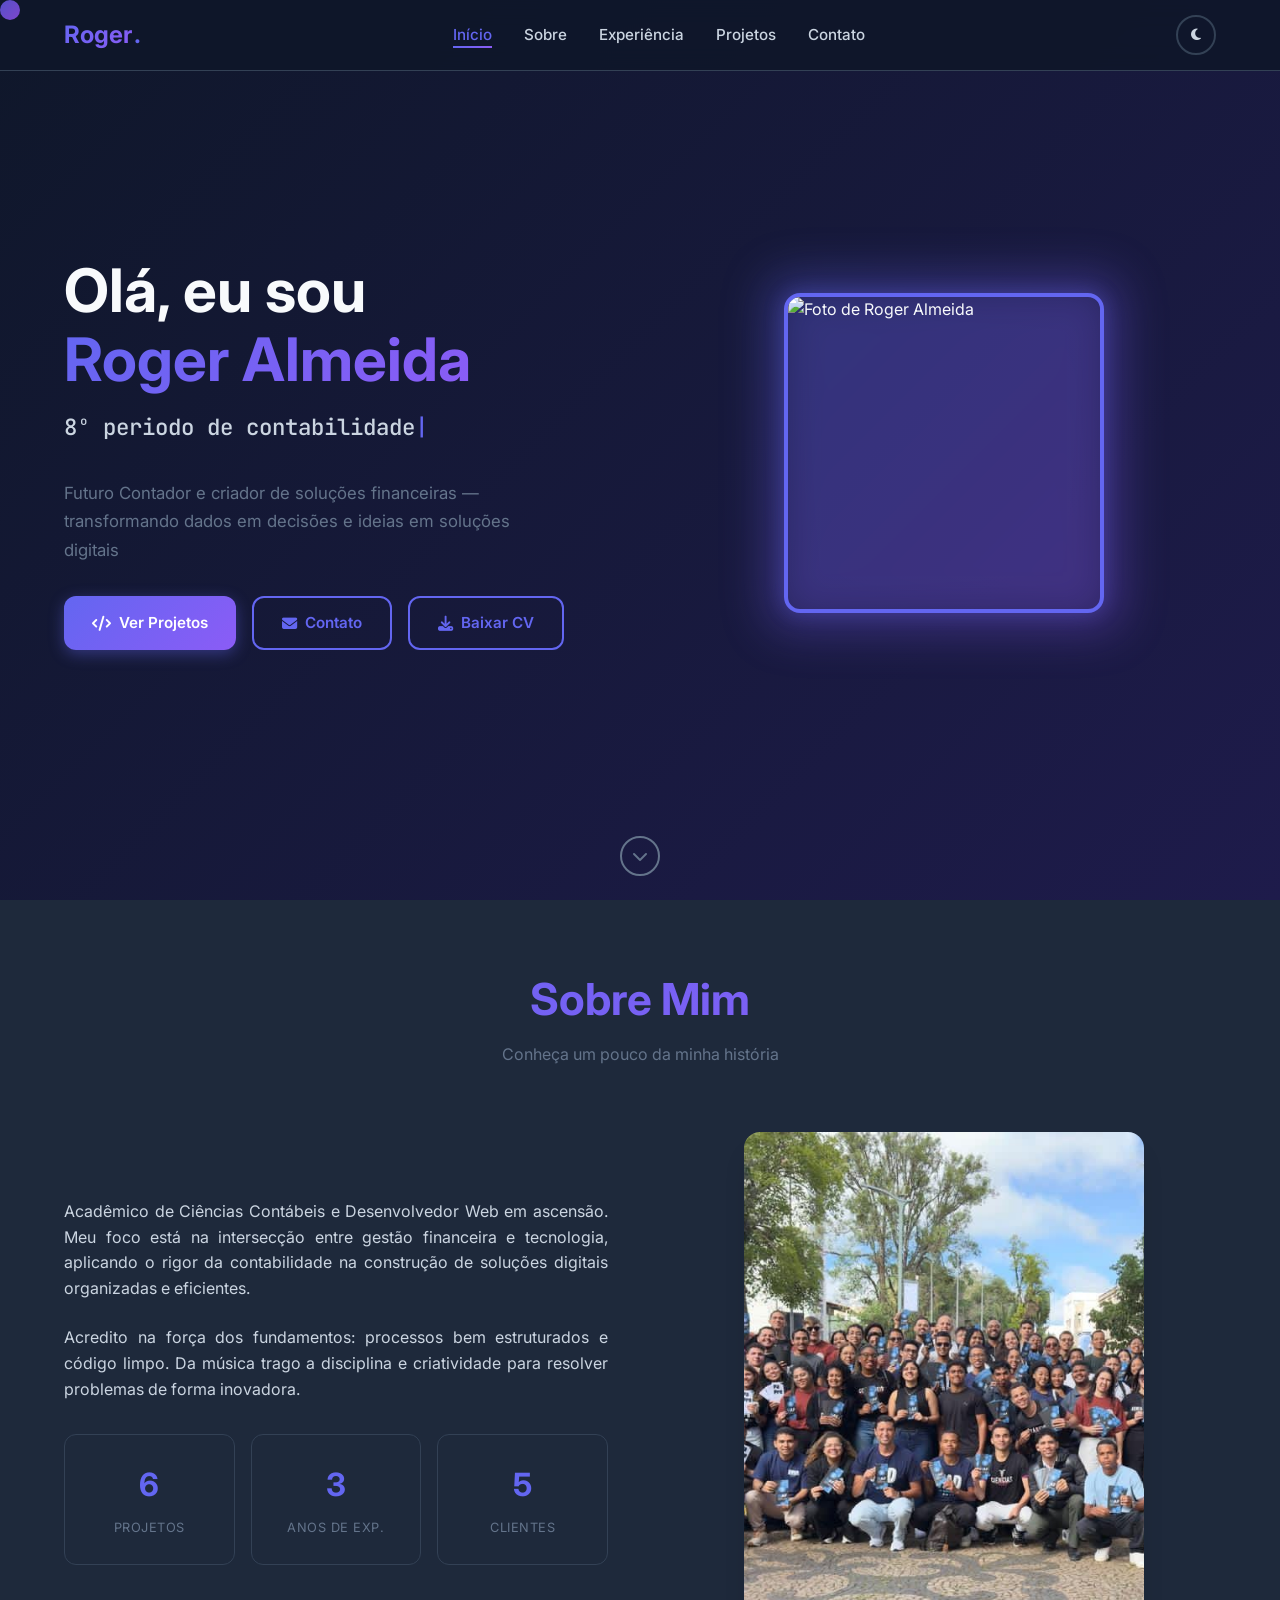
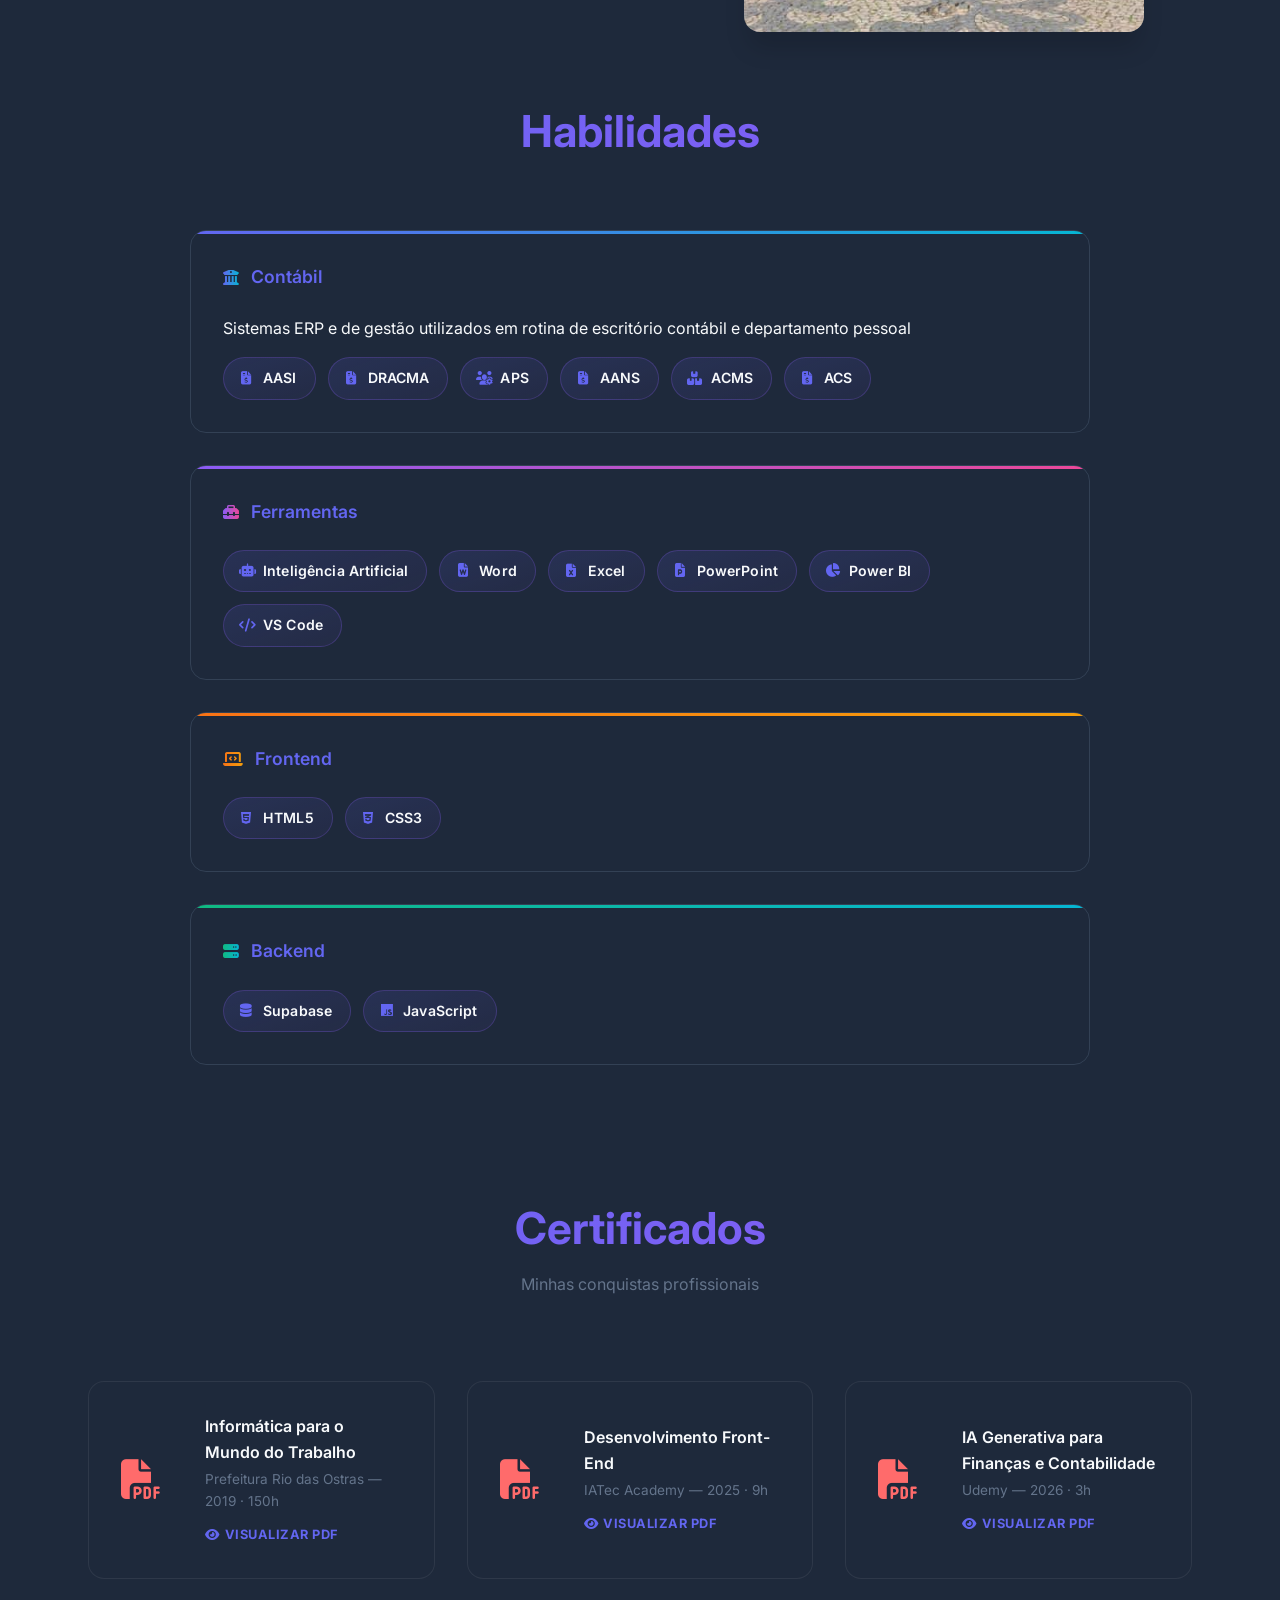
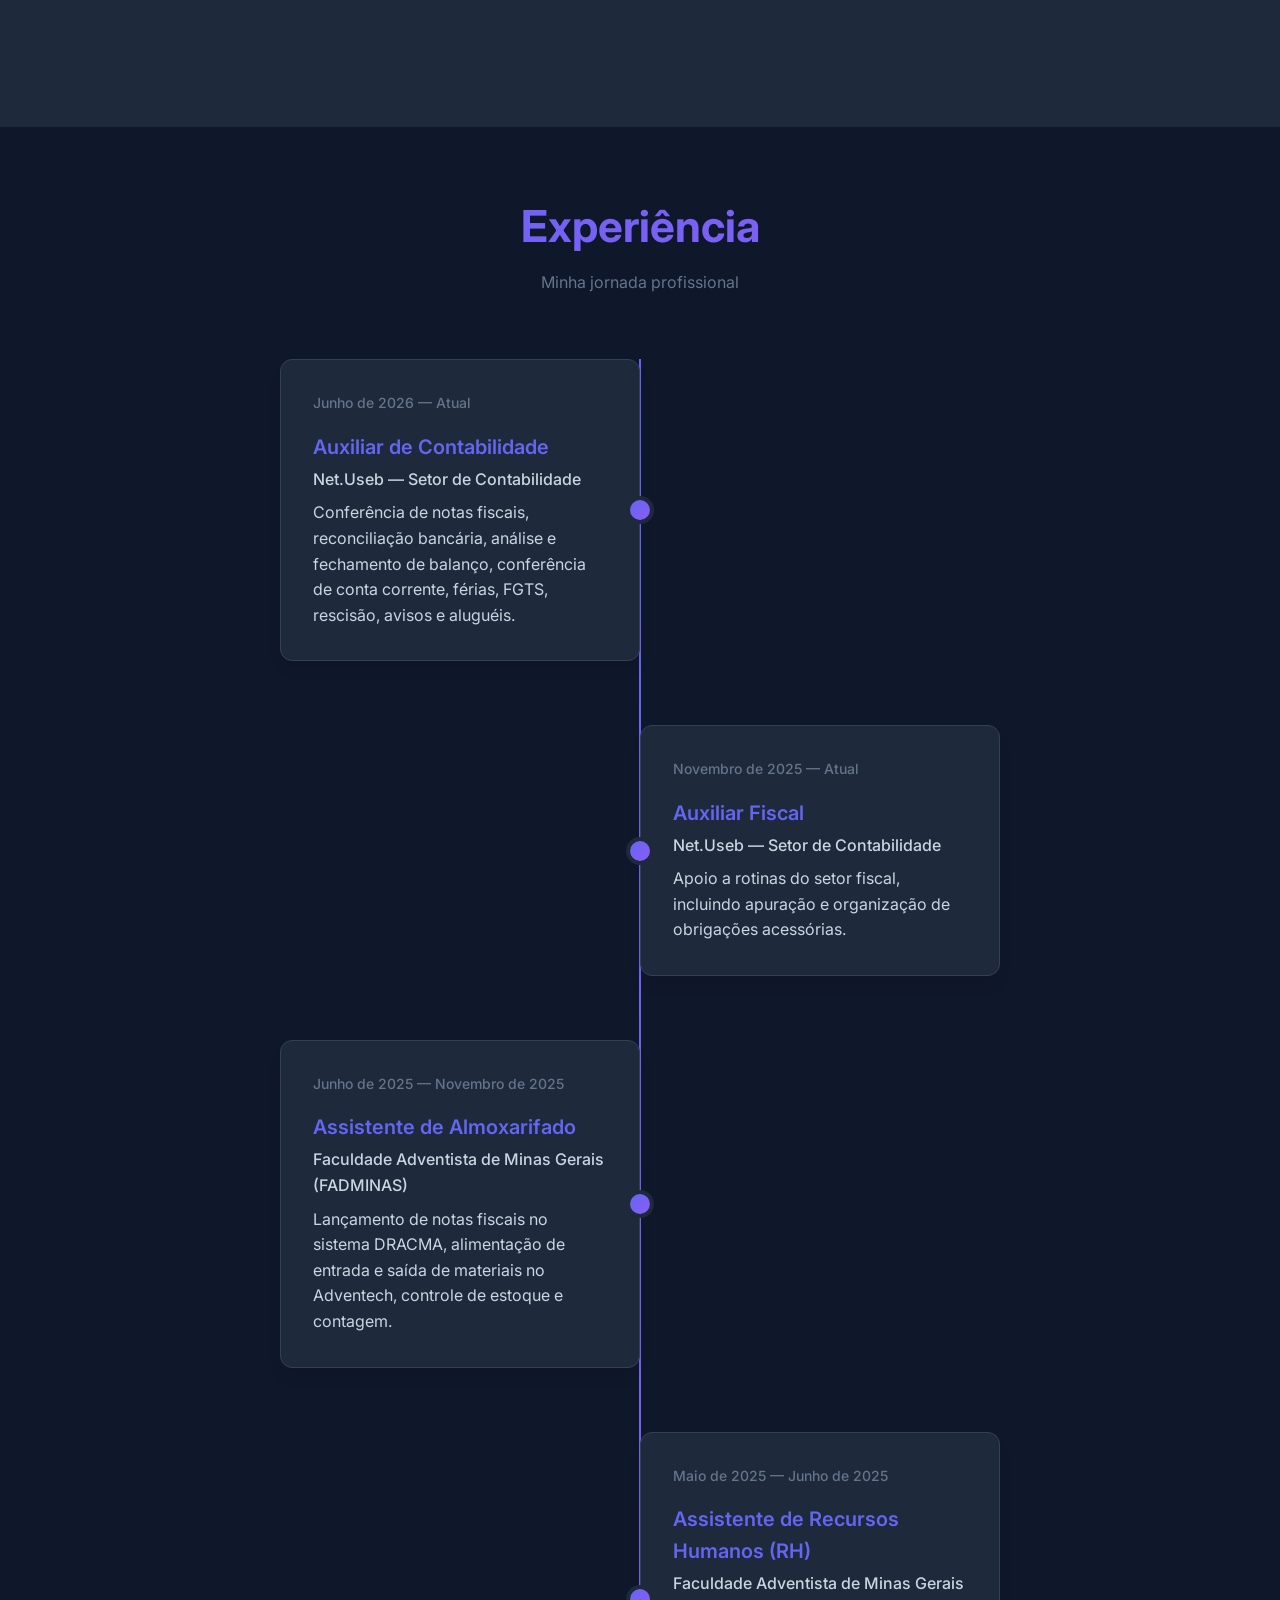
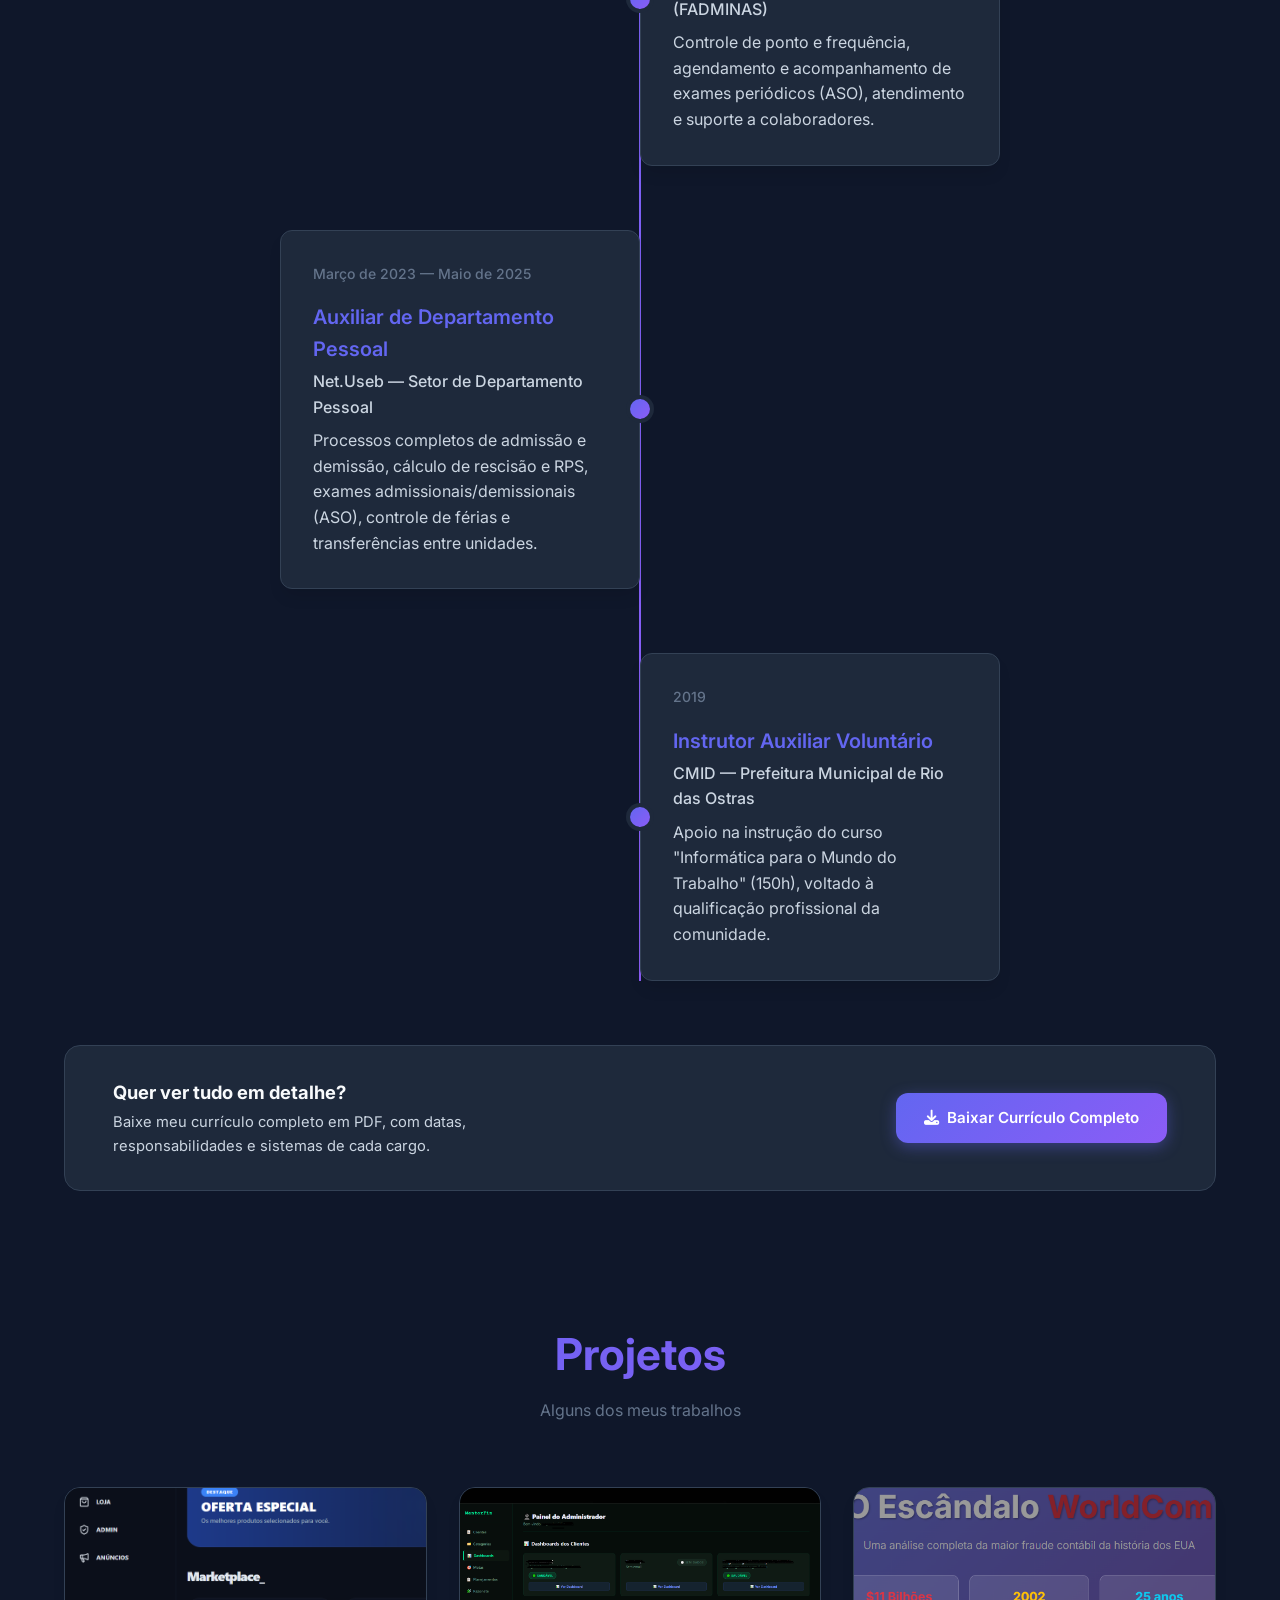
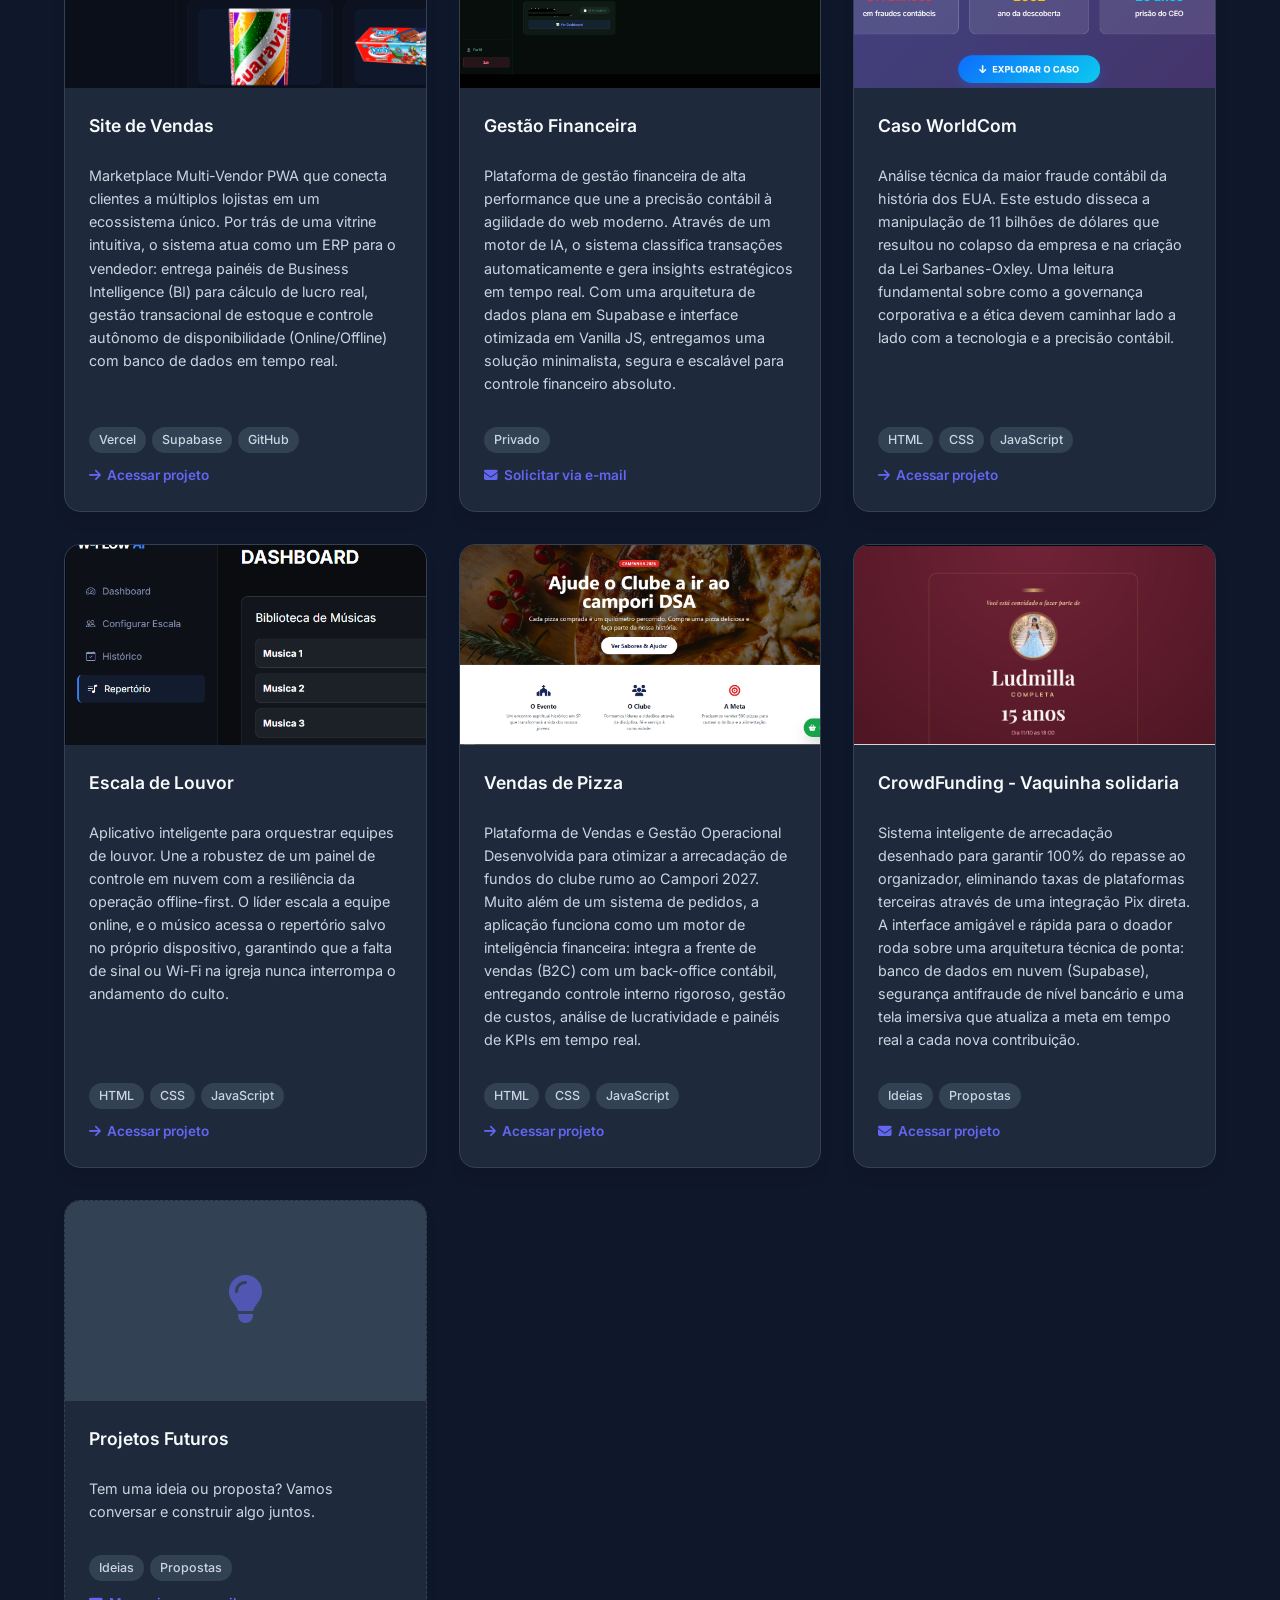
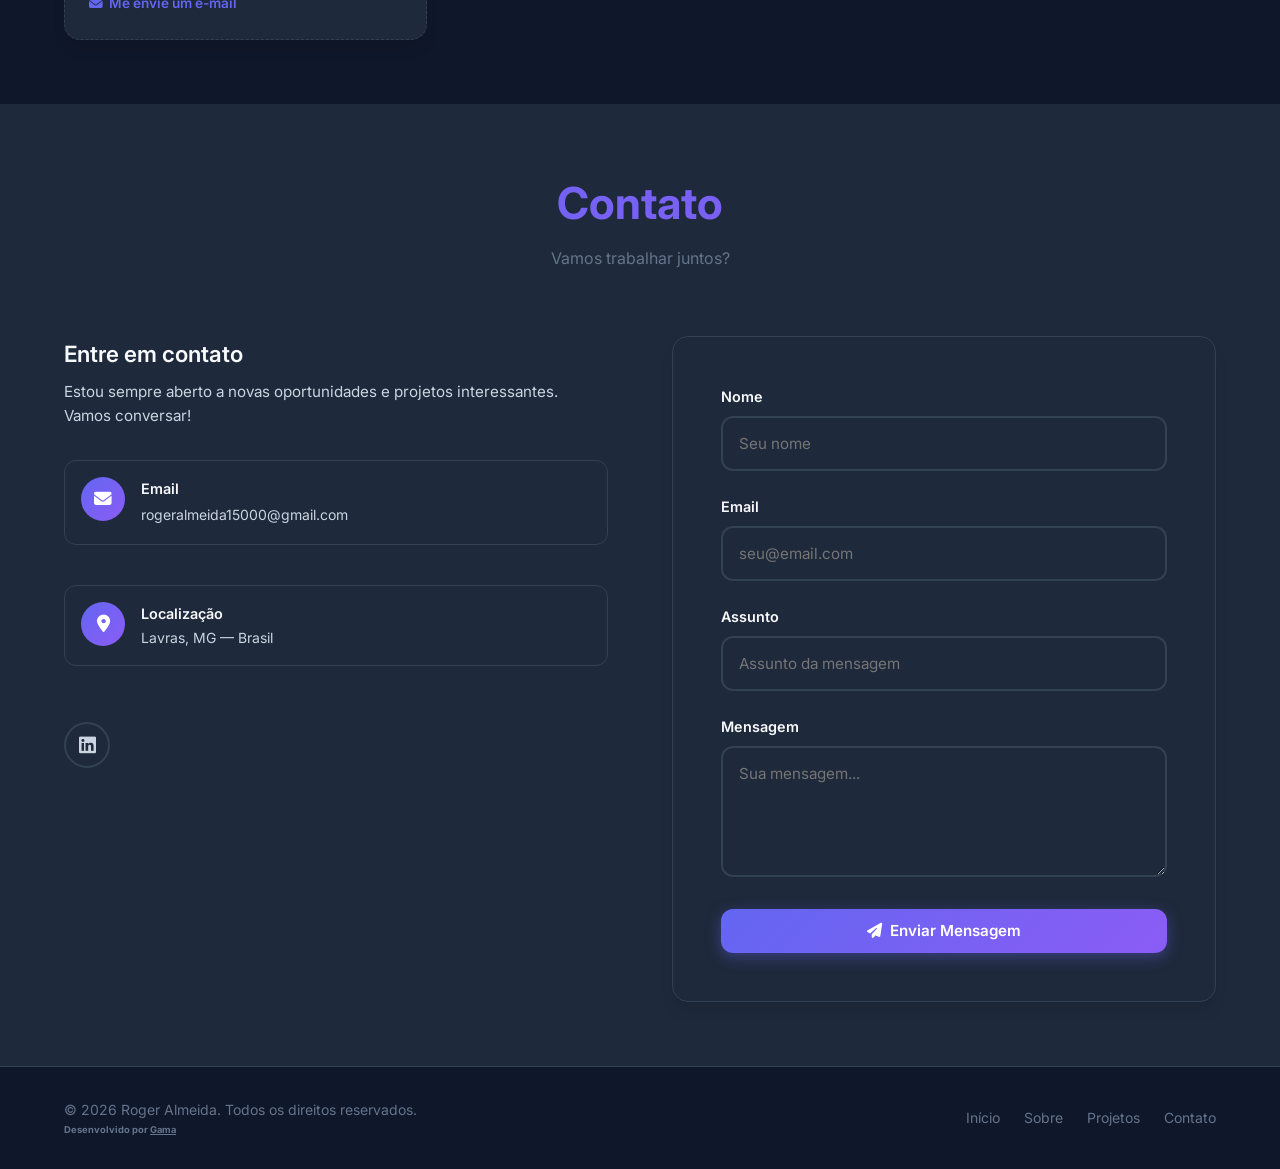
==== commit dc0bb606: "Atualização imagens, Habilidades e curriculo" ====
--- a/index.html
+++ b/index.html
@@ -11,12 +11,13 @@
     <!-- PWA -->
     <link rel="manifest" href="manifest.json">
     <meta name="apple-mobile-web-app-capable" content="yes">
+    <meta name="mobile-web-app-capable" content="yes">
     <meta name="apple-mobile-web-app-status-bar-style" content="black-translucent">
     <meta name="apple-mobile-web-app-title" content="Roger.">
     <link rel="apple-touch-icon" href="icon-192x192.png">
 
     <!-- Favicon -->
-    <link rel="icon" type="image/png" href="logo titulo.png">
+    <link rel="icon" type="image/png" href="logo_titulo.png">
 
     <!-- Fonts -->
     <link rel="preconnect" href="https://fonts.googleapis.com">
@@ -56,7 +57,7 @@
     <nav class="navbar" id="navbar">
         <div class="nav-container">
             <a href="#inicio" class="nav-logo">
-                <span class="logo-text">Gama</span><span class="logo-dot">.</span>
+                <span class="logo-text">Roger</span><span class="logo-dot">.</span>
             </a>
 
             <ul class="nav-menu" id="nav-menu">
@@ -108,6 +109,9 @@
                     </a>
                     <a href="#contato" class="btn btn-outline">
                         <i class="fas fa-envelope"></i> Contato
+                    </a>
+                    <a href="curriculo-roger-almeida.pdf" class="btn btn-outline" download>
+                        <i class="fas fa-download"></i> Baixar CV
                     </a>
                 </div>
             </div>
@@ -140,12 +144,12 @@
                     </p>
                     <div class="about-stats">
                         <div class="stat">
-                            <span class="stat-number" data-count="5">0</span>
+                            <span class="stat-number" data-count="6">0</span>
                             <span class="stat-label">Projetos</span>
                         </div>
                         <div class="stat">
-                            <span class="stat-number" data-count="1">0</span>
-                            <span class="stat-label">Ano de Exp.</span>
+                            <span class="stat-number" data-count="3">0</span>
+                            <span class="stat-label">Anos de Exp.</span>
                         </div>
                         <div class="stat">
                             <span class="stat-number" data-count="5">0</span>
@@ -154,12 +158,13 @@
                     </div>
                 </div>
                 <div class="about-image" data-aos="fade-left">
-                    <div class="image-wrapper">
+                    <div class="image-wrapper" id="gallery-trigger" role="button" tabindex="0" aria-label="Abrir galeria de fotos">
                         <img src="vivencias.jpeg" alt="Workspace">
                         <div class="image-overlay">
                             <div class="overlay-content">
-                                <i class="fas fa-code"></i>
+                                <i class="fas fa-images"></i>
                                 <p>Sempre aprendendo</p>
+                                <span class="gallery-count" id="gallery-count"></span>
                             </div>
                         </div>
                     </div>
@@ -177,179 +182,43 @@
             <div class="skills-content">
                 <div class="skills-categories">
                     
-                    <div class="skill-category" data-aos="fade-up" data-aos-delay="100">
-                        <h3>Contábil</h3>
-                        <div class="skills-list">
-                            <div class="skill-item">
-                                <div class="skill-info">
-                                    <span class="skill-name">AASI</span>
-                                    <span class="skill-percentage">40%</span>
-                                </div>
-                                <div class="skill-bar">
-                                    <div class="skill-progress" data-width="40"></div>
-                                </div>
-                            </div>
-                            <div class="skill-item">
-                                <div class="skill-info">
-                                    <span class="skill-name">DRACMA</span>
-                                    <span class="skill-percentage">40%</span>
-                                </div>
-                                <div class="skill-bar">
-                                    <div class="skill-progress" data-width="40"></div>
-                                </div>
-                            </div>
-                            <div class="skill-item">
-                                <div class="skill-info">
-                                    <span class="skill-name">APS</span>
-                                    <span class="skill-percentage">40%</span>
-                                </div>
-                                <div class="skill-bar">
-                                    <div class="skill-progress" data-width="40"></div>
-                                </div>
-                            </div>
-                            <div class="skill-item">
-                                <div class="skill-info">
-                                    <span class="skill-name">AANS</span>
-                                    <span class="skill-percentage">30%</span>
-                                </div>
-                                <div class="skill-bar">
-                                    <div class="skill-progress" data-width="30"></div>
-                                </div>
-                            </div>
-                            <div class="skill-item">
-                                <div class="skill-info">
-                                    <span class="skill-name">ACMS</span>
-                                    <span class="skill-percentage">40%</span>
-                                </div>
-                                <div class="skill-bar">
-                                    <div class="skill-progress" data-width="40"></div>
-                                </div>
-                            </div>
-                            <div class="skill-item">
-                                <div class="skill-info">
-                                    <span class="skill-name">ACS</span>
-                                    <span class="skill-percentage">40%</span>
-                                </div>
-                                <div class="skill-bar">
-                                    <div class="skill-progress" data-width="40"></div>
-                                </div>
-                            </div>
-                        </div>
-                    </div>
-
-                    <div class="skill-category" data-aos="fade-up" data-aos-delay="200">
-                        <h3>Ferramentas</h3>
-                        <div class="skills-list">
-                             <div class="skill-item">
-                                <div class="skill-info">
-                                    <span class="skill-name">Interesse</span>
-                                    <span class="skill-percentage">100%</span>
-                                </div>
-                                <div class="skill-bar">
-                                    <div class="skill-progress" data-width="100"></div>
-                                </div>
-                            </div>
-                            <div class="skill-item">
-                                <div class="skill-info">
-                                    <span class="skill-name">Inteligência Artificial</span>
-                                    <span class="skill-percentage">40%</span>
-                                </div>
-                                <div class="skill-bar">
-                                    <div class="skill-progress" data-width="40"></div>
-                                </div>
-                            </div>
-                            <div class="skill-item">
-                                <div class="skill-info">
-                                    <span class="skill-name">Word</span>
-                                    <span class="skill-percentage">70%</span>
-                                </div>
-                                <div class="skill-bar">
-                                    <div class="skill-progress" data-width="70"></div>
-                                </div>
-                            </div>
-                            <div class="skill-item">
-                                <div class="skill-info">
-                                    <span class="skill-name">Excel</span>
-                                    <span class="skill-percentage">70%</span>
-                                </div>
-                                <div class="skill-bar">
-                                    <div class="skill-progress" data-width="70"></div>
-                                </div>
-                            </div>
-                            <div class="skill-item">
-                                <div class="skill-info">
-                                    <span class="skill-name">PowerPoint</span>
-                                    <span class="skill-percentage">70%</span>
-                                </div>
-                                <div class="skill-bar">
-                                    <div class="skill-progress" data-width="70"></div>
-                                </div>
-                            </div>
-                            <div class="skill-item">
-                                <div class="skill-info">
-                                    <span class="skill-name">Power BI</span>
-                                    <span class="skill-percentage">30%</span>
-                                </div>
-                                <div class="skill-bar">
-                                    <div class="skill-progress" data-width="30"></div>
-                                </div>
-                            </div>
-                             <div class="skill-item">
-                                <div class="skill-info">
-                                    <span class="skill-name">Vscode</span>
-                                    <span class="skill-percentage">65%</span>
-                                </div>
-                                <div class="skill-bar">
-                                    <div class="skill-progress" data-width="65"></div>
-                                </div>
-                            </div>
-                        </div>
-                    </div>
-
-                    <div class="skill-category" data-aos="fade-up" data-aos-delay="300">
-                        <h3>Frontend</h3>
-                        <div class="skills-list">
-                            <div class="skill-item">
-                                <div class="skill-info">
-                                    <span class="skill-name">HTML5</span>
-                                    <span class="skill-percentage">30%</span>
-                                </div>
-                                <div class="skill-bar">
-                                    <div class="skill-progress" data-width="30"></div>
-                                </div>
-                            </div>
-                            <div class="skill-item">
-                                <div class="skill-info">
-                                    <span class="skill-name">CSS5</span>
-                                    <span class="skill-percentage">20%</span>
-                                </div>
-                                <div class="skill-bar">
-                                    <div class="skill-progress" data-width="20"></div>
-                                </div>
-                            </div>
-                        </div>
-                    </div>
-                    <div class="skill-category" data-aos="fade-up" data-aos-delay="400">
-                        <h3>Backend</h3>
-                        <div class="skills-list">
-                            <div class="skill-item">
-                                <div class="skill-info">
-                                    <span class="skill-name">Supabase</span>
-                                    <span class="skill-percentage">60%</span>
-                                </div>
-                                <div class="skill-bar">
-                                    <div class="skill-progress" data-width="60"></div>
-                                </div>
-                            </div>
-                            <div class="skill-item">
-                                <div class="skill-info">
-                                    <span class="skill-name">Javascript</span>
-                                    <span class="skill-percentage">30%</span>
-                                </div>
-                                <div class="skill-bar">
-                                    <div class="skill-progress" data-width="30"></div>
-                                </div>
-                            </div>
+                    <div class="skill-category skill-category--contabil" data-aos="fade-up" data-aos-delay="100">
+                        <h3><i class="fas fa-building-columns"></i> Contábil</h3>
+                        <p class="skill-category-note">Sistemas ERP e de gestão utilizados em rotina de escritório contábil e departamento pessoal</p>
+                        <div class="skills-tags">
+                            <span class="skill-tag" title="Sistema de gestão contábil"><i class="fas fa-file-invoice-dollar"></i>AASI</span>
+                            <span class="skill-tag" title="Sistema de gestão contábil"><i class="fas fa-file-invoice-dollar"></i>DRACMA</span>
+                            <span class="skill-tag" title="Sistema de departamento pessoal / folha de pagamento"><i class="fas fa-users-gear"></i>APS</span>
+                            <span class="skill-tag" title="Sistema de gestão contábil/fiscal"><i class="fas fa-file-invoice-dollar"></i>AANS</span>
+                            <span class="skill-tag" title="Sistema de controle e gestão de materiais/estoque"><i class="fas fa-boxes-stacked"></i>ACMS</span>
+                            <span class="skill-tag" title="Sistema de gestão contábil/fiscal"><i class="fas fa-file-invoice-dollar"></i>ACS</span>
+                        </div>
+                    </div>
+
+                    <div class="skill-category skill-category--ferramentas" data-aos="fade-up" data-aos-delay="200">
+                        <h3><i class="fas fa-toolbox"></i> Ferramentas</h3>
+                        <div class="skills-tags">
+                            <span class="skill-tag"><i class="fas fa-robot"></i>Inteligência Artificial</span>
+                            <span class="skill-tag"><i class="fas fa-file-word"></i>Word</span>
+                            <span class="skill-tag"><i class="fas fa-file-excel"></i>Excel</span>
+                            <span class="skill-tag"><i class="fas fa-file-powerpoint"></i>PowerPoint</span>
+                            <span class="skill-tag"><i class="fas fa-chart-pie"></i>Power BI</span>
+                            <span class="skill-tag"><i class="fas fa-code"></i>VS Code</span>
+                        </div>
+                    </div>
+
+                    <div class="skill-category skill-category--frontend" data-aos="fade-up" data-aos-delay="300">
+                        <h3><i class="fas fa-laptop-code"></i> Frontend</h3>
+                        <div class="skills-tags">
+                            <span class="skill-tag"><i class="fab fa-html5"></i>HTML5</span>
+                            <span class="skill-tag"><i class="fab fa-css3-alt"></i>CSS3</span>
+                        </div>
+                    </div>
+                    <div class="skill-category skill-category--backend" data-aos="fade-up" data-aos-delay="400">
+                        <h3><i class="fas fa-server"></i> Backend</h3>
+                        <div class="skills-tags">
+                            <span class="skill-tag"><i class="fas fa-database"></i>Supabase</span>
+                            <span class="skill-tag"><i class="fab fa-js"></i>JavaScript</span>
                         </div>
                     </div>
 
@@ -376,7 +245,7 @@
                             </div>
                         </a>
 
-                        <a href="Certificado Iatecpdf.pdf" target="_blank" class="certificate-card" data-aos="fade-up" data-aos-delay="100">
+                        <a href="certificado-iatec.pdf" target="_blank" class="certificate-card" data-aos="fade-up" data-aos-delay="100">
                             <div class="card-icon"><i class="fas fa-file-pdf"></i></div>
                             <div class="card-info">
                                 <h3>Desenvolvimento Front-End</h3>
@@ -385,7 +254,7 @@
                             </div>
                         </a>
 
-                        <a href="Certificado Udemy Ia generativa.pdf" target="_blank" class="certificate-card" data-aos="fade-up" data-aos-delay="200">
+                        <a href="certificado-udemy-ia-generativa.pdf" target="_blank" class="certificate-card" data-aos="fade-up" data-aos-delay="200">
                             <div class="card-icon"><i class="fas fa-file-pdf"></i></div>
                             <div class="card-info">
                                 <h3>IA Generativa para Finanças e Contabilidade</h3>
@@ -414,44 +283,73 @@
                 <div class="timeline-item" data-aos="fade-up" data-aos-delay="100">
                     <div class="timeline-dot"></div>
                     <div class="timeline-content">
-                        <span class="timeline-date">2025 — Presente</span>
-                        <h3>Escritório Contábil</h3>
-                        <h4>Assistente Contábil</h4>
-                        <p>Gestão contábil de lojas e escolas, lançamentos de tarifas bancárias, aplicações, resgates e reconciliação. Desenvolvimento de soluções automatizadas. 
-                            <p></p>Sistemas: AASI, Dracma, Excel, PowerAutomate, ACS.
+                        <span class="timeline-date">Junho de 2026 — Atual</span>
+                        <h3>Auxiliar de Contabilidade</h3>
+                        <h4>Net.Useb — Setor de Contabilidade</h4>
+                        <p>Conferência de notas fiscais, reconciliação bancária, análise e fechamento de balanço, conferência de conta corrente, férias, FGTS, rescisão, avisos e aluguéis.</p>
                     </div>
                 </div>
 
                 <div class="timeline-item" data-aos="fade-up" data-aos-delay="150">
                     <div class="timeline-dot"></div>
                     <div class="timeline-content">
-                        <span class="timeline-date">2026</span>
-                        <h3>Analista Fiscal</h3>
-                        <h4>Assistente</h4>
-                        <p>Conferência de NFS-e, controle fiscal de aluguéis e manutenção de notas sobre o regime fiscal.</p>
+                        <span class="timeline-date">Novembro de 2025 — Atual</span>
+                        <h3>Auxiliar Fiscal</h3>
+                        <h4>Net.Useb — Setor de Contabilidade</h4>
+                        <p>Apoio a rotinas do setor fiscal, incluindo apuração e organização de obrigações acessórias.</p>
                     </div>
                 </div>
 
                 <div class="timeline-item" data-aos="fade-up" data-aos-delay="200">
                     <div class="timeline-dot"></div>
                     <div class="timeline-content">
-                        <span class="timeline-date">2025 — 2026</span>
-                        <h3>Almoxarifado</h3>
-                        <h4>Auxiliar de Estoque</h4>
-                        <p>Manutenção e organização de estoques, controle de materiais e atendimento. Sistemas: Dracma, Adven.tech.</p>
+                        <span class="timeline-date">Junho de 2025 — Novembro de 2025</span>
+                        <h3>Assistente de Almoxarifado</h3>
+                        <h4>Faculdade Adventista de Minas Gerais (FADMINAS)</h4>
+                        <p>Lançamento de notas fiscais no sistema DRACMA, alimentação de entrada e saída de materiais no Adventech, controle de estoque e contagem.</p>
                     </div>
                 </div>
 
                 <div class="timeline-item" data-aos="fade-up" data-aos-delay="250">
                     <div class="timeline-dot"></div>
                     <div class="timeline-content">
-                        <span class="timeline-date">2023 — 2025</span>
-                        <h3>Departamento de Pessoal</h3>
-                        <h4>Assistente</h4>
-                        <p>Planilhas de controle interno, rescisões, admissões, transferências, férias, ASOs e processos com o software APS e Ahgora.</p>
-                    </div>
-                </div>
-
+                        <span class="timeline-date">Maio de 2025 — Junho de 2025</span>
+                        <h3>Assistente de Recursos Humanos (RH)</h3>
+                        <h4>Faculdade Adventista de Minas Gerais (FADMINAS)</h4>
+                        <p>Controle de ponto e frequência, agendamento e acompanhamento de exames periódicos (ASO), atendimento e suporte a colaboradores.</p>
+                    </div>
+                </div>
+
+                <div class="timeline-item" data-aos="fade-up" data-aos-delay="300">
+                    <div class="timeline-dot"></div>
+                    <div class="timeline-content">
+                        <span class="timeline-date">Março de 2023 — Maio de 2025</span>
+                        <h3>Auxiliar de Departamento Pessoal</h3>
+                        <h4>Net.Useb — Setor de Departamento Pessoal</h4>
+                        <p>Processos completos de admissão e demissão, cálculo de rescisão e RPS, exames admissionais/demissionais (ASO), controle de férias e transferências entre unidades.</p>
+                    </div>
+                </div>
+
+                <div class="timeline-item" data-aos="fade-up" data-aos-delay="350">
+                    <div class="timeline-dot"></div>
+                    <div class="timeline-content">
+                        <span class="timeline-date">2019</span>
+                        <h3>Instrutor Auxiliar Voluntário</h3>
+                        <h4>CMID — Prefeitura Municipal de Rio das Ostras</h4>
+                        <p>Apoio na instrução do curso "Informática para o Mundo do Trabalho" (150h), voltado à qualificação profissional da comunidade.</p>
+                    </div>
+                </div>
+
+            </div>
+
+            <div class="cv-cta" data-aos="fade-up" data-aos-delay="300">
+                <div class="cv-cta-text">
+                    <h3>Quer ver tudo em detalhe?</h3>
+                    <p>Baixe meu currículo completo em PDF, com datas, responsabilidades e sistemas de cada cargo.</p>
+                </div>
+                <a href="curriculo-roger-almeida.pdf" class="btn btn-primary" download>
+                    <i class="fas fa-download"></i> Baixar Currículo Completo
+                </a>
             </div>
         </div>
     </section>
@@ -493,7 +391,7 @@
 
                 <div class="project-card" data-aos="fade-up" data-aos-delay="150">
                     <div class="project-image">
-                        <img src="https://images.unsplash.com/photo-1551288049-bebda4e38f71?w=500&h=300&fit=crop" alt="Gestão Financeira">
+                        <img src="gestao-financeira-preview.png" alt="Gestão Financeira — tela de login da plataforma">
                         <div class="project-overlay">
                             <div class="project-links">
                                 <a href="#contato" class="project-link" aria-label="Solicitar acesso">
@@ -540,10 +438,9 @@
                         </a>
                     </div>
                 </div>
-
                 <div class="project-card" data-aos="fade-up" data-aos-delay="250">
                     <div class="project-image">
-                        <img src="Escala louvor.png" alt="Escala de Louvor">
+                        <img src="escala-louvor.png" alt="Escala de Louvor">
                         <div class="project-overlay">
                             <div class="project-links">
                                 <a href="https://setimotom.vercel.app/" class="project-link" aria-label="Ver projeto">
@@ -595,7 +492,7 @@
 
                 <div class="project-card" data-aos="fade-up" data-aos-delay="300">
                     <div class="project-image">
-                        <img src="vaquinha.png" alt="Vendas de Pizza">
+                        <img src="vaquinha.png" alt="CrowdFunding Vaquinha Solidária">
                         <div class="project-overlay">
                             <div class="project-links">
                                 <a href="https://ludmilla-pereira-da-silva.vercel.app/" class="project-link" target="_blank" aria-label="Ver projeto">
@@ -731,6 +628,24 @@
     <button id="btn-instalar" class="btn-install" style="display:none;" aria-label="Instalar aplicativo">
         <i class="fas fa-download"></i> Instalar App
     </button>
+
+    <!-- ===== LIGHTBOX DA GALERIA DE FOTOS ===== -->
+    <div id="gallery-lightbox" class="gallery-lightbox" aria-hidden="true">
+        <button class="gallery-close" id="gallery-close" aria-label="Fechar galeria">
+            <i class="fas fa-times"></i>
+        </button>
+        <button class="gallery-arrow gallery-arrow--prev" id="gallery-prev" aria-label="Foto anterior">
+            <i class="fas fa-chevron-left"></i>
+        </button>
+        <div class="gallery-lightbox-content">
+            <img id="gallery-image" src="" alt="">
+            <p class="gallery-caption" id="gallery-caption"></p>
+            <span class="gallery-index" id="gallery-index"></span>
+        </div>
+        <button class="gallery-arrow gallery-arrow--next" id="gallery-next" aria-label="Próxima foto">
+            <i class="fas fa-chevron-right"></i>
+        </button>
+    </div>
 
     <!-- Scripts -->
     <script src="https://unpkg.com/aos@2.3.1/dist/aos.js"></script>
--- a/style.css
+++ b/style.css
@@ -2357,3 +2357,246 @@
         font-size: 2rem; /* Diminui título gigante */
     }
 }
+
+/* ============================================
+   CTA — BAIXAR CURRÍCULO (fim da timeline de Experiência)
+   ============================================ */
+.cv-cta {
+  margin-top: var(--spacing-2xl);
+  background: var(--bg-card);
+  border: 1px solid var(--bg-tertiary);
+  border-radius: var(--radius-xl);
+  padding: var(--spacing-xl) var(--spacing-2xl);
+  display: flex;
+  align-items: center;
+  justify-content: space-between;
+  gap: var(--spacing-xl);
+  flex-wrap: wrap;
+}
+
+.cv-cta-text h3 {
+  color: var(--text-primary);
+  font-size: 1.15rem;
+  margin-bottom: 4px;
+}
+
+.cv-cta-text p {
+  color: var(--text-secondary);
+  font-size: 0.92rem;
+  max-width: 460px;
+}
+
+.cv-cta .btn {
+  white-space: nowrap;
+}
+
+@media (max-width: 600px) {
+  .cv-cta {
+    flex-direction: column;
+    align-items: flex-start;
+    text-align: left;
+  }
+}
+
+/* ============================================
+   GALERIA DE FOTOS — LIGHTBOX COM NAVEGAÇÃO LATERAL
+   ============================================ */
+
+.image-wrapper[role="button"] { cursor: pointer; }
+
+.gallery-count {
+  display: block;
+  margin-top: 6px;
+  font-size: 0.85rem;
+  color: var(--text-secondary);
+}
+
+.gallery-lightbox {
+  position: fixed;
+  inset: 0;
+  z-index: 20000;
+  background: rgba(2, 6, 23, 0.94);
+  display: flex;
+  align-items: center;
+  justify-content: center;
+  opacity: 0;
+  visibility: hidden;
+  transition: opacity 0.25s ease, visibility 0.25s ease;
+  cursor: default; /* restaura o cursor do sistema — o cursor customizado do site fica atrás do lightbox */
+}
+
+/* Reforço: enquanto o lightbox estiver aberto, desliga de vez o cursor customizado
+   (a bolinha) e garante o cursor normal do sistema em qualquer navegador */
+body.lightbox-open {
+  cursor: auto !important;
+}
+body.lightbox-open .cursor {
+  display: none !important;
+}
+
+.gallery-lightbox.active {
+  opacity: 1;
+  visibility: visible;
+}
+
+.gallery-lightbox-content {
+  max-width: min(85vw, 900px);
+  max-height: 85vh;
+  display: flex;
+  flex-direction: column;
+  align-items: center;
+  gap: 12px;
+}
+
+.gallery-lightbox-content img {
+  max-width: 100%;
+  max-height: 72vh;
+  object-fit: contain;
+  border-radius: var(--radius-lg);
+  box-shadow: 0 20px 60px rgba(0, 0, 0, 0.5);
+  user-select: none;
+}
+
+.gallery-caption {
+  color: #f1f5f9;
+  font-size: 0.95rem;
+  text-align: center;
+  max-width: 600px;
+}
+
+.gallery-index {
+  color: #94a3b8;
+  font-size: 0.8rem;
+  letter-spacing: 0.05em;
+}
+
+.gallery-close {
+  position: absolute;
+  top: 24px;
+  right: 24px;
+  width: 44px;
+  height: 44px;
+  border-radius: 50%;
+  border: 1px solid rgba(255, 255, 255, 0.25);
+  background: rgba(255, 255, 255, 0.08);
+  color: #f1f5f9;
+  font-size: 1.1rem;
+  cursor: pointer;
+  display: flex;
+  align-items: center;
+  justify-content: center;
+  transition: background 0.2s ease, transform 0.2s ease;
+}
+
+.gallery-close:hover { background: rgba(255, 255, 255, 0.18); transform: rotate(90deg); }
+
+.gallery-arrow {
+  position: absolute;
+  top: 50%;
+  transform: translateY(-50%);
+  width: 52px;
+  height: 52px;
+  border-radius: 50%;
+  border: 1px solid rgba(255, 255, 255, 0.25);
+  background: rgba(255, 255, 255, 0.08);
+  color: #f1f5f9;
+  font-size: 1.3rem;
+  cursor: pointer;
+  display: flex;
+  align-items: center;
+  justify-content: center;
+  transition: background 0.2s ease, transform 0.2s ease;
+  z-index: 1;
+}
+
+.gallery-arrow:hover { background: rgba(255, 255, 255, 0.2); }
+.gallery-arrow--prev { left: clamp(12px, 4vw, 48px); }
+.gallery-arrow--next { right: clamp(12px, 4vw, 48px); }
+.gallery-arrow:active { transform: translateY(-50%) scale(0.92); }
+
+@media (max-width: 640px) {
+  .gallery-arrow { width: 42px; height: 42px; font-size: 1.05rem; }
+  .gallery-close { width: 38px; height: 38px; top: 14px; right: 14px; }
+  .gallery-lightbox-content img { max-height: 60vh; }
+}
+
+/* ============================================
+   SKILLS — TAGS SIMPLES (sem porcentagem/barra)
+   ============================================ */
+.skill-category {
+  position: relative;
+  overflow: hidden;
+}
+
+.skill-category::before {
+  content: '';
+  position: absolute;
+  top: 0; left: 0; right: 0;
+  height: 3px;
+  background: var(--cat-accent, var(--gradient-primary));
+}
+
+.skill-category--contabil    { --cat-accent: linear-gradient(90deg, #6366f1, #06b6d4); }
+.skill-category--ferramentas { --cat-accent: linear-gradient(90deg, #8b5cf6, #ec4899); }
+.skill-category--frontend    { --cat-accent: linear-gradient(90deg, #f97316, #f59e0b); }
+.skill-category--backend     { --cat-accent: linear-gradient(90deg, #10b981, #06b6d4); }
+
+.skill-category h3 i {
+  font-size: 0.9em;
+  margin-right: 8px;
+  -webkit-text-fill-color: initial;
+  background: var(--cat-accent, var(--gradient-primary));
+  -webkit-background-clip: text;
+  background-clip: text;
+  color: transparent;
+}
+
+.skills-tags {
+  display: flex;
+  flex-wrap: wrap;
+  gap: 12px;
+  margin-top: var(--spacing-md);
+}
+
+.skill-tag {
+  position: relative;
+  display: inline-flex;
+  align-items: center;
+  gap: 9px;
+  padding: 9px 18px 9px 15px;
+  border-radius: var(--radius-full);
+  background: linear-gradient(160deg, rgba(99, 102, 241, 0.14), rgba(139, 92, 246, 0.06));
+  border: 1px solid rgba(139, 92, 246, 0.25);
+  color: var(--text-primary);
+  font-size: 0.88rem;
+  font-weight: 600;
+  letter-spacing: 0.01em;
+  cursor: default;
+  transition: border-color 0.25s ease, transform 0.25s ease, background 0.25s ease, box-shadow 0.25s ease;
+}
+
+.skill-tag i {
+  font-size: 0.95em;
+  color: var(--primary-color);
+  width: 15px;
+  text-align: center;
+  flex-shrink: 0;
+}
+
+.skill-tag:hover {
+  border-color: var(--primary-color);
+  transform: translateY(-3px);
+  background: linear-gradient(160deg, rgba(99, 102, 241, 0.24), rgba(139, 92, 246, 0.12));
+  box-shadow: 0 8px 20px rgba(99, 102, 241, 0.18);
+}
+
+.skill-tag:hover i { color: #fff; }
+
+[data-theme="light"] .skill-tag {
+  background: linear-gradient(160deg, #eef2ff, #f5f3ff);
+  border-color: rgba(99, 102, 241, 0.2);
+  color: #1e293b;
+}
+[data-theme="light"] .skill-tag:hover {
+  background: linear-gradient(160deg, #e0e7ff, #ede9fe);
+}
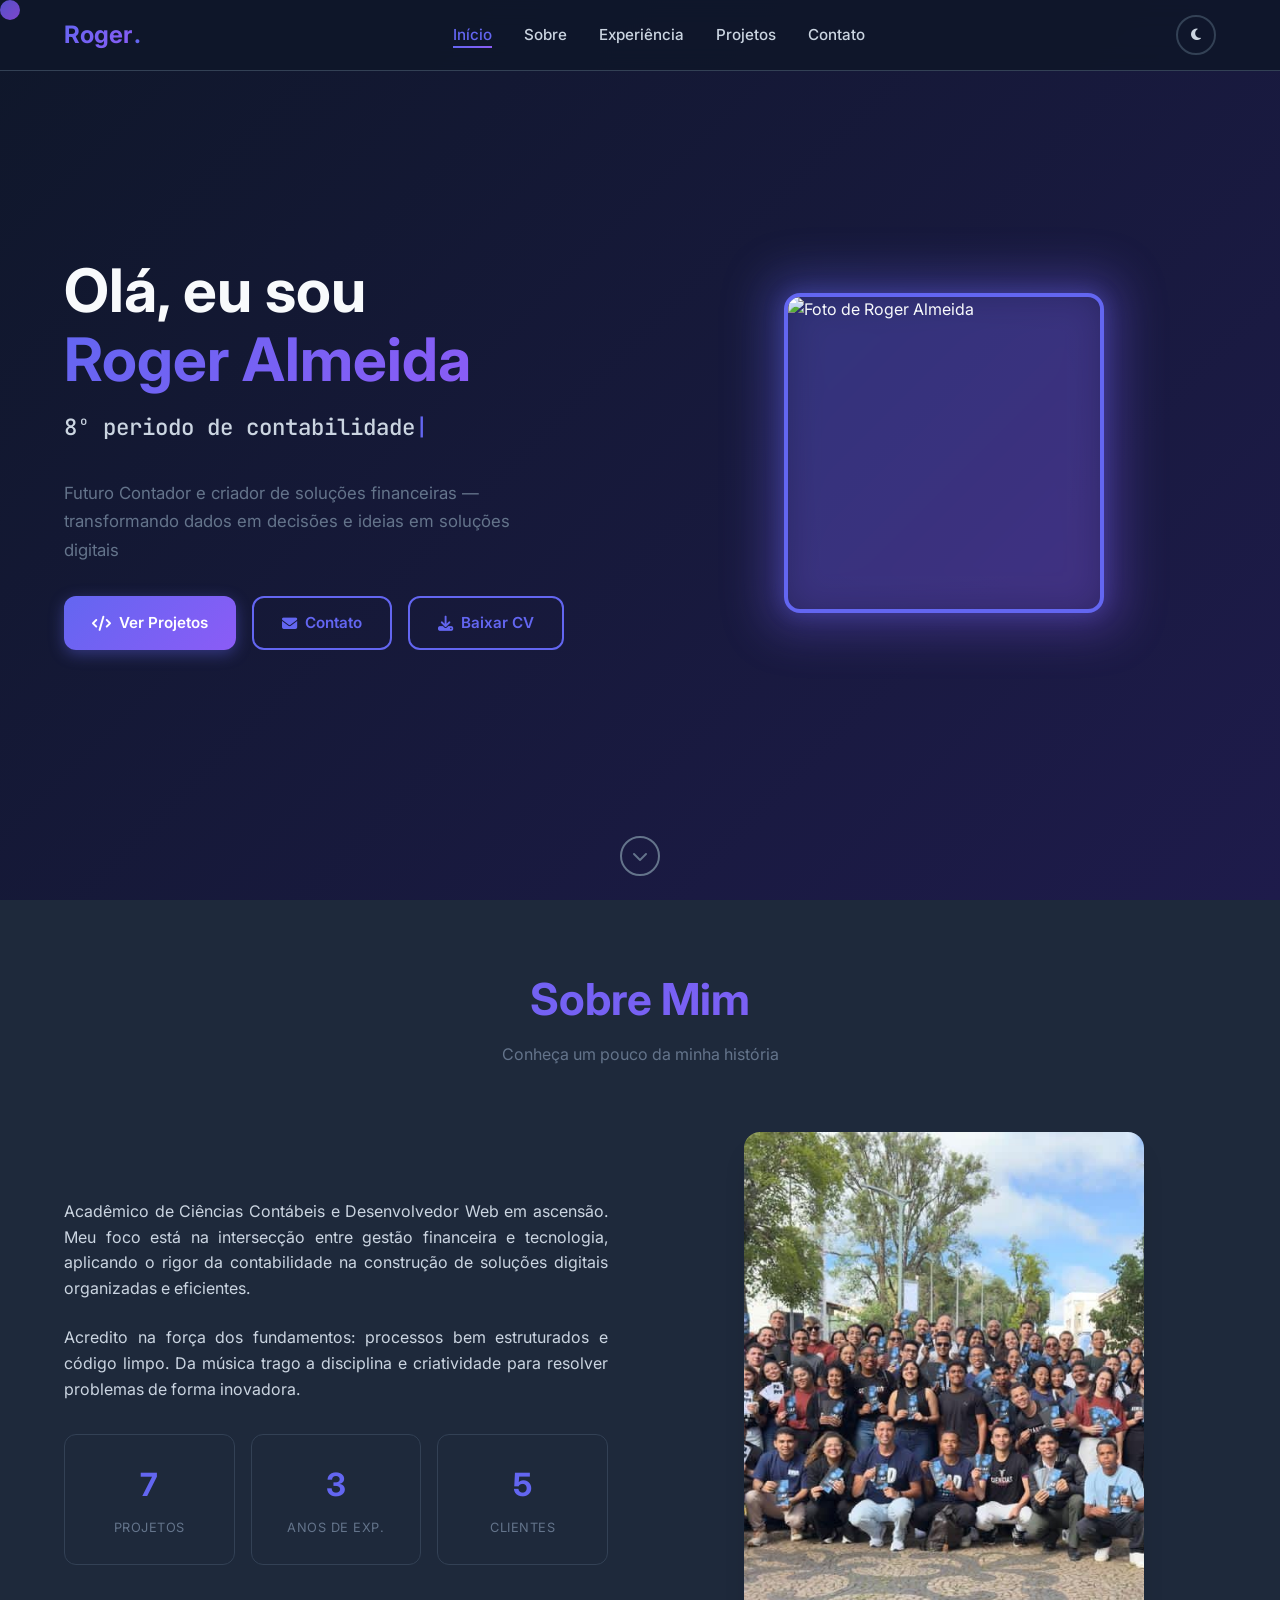
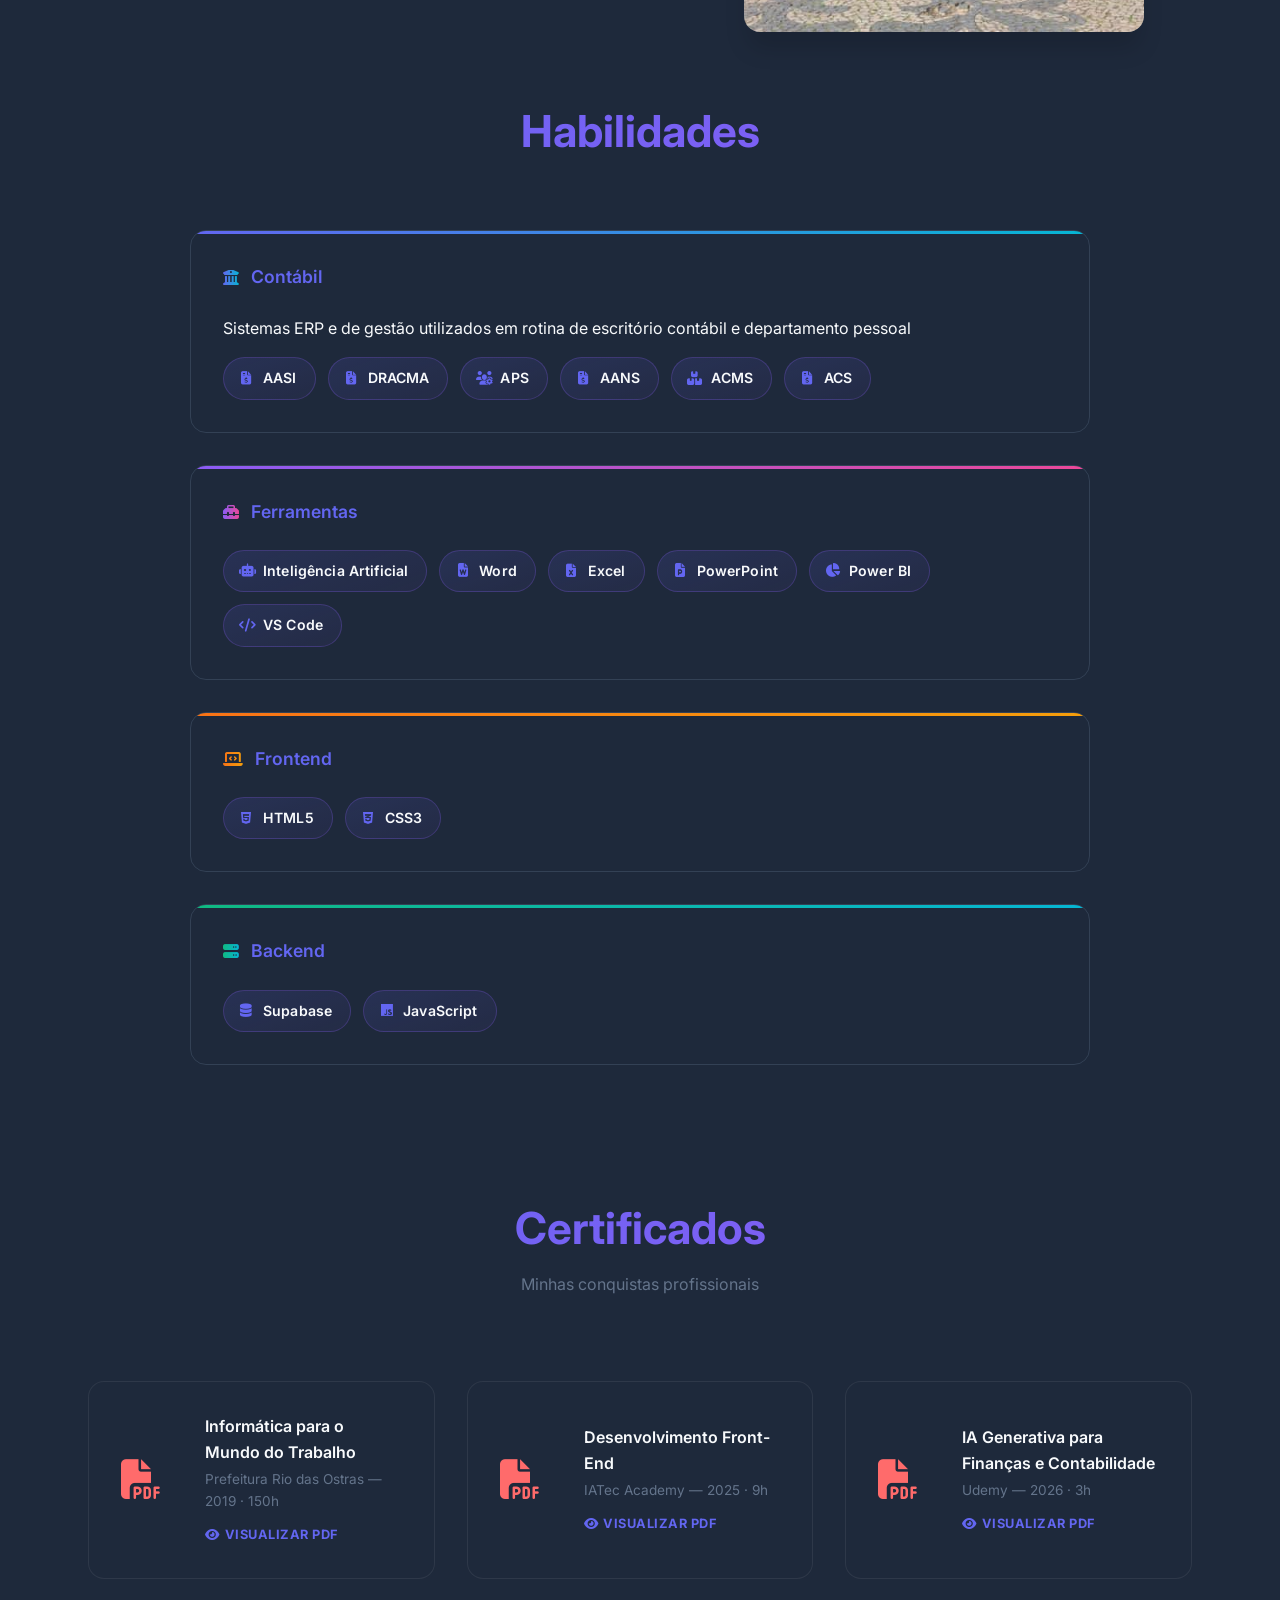
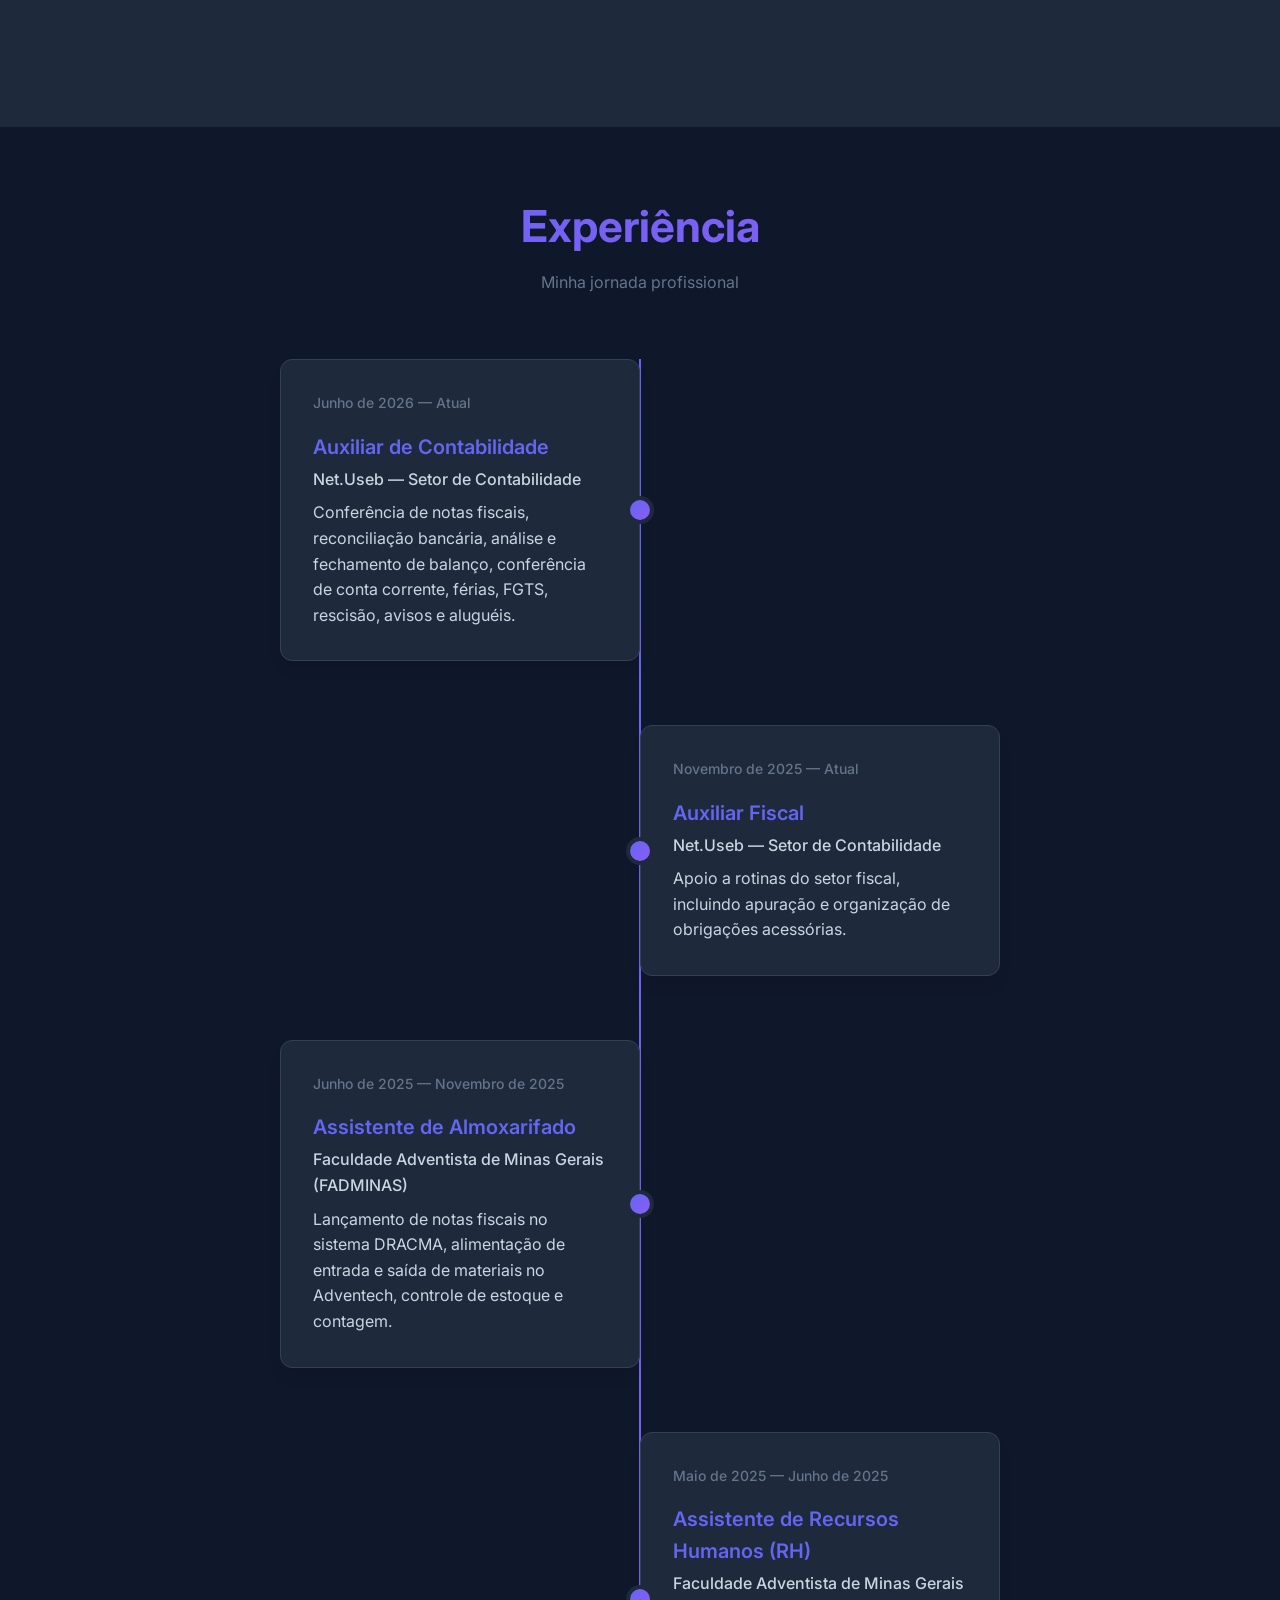
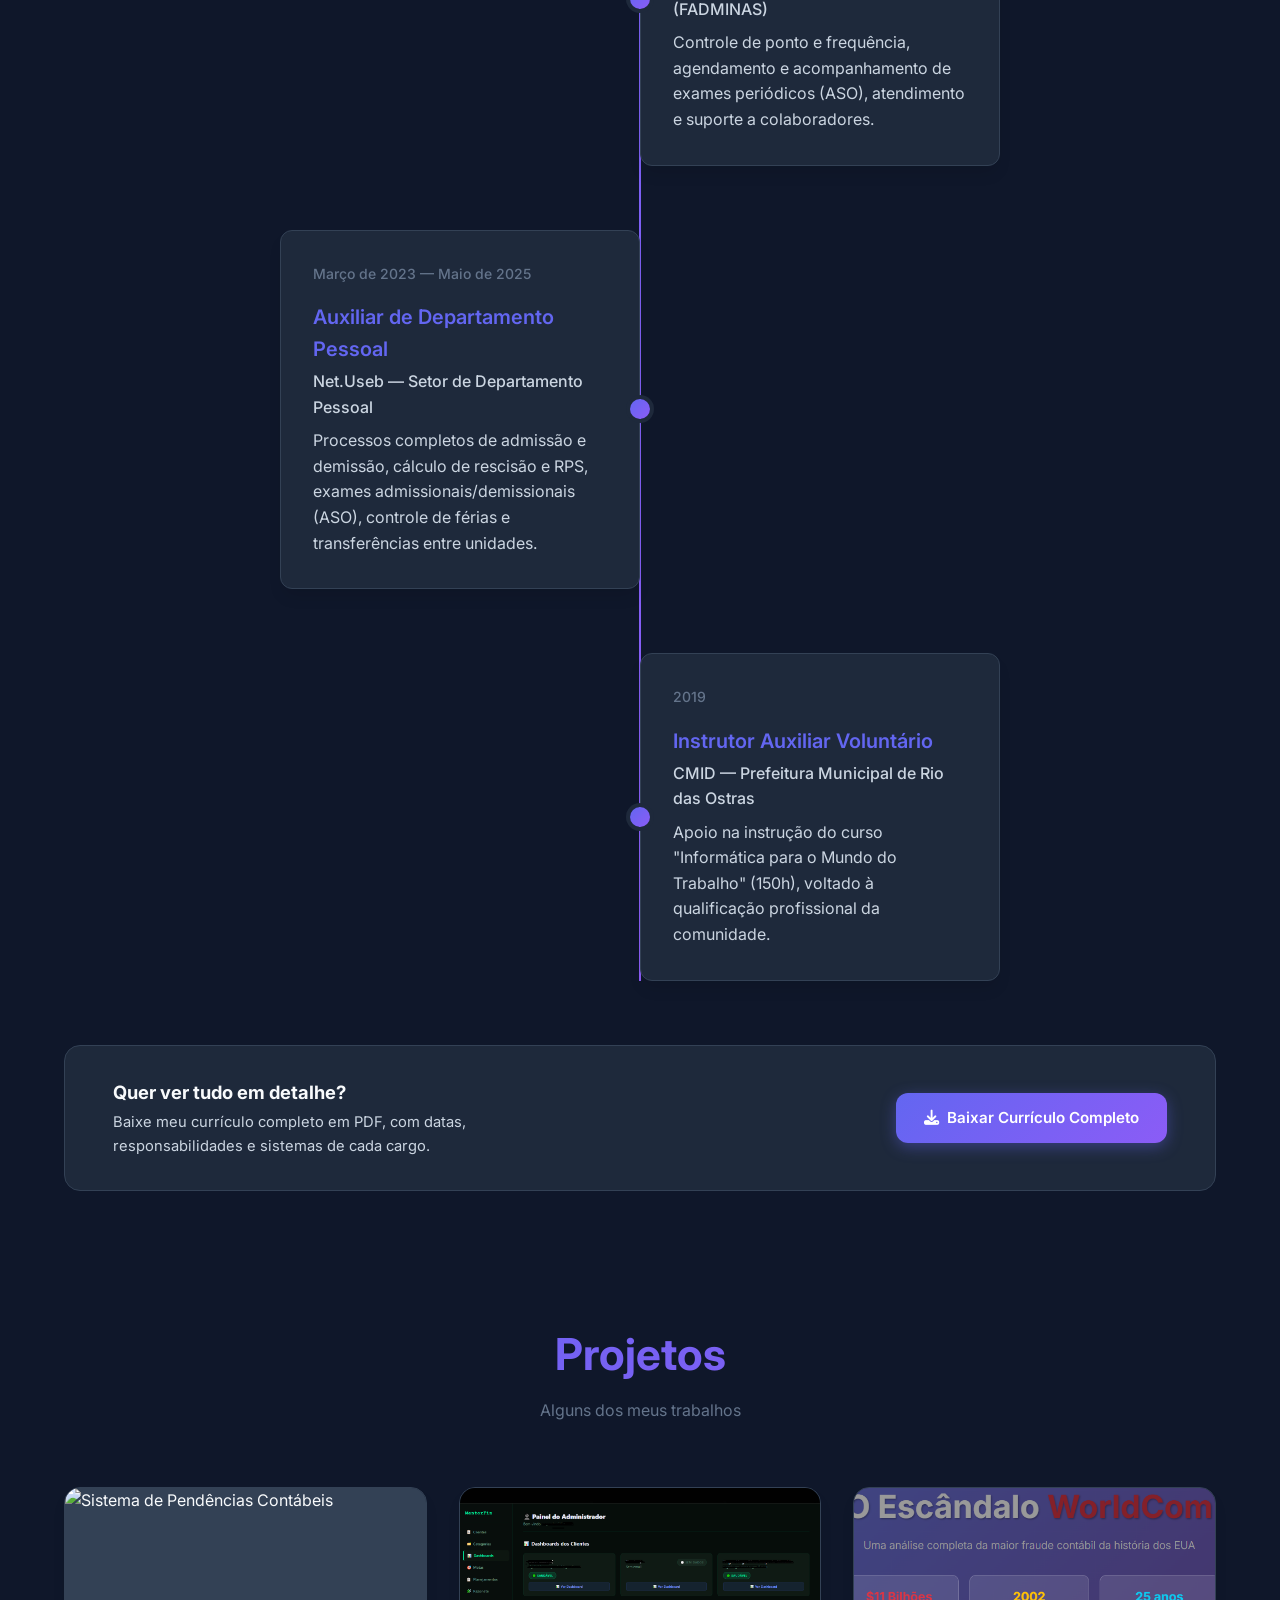
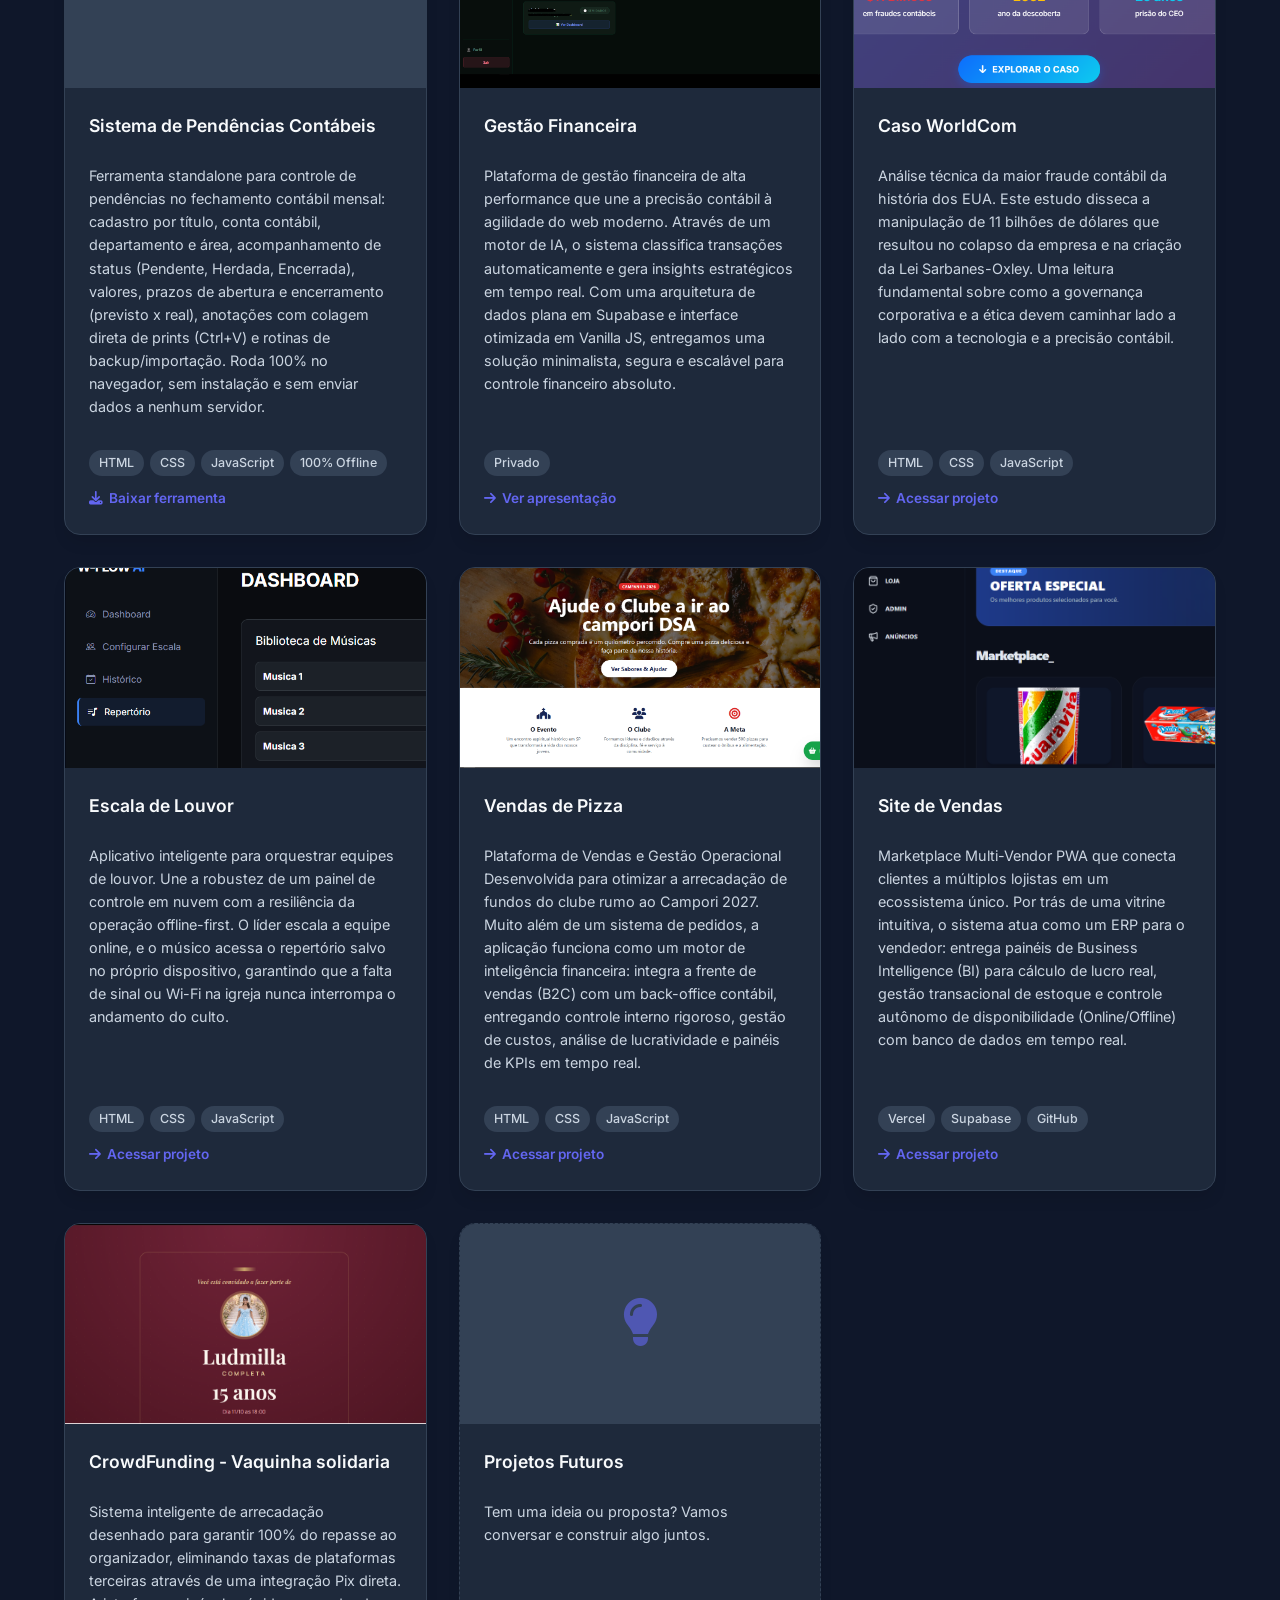
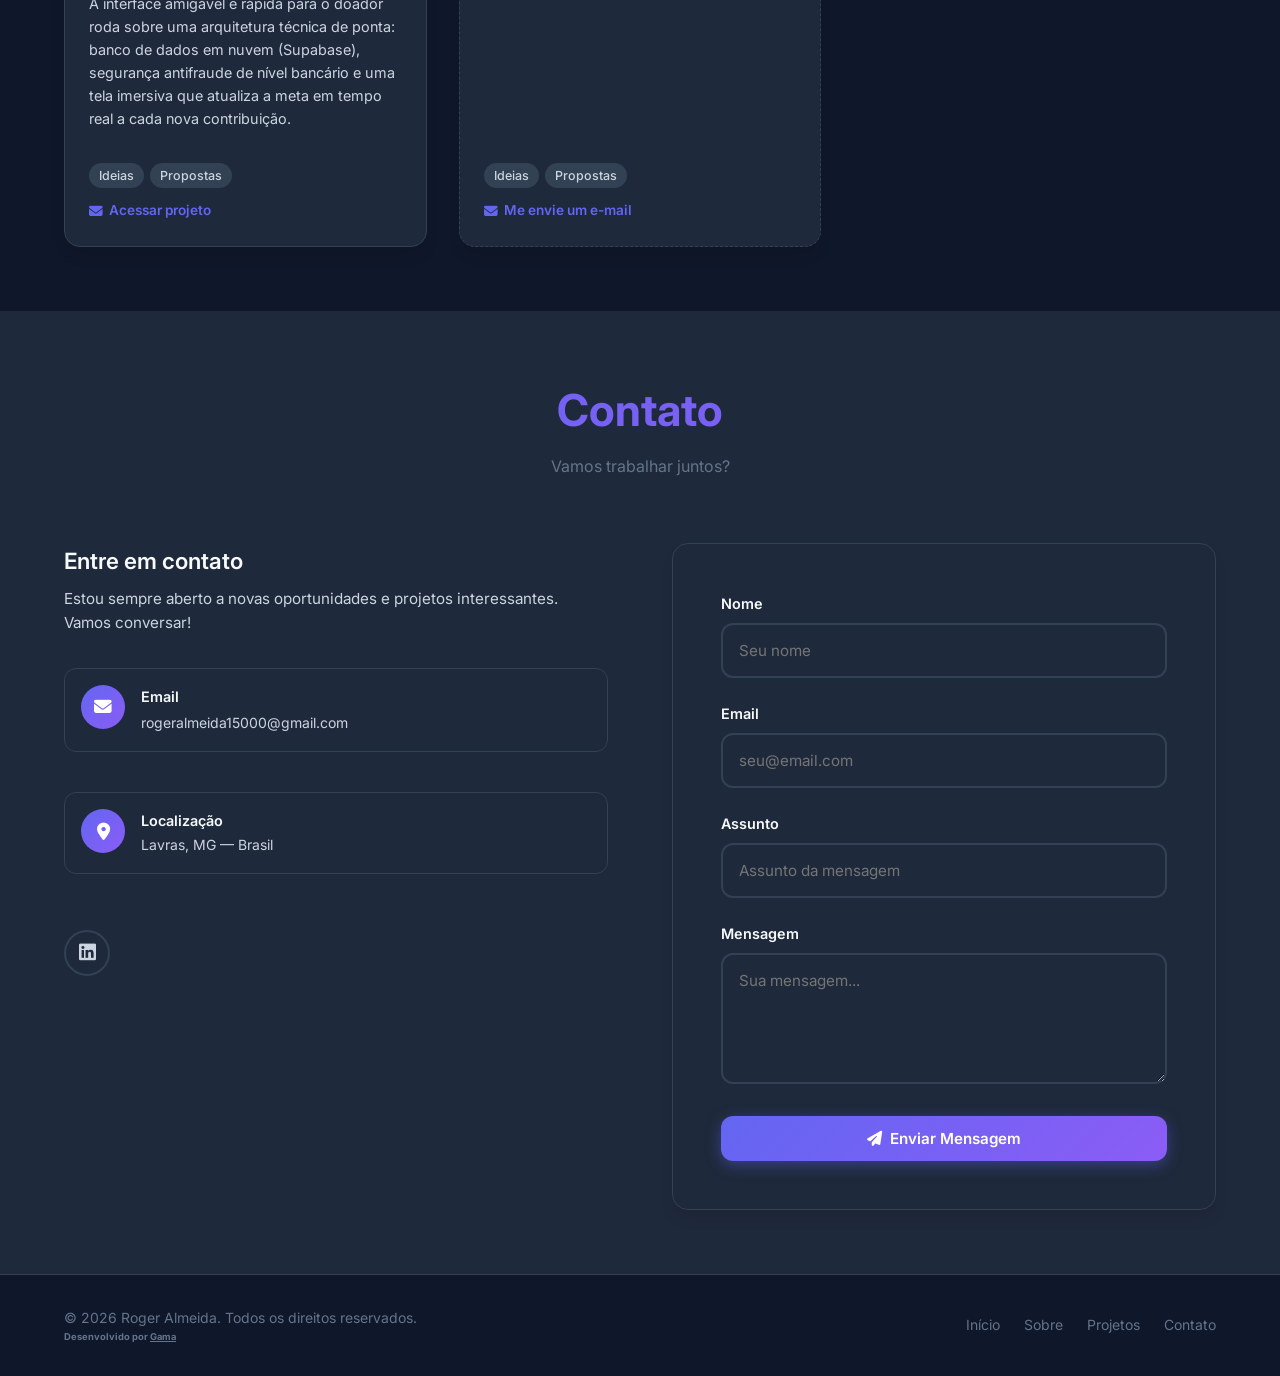
==== commit 9da8d0b1: "Update project details and images in index.html Mais projetos" ====
--- a/index.html
+++ b/index.html
@@ -144,7 +144,7 @@
                     </p>
                     <div class="about-stats">
                         <div class="stat">
-                            <span class="stat-number" data-count="6">0</span>
+                            <span class="stat-number" data-count="7">0</span>
                             <span class="stat-label">Projetos</span>
                         </div>
                         <div class="stat">
@@ -362,40 +362,41 @@
                 <p class="section-subtitle">Alguns dos meus trabalhos</p>
             </div>
             <div class="projects-grid">
+                
 
                 <div class="project-card" data-aos="fade-up" data-aos-delay="100">
                     <div class="project-image">
-                        <img src="Vendas.png" alt="Site de Vendas">
+                        <img src="pendencias-contabeis-preview.png" alt="Sistema de Pendências Contábeis">
                         <div class="project-overlay">
                             <div class="project-links">
-                                <a href="https://vendas-gama.vercel.app/" class="project-link" target="_blank" aria-label="Ver projeto">
-                                    <i class="fas fa-external-link-alt"></i>
+                                <a href="pendencias-contabeis.html" download="sistema-pendencias-contabeis.html" class="project-link" aria-label="Baixar ferramenta">
+                                    <i class="fas fa-download"></i>
                                 </a>
                             </div>
                         </div>
                     </div>
                     <div class="project-content">
-                        <h3>Site de Vendas</h3>
-                        <p>Marketplace Multi-Vendor PWA que conecta clientes a múltiplos lojistas em um ecossistema único. Por trás de uma vitrine intuitiva, o sistema atua como um ERP para o vendedor: entrega painéis de Business Intelligence (BI) para cálculo de lucro real, gestão transacional de estoque e controle autônomo de disponibilidade (Online/Offline) com banco de dados em tempo real.</p>
+                        <h3>Sistema de Pendências Contábeis</h3>
+                        <p>Ferramenta standalone para controle de pendências no fechamento contábil mensal: cadastro por título, conta contábil, departamento e área, acompanhamento de status (Pendente, Herdada, Encerrada), valores, prazos de abertura e encerramento (previsto x real), anotações com colagem direta de prints (Ctrl+V) e rotinas de backup/importação. Roda 100% no navegador, sem instalação e sem enviar dados a nenhum servidor.</p>
                         <div class="project-tech">
-                            <span class="tech-tag">Vercel</span>
-                            <span class="tech-tag">Supabase</span>
-                            <span class="tech-tag">GitHub</span>
-                        </div>
-                        <!-- ✅ LINK OK: vendas-gama.vercel.app -->
-                        <a href="https://vendas-gama.vercel.app/" class="project-cta" target="_blank">
-                            <i class="fas fa-arrow-right"></i> Acessar projeto
+                            <span class="tech-tag">HTML</span>
+                            <span class="tech-tag">CSS</span>
+                            <span class="tech-tag">JavaScript</span>
+                            <span class="tech-tag">100% Offline</span>
+                        </div>
+                        <a href="pendencias-contabeis.html" download="sistema-pendencias-contabeis.html" class="project-cta">
+                            <i class="fas fa-download"></i> Baixar ferramenta
                         </a>
                     </div>
                 </div>
 
                 <div class="project-card" data-aos="fade-up" data-aos-delay="150">
                     <div class="project-image">
-                        <img src="gestao-financeira-preview.png" alt="Gestão Financeira — tela de login da plataforma">
+                        <img src="gestao-financeira-preview.png" alt="Gestão Financeira — painel de dashboards da plataforma">
                         <div class="project-overlay">
                             <div class="project-links">
-                                <a href="#contato" class="project-link" aria-label="Solicitar acesso">
-                                    <i class="fas fa-envelope"></i>
+                                <a href="apresentacao-gestao-financeira.html" class="project-link" aria-label="Ver apresentação do sistema" target="_blank">
+                                    <i class="fas fa-play"></i>
                                 </a>
                             </div>
                         </div>
@@ -406,9 +407,8 @@
                         <div class="project-tech">
                             <span class="tech-tag">Privado</span>
                         </div>
-                        <!-- ⚠️ TODO: Substitua o href="#contato" pelo link do projeto quando disponível -->
-                        <a href="#contato" class="project-cta">
-                            <i class="fas fa-envelope"></i> Solicitar via e-mail
+                        <a href="apresentacao-gestao-financeira.html" class="project-cta" target="_blank">
+                            <i class="fas fa-arrow-right"></i> Ver apresentação
                         </a>
                     </div>
                 </div>
@@ -490,7 +490,33 @@
                     </div>
                 </div>
 
-                <div class="project-card" data-aos="fade-up" data-aos-delay="300">
+                <div class="project-card" data-aos="fade-up" data-aos-delay="350">
+                    <div class="project-image">
+                        <img src="Vendas.png" alt="Site de Vendas">
+                        <div class="project-overlay">
+                            <div class="project-links">
+                                <a href="https://vendas-gama.vercel.app/" class="project-link" target="_blank" aria-label="Ver projeto">
+                                    <i class="fas fa-external-link-alt"></i>
+                                </a>
+                            </div>
+                        </div>
+                    </div>
+                    <div class="project-content">
+                        <h3>Site de Vendas</h3>
+                        <p>Marketplace Multi-Vendor PWA que conecta clientes a múltiplos lojistas em um ecossistema único. Por trás de uma vitrine intuitiva, o sistema atua como um ERP para o vendedor: entrega painéis de Business Intelligence (BI) para cálculo de lucro real, gestão transacional de estoque e controle autônomo de disponibilidade (Online/Offline) com banco de dados em tempo real.</p>
+                        <div class="project-tech">
+                            <span class="tech-tag">Vercel</span>
+                            <span class="tech-tag">Supabase</span>
+                            <span class="tech-tag">GitHub</span>
+                        </div>
+                        <!-- ✅ LINK OK: vendas-gama.vercel.app -->
+                        <a href="https://vendas-gama.vercel.app/" class="project-cta" target="_blank">
+                            <i class="fas fa-arrow-right"></i> Acessar projeto
+                        </a>
+                    </div>
+                </div>
+
+                <div class="project-card" data-aos="fade-up" data-aos-delay="400">
                     <div class="project-image">
                         <img src="vaquinha.png" alt="CrowdFunding Vaquinha Solidária">
                         <div class="project-overlay">
@@ -514,7 +540,7 @@
                 </div>
                  </div>
 
-                <div class="project-card project-card--future" data-aos="fade-up" data-aos-delay="350">
+                <div class="project-card project-card--future" data-aos="fade-up" data-aos-delay="450">
                     <div class="project-image project-image--future">
                         <div class="future-icon"><i class="fas fa-lightbulb"></i></div>
                     </div>
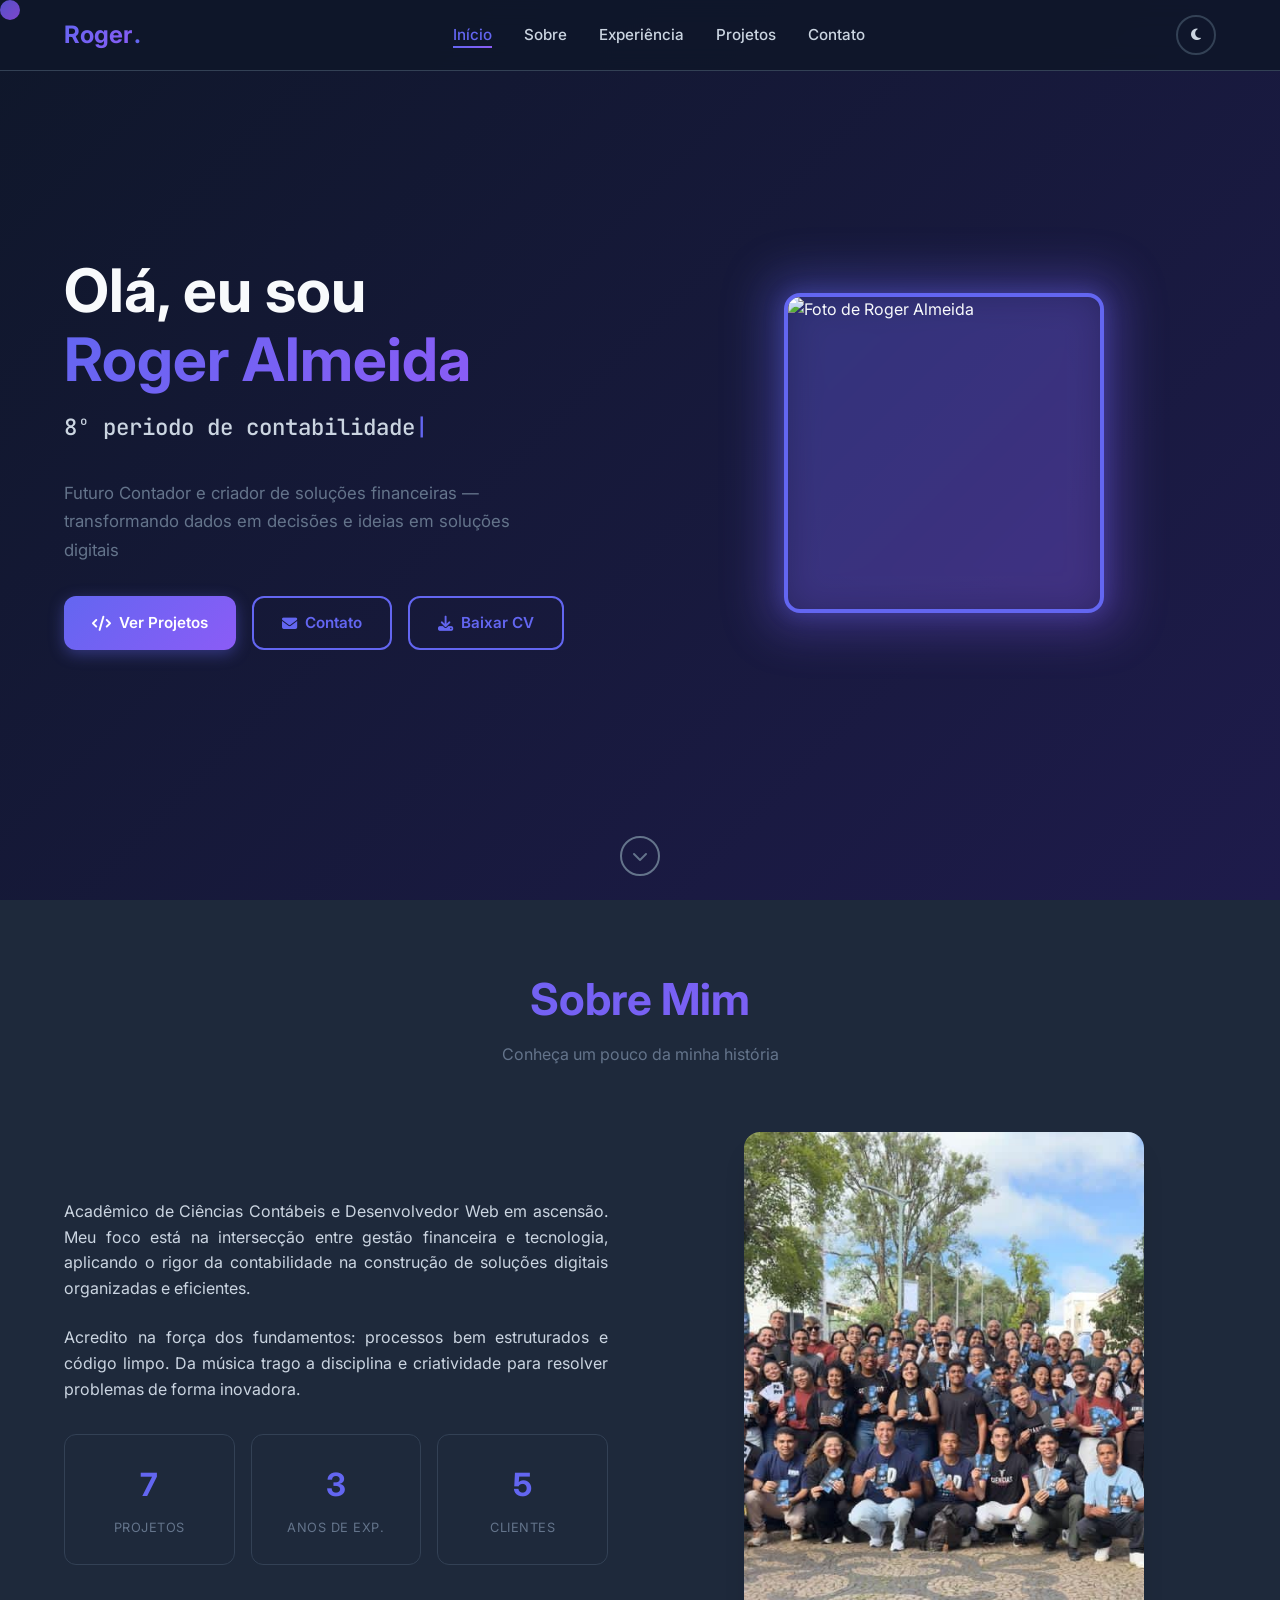
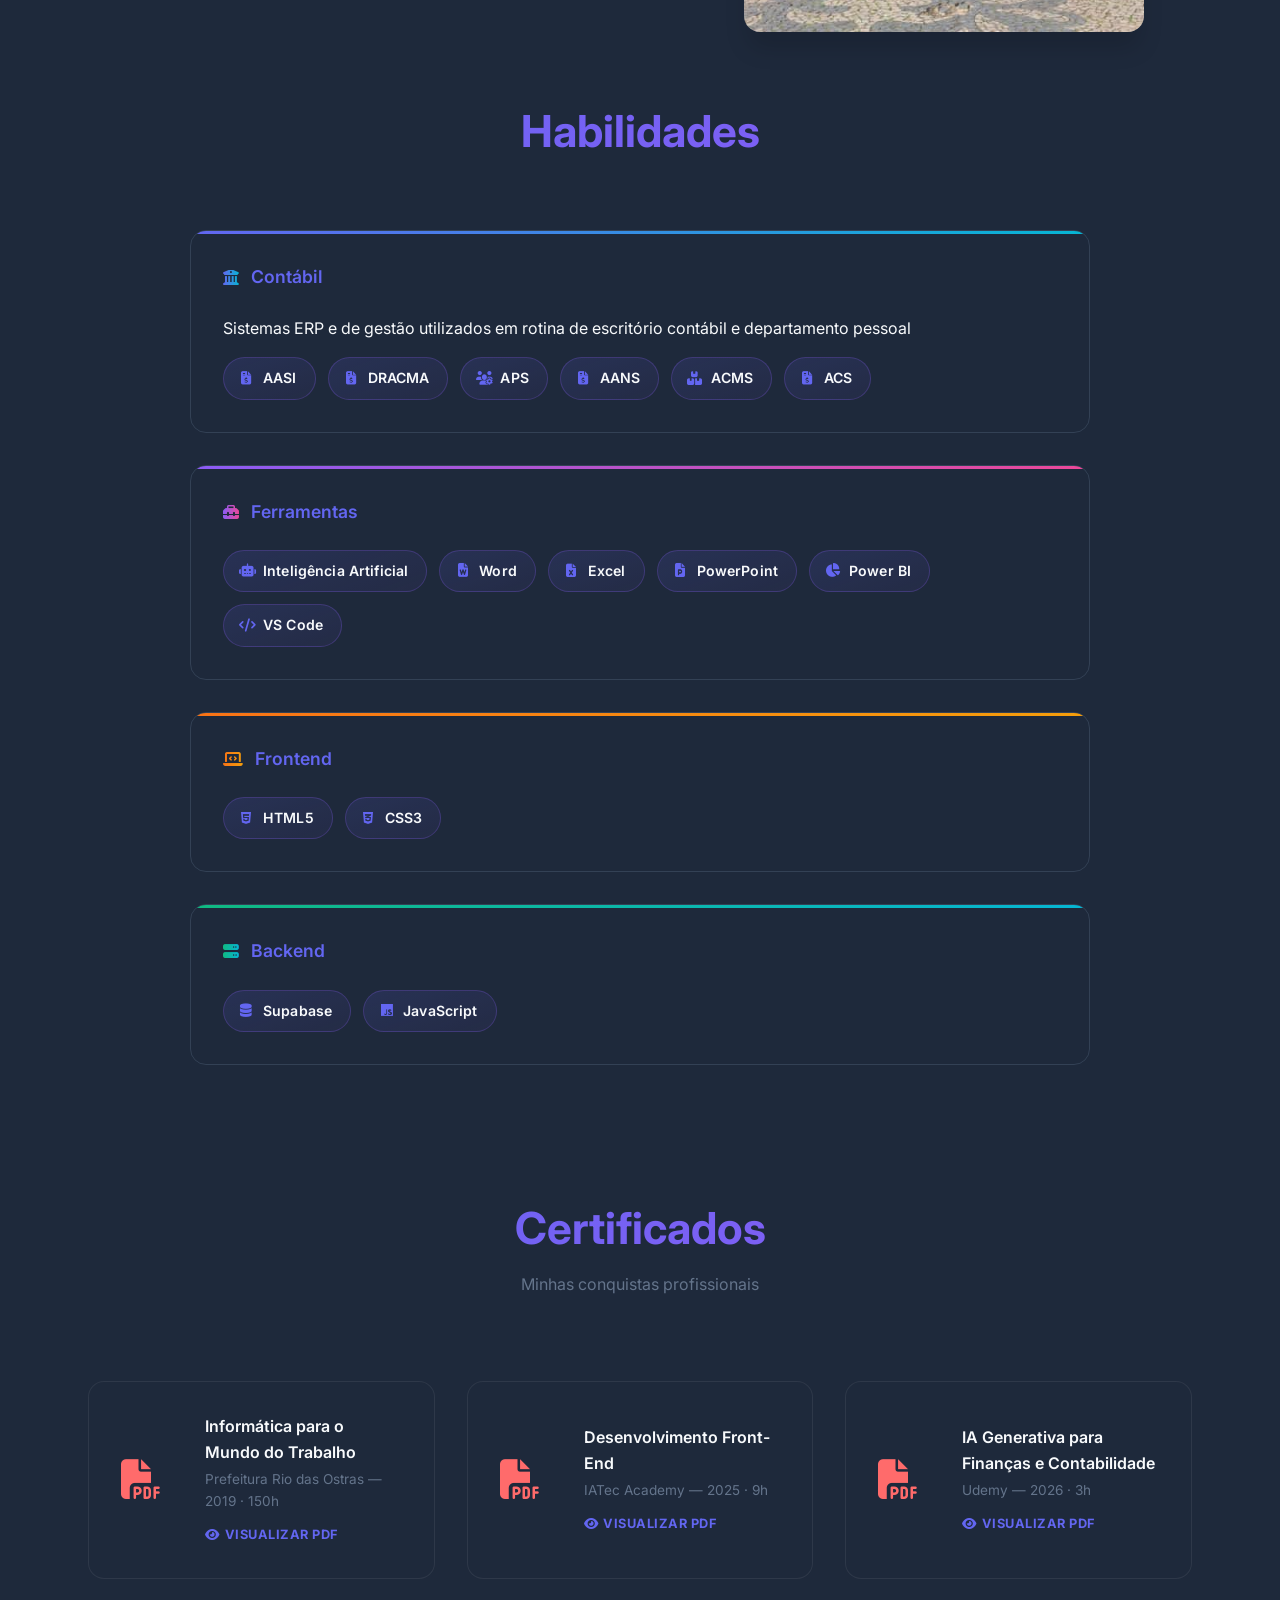
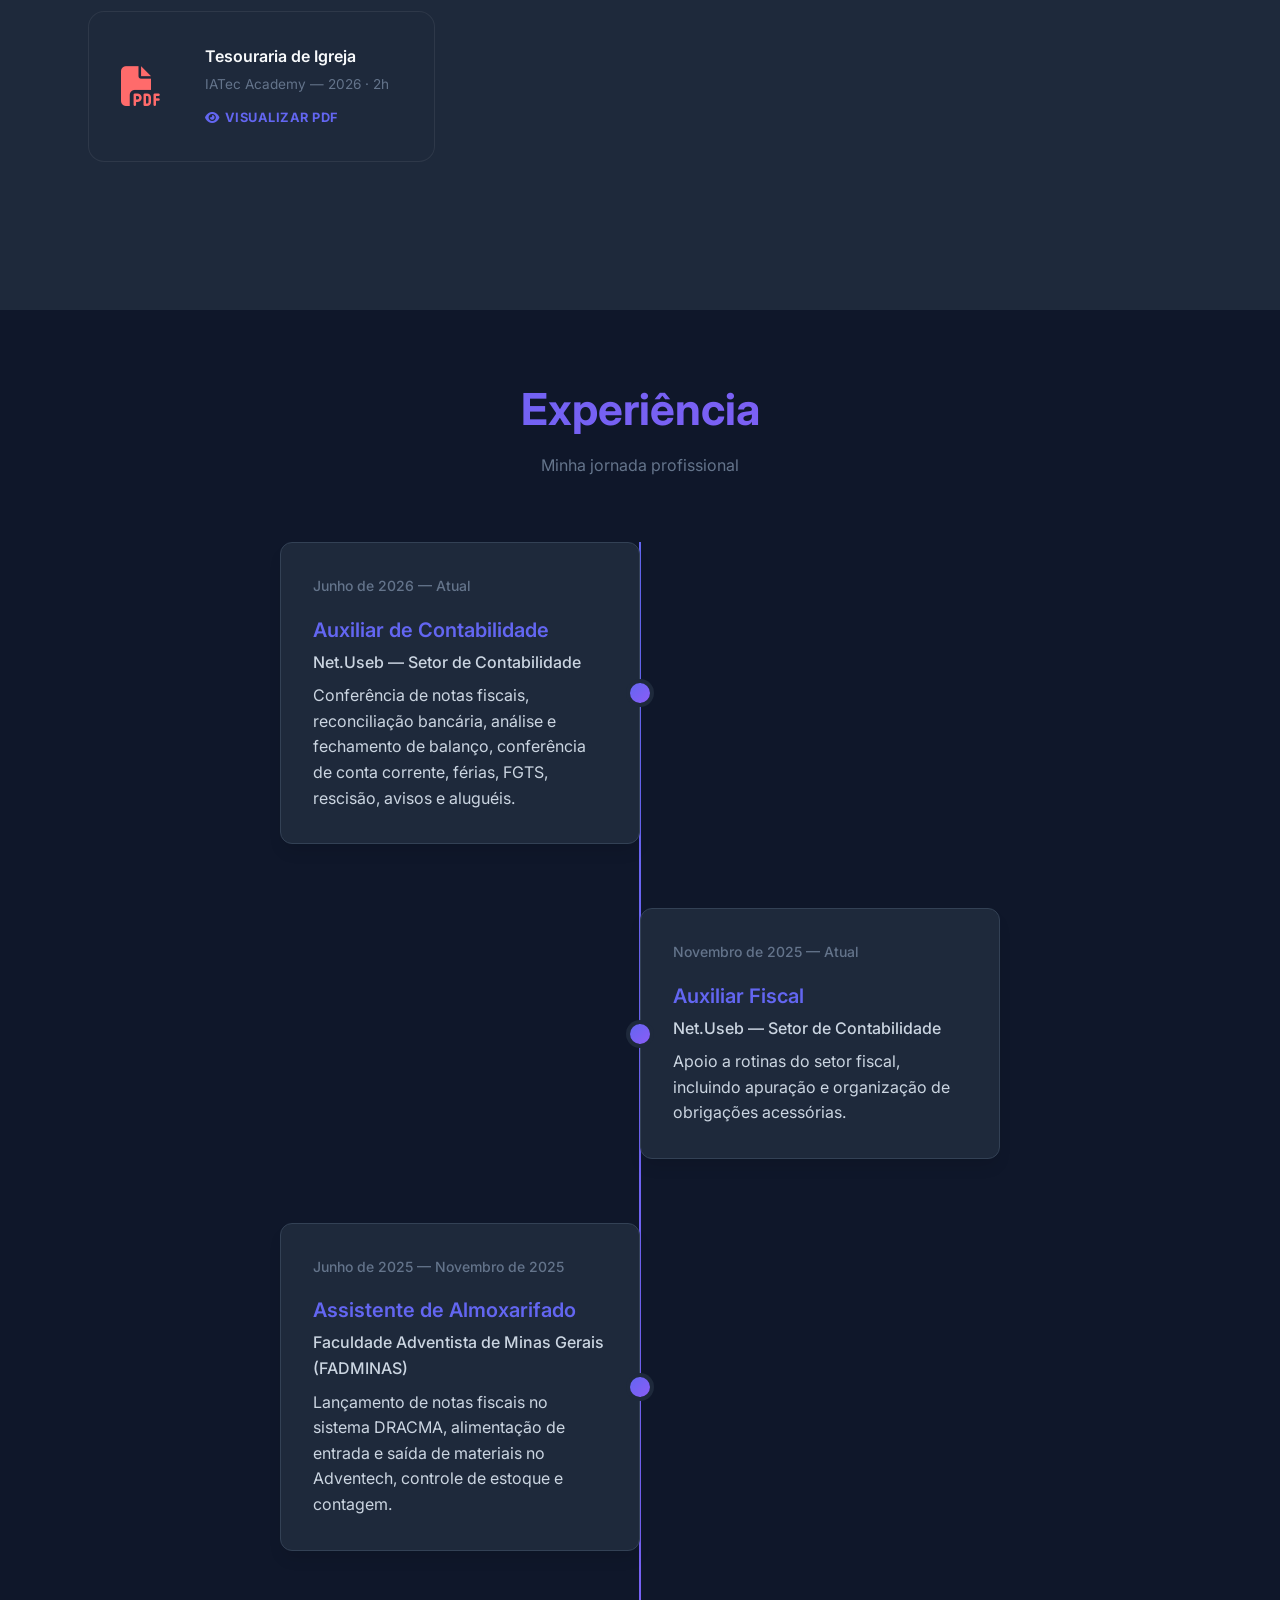
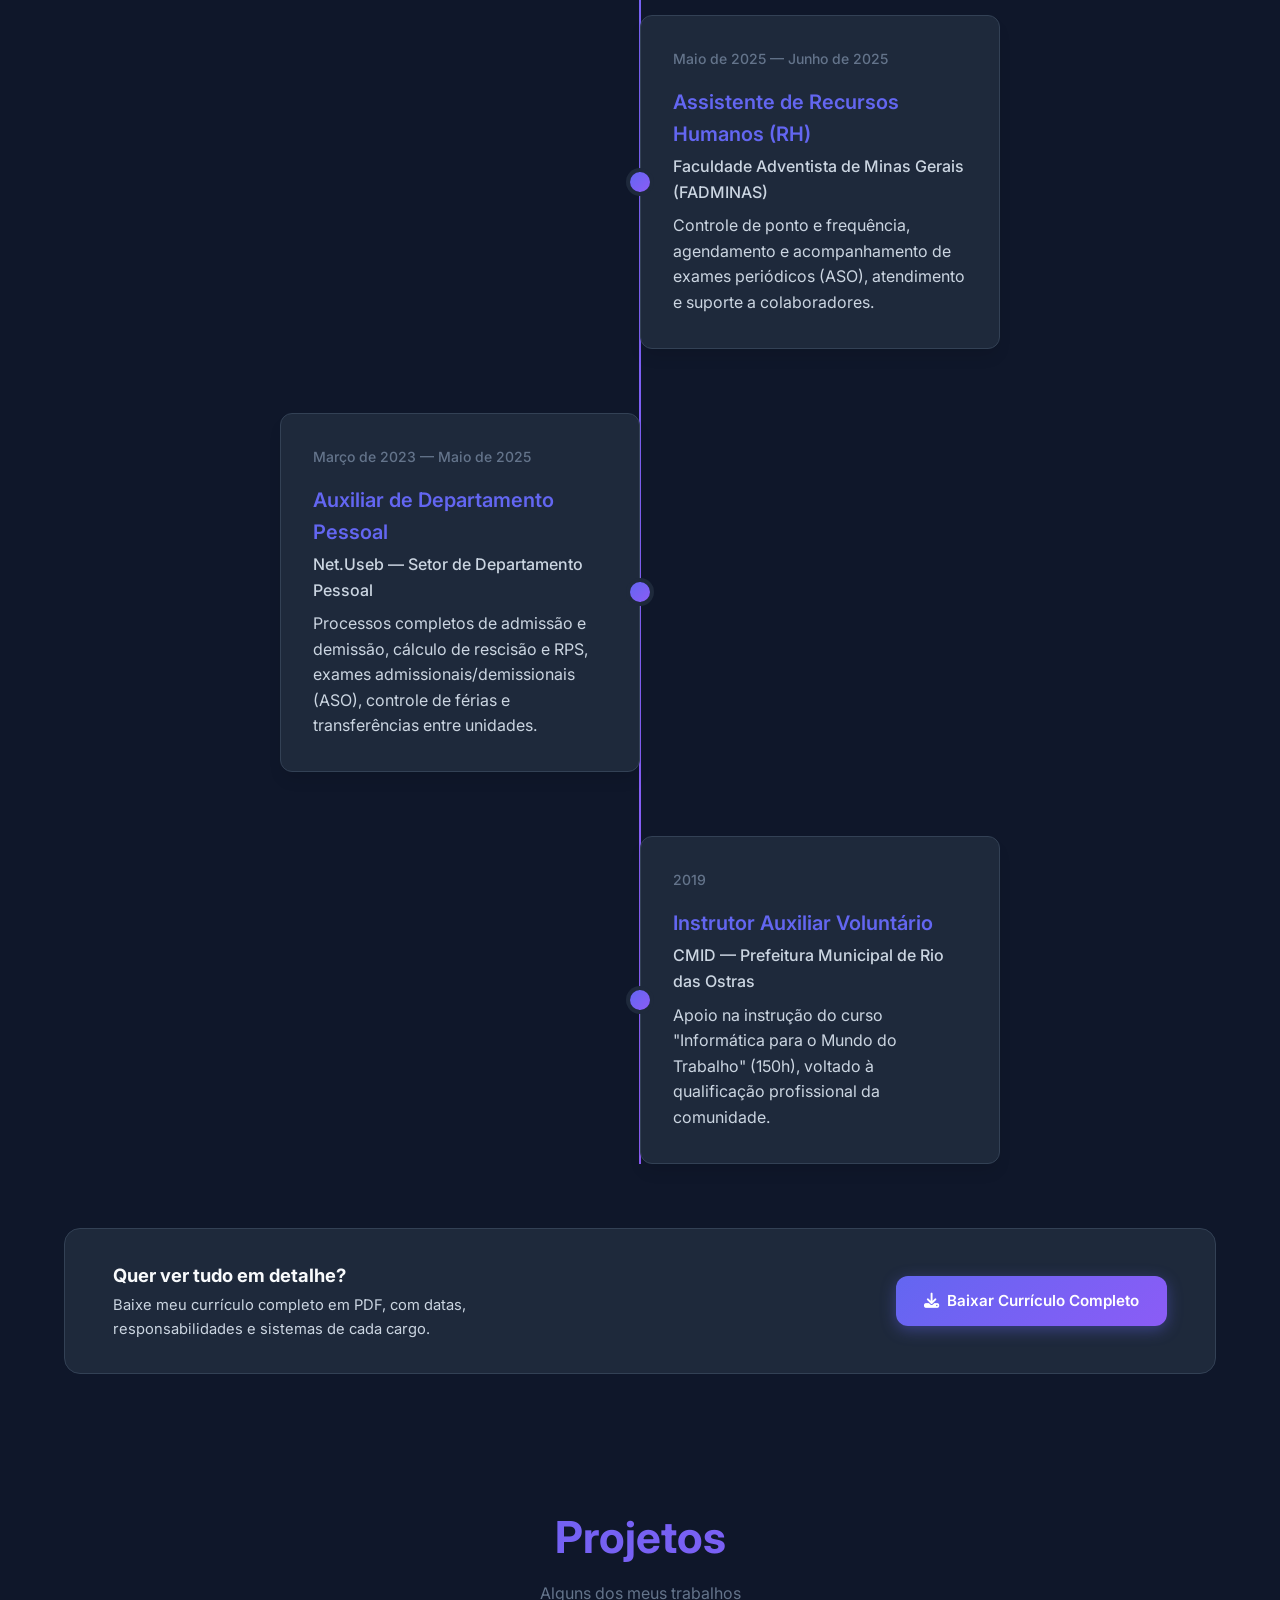
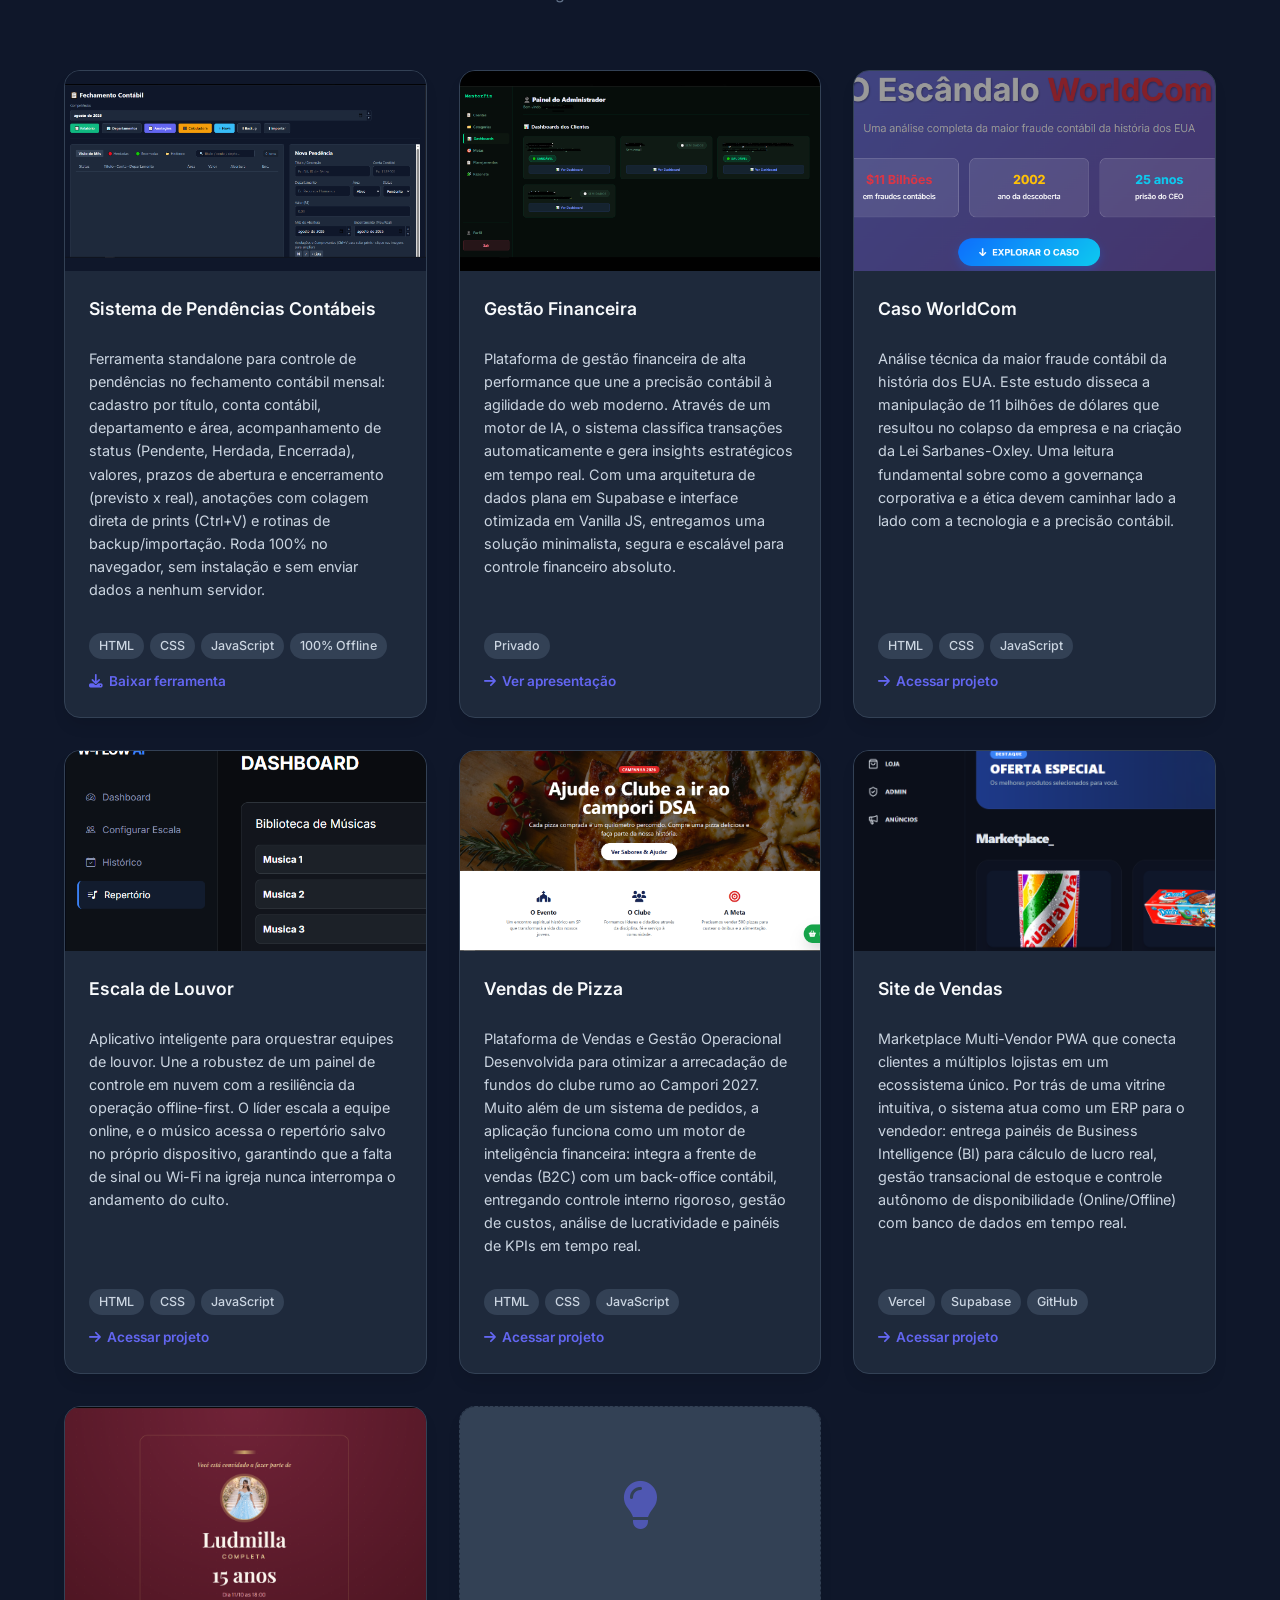
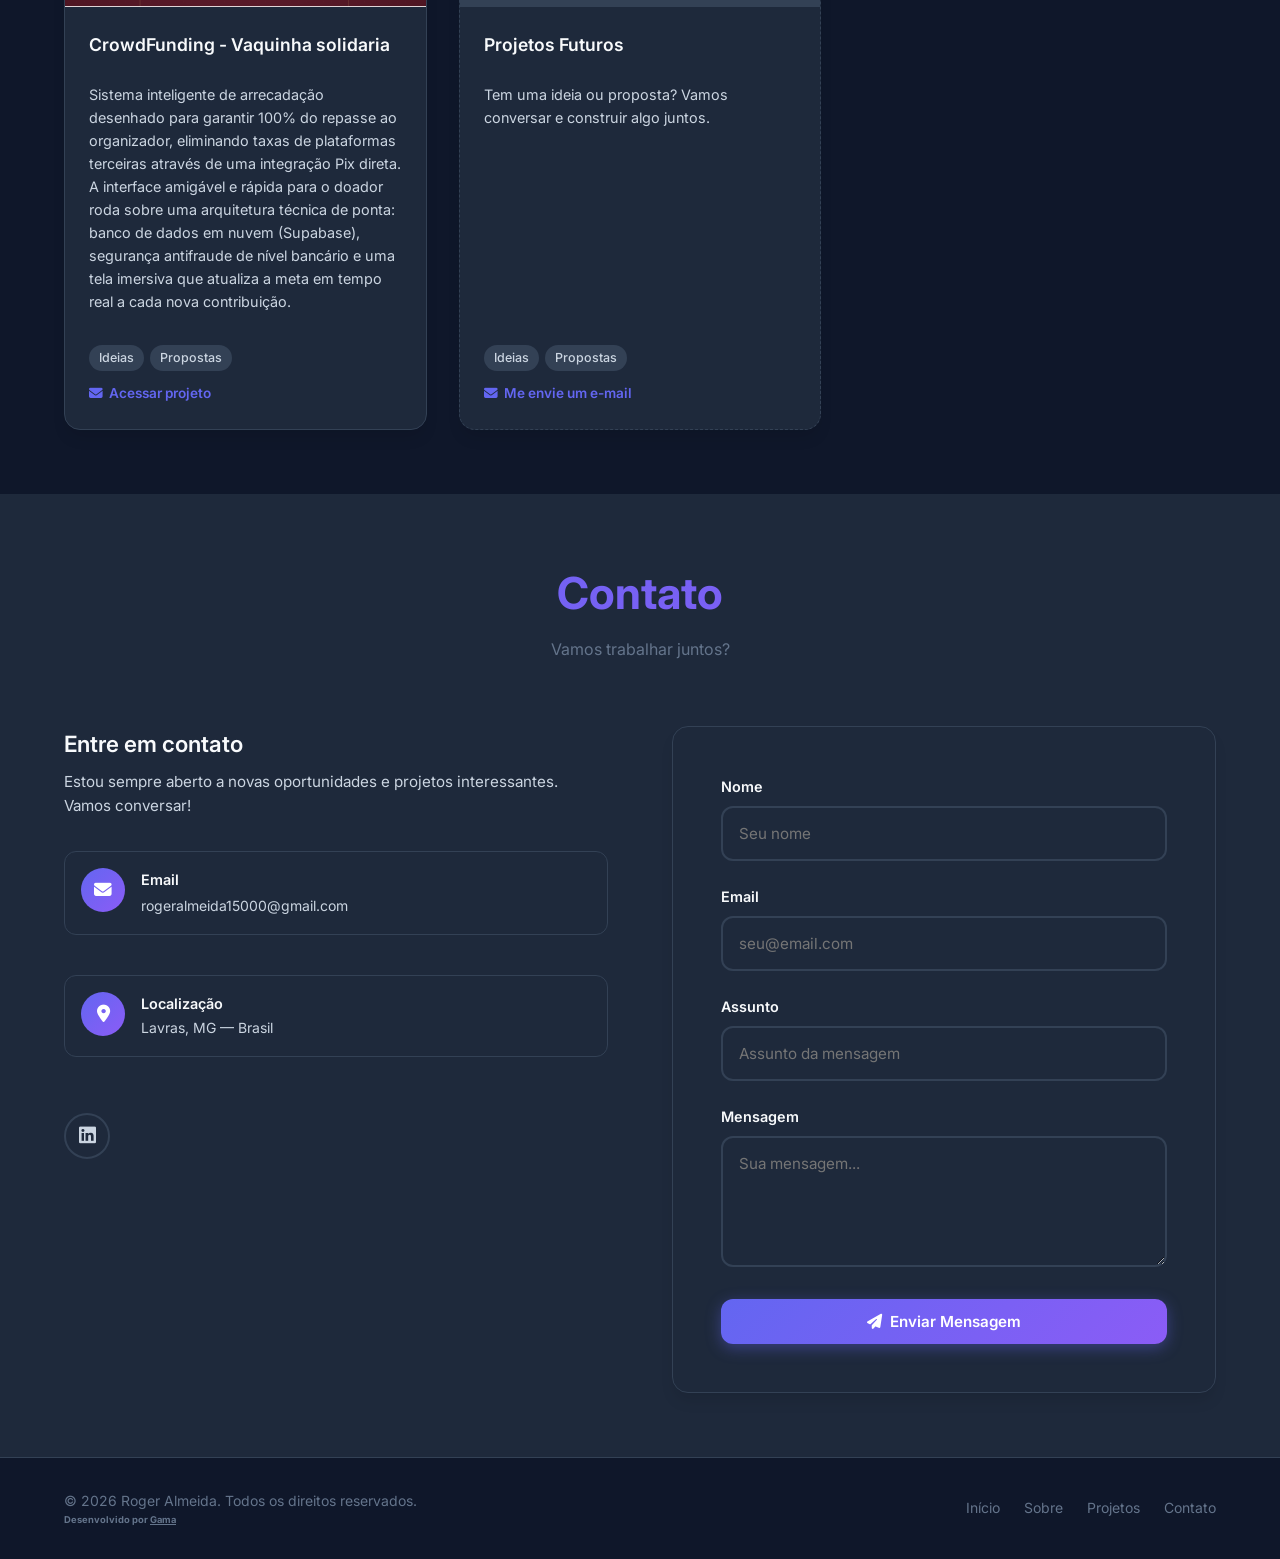
==== commit d98254b6: "certificado e projeto" ====
--- a/index.html
+++ b/index.html
@@ -263,6 +263,15 @@
                             </div>
                         </a>
 
+                        <a href="certificado-tesouraria-igreja.pdf" target="_blank" class="certificate-card" data-aos="fade-up" data-aos-delay="300">
+                            <div class="card-icon"><i class="fas fa-file-pdf"></i></div>
+                            <div class="card-info">
+                                <h3>Tesouraria de Igreja</h3>
+                                <p>IATec Academy — 2026 · 2h</p>
+                                <span class="btn-view"><i class="fas fa-eye"></i> Visualizar PDF</span>
+                            </div>
+                        </a>
+
                     </div>
                 </div>
             </section>
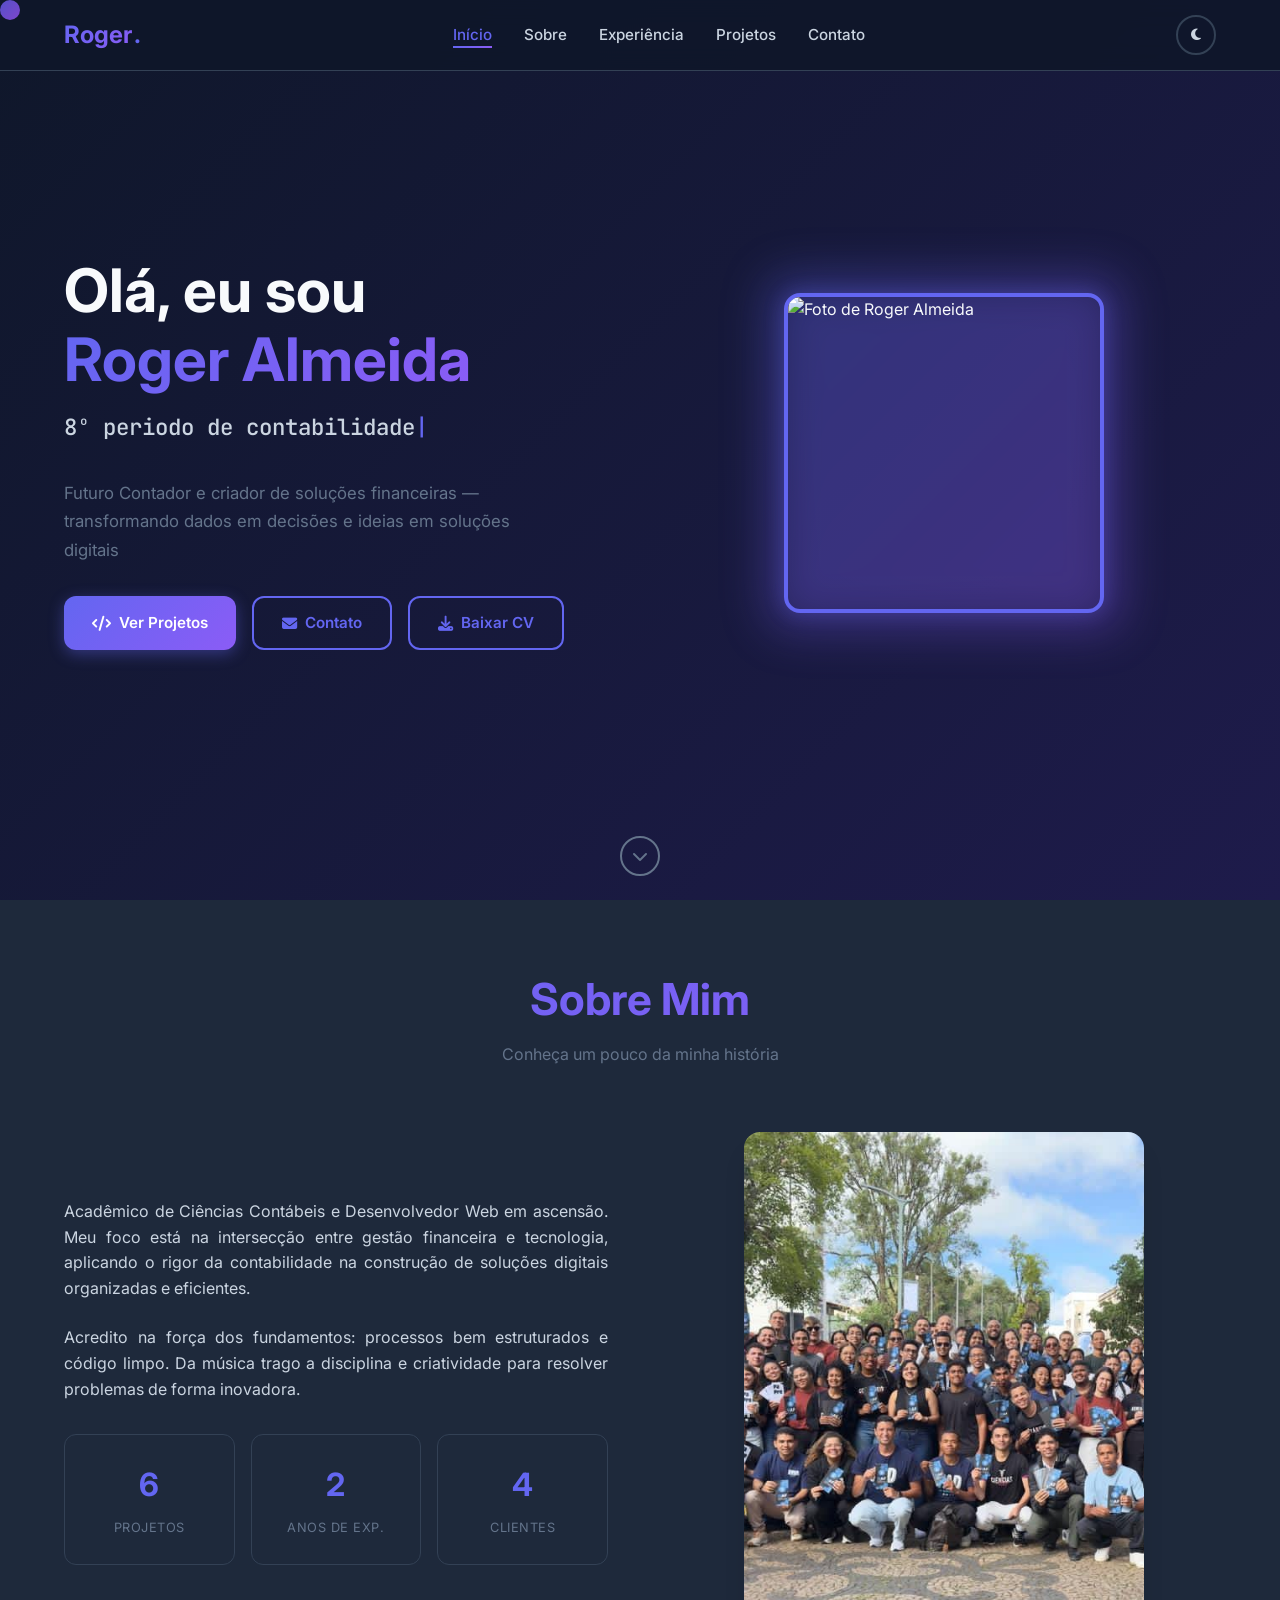
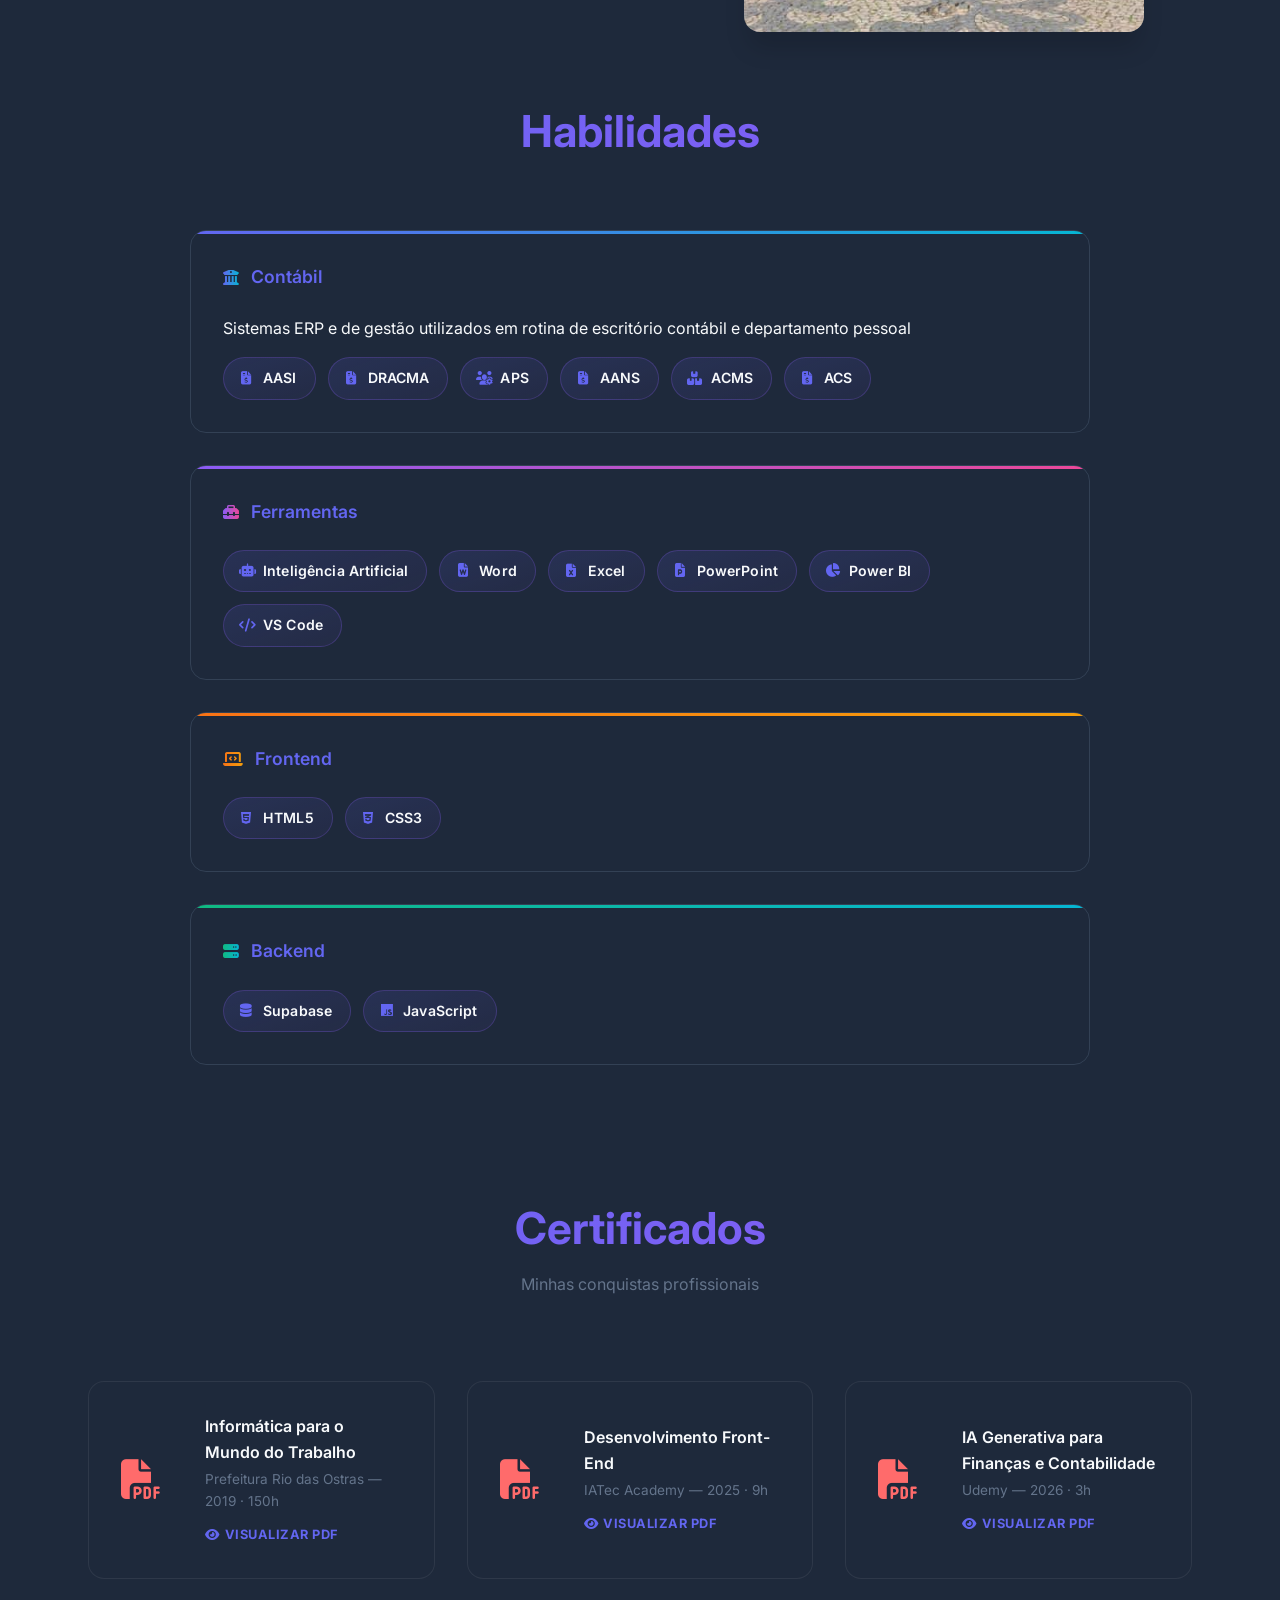
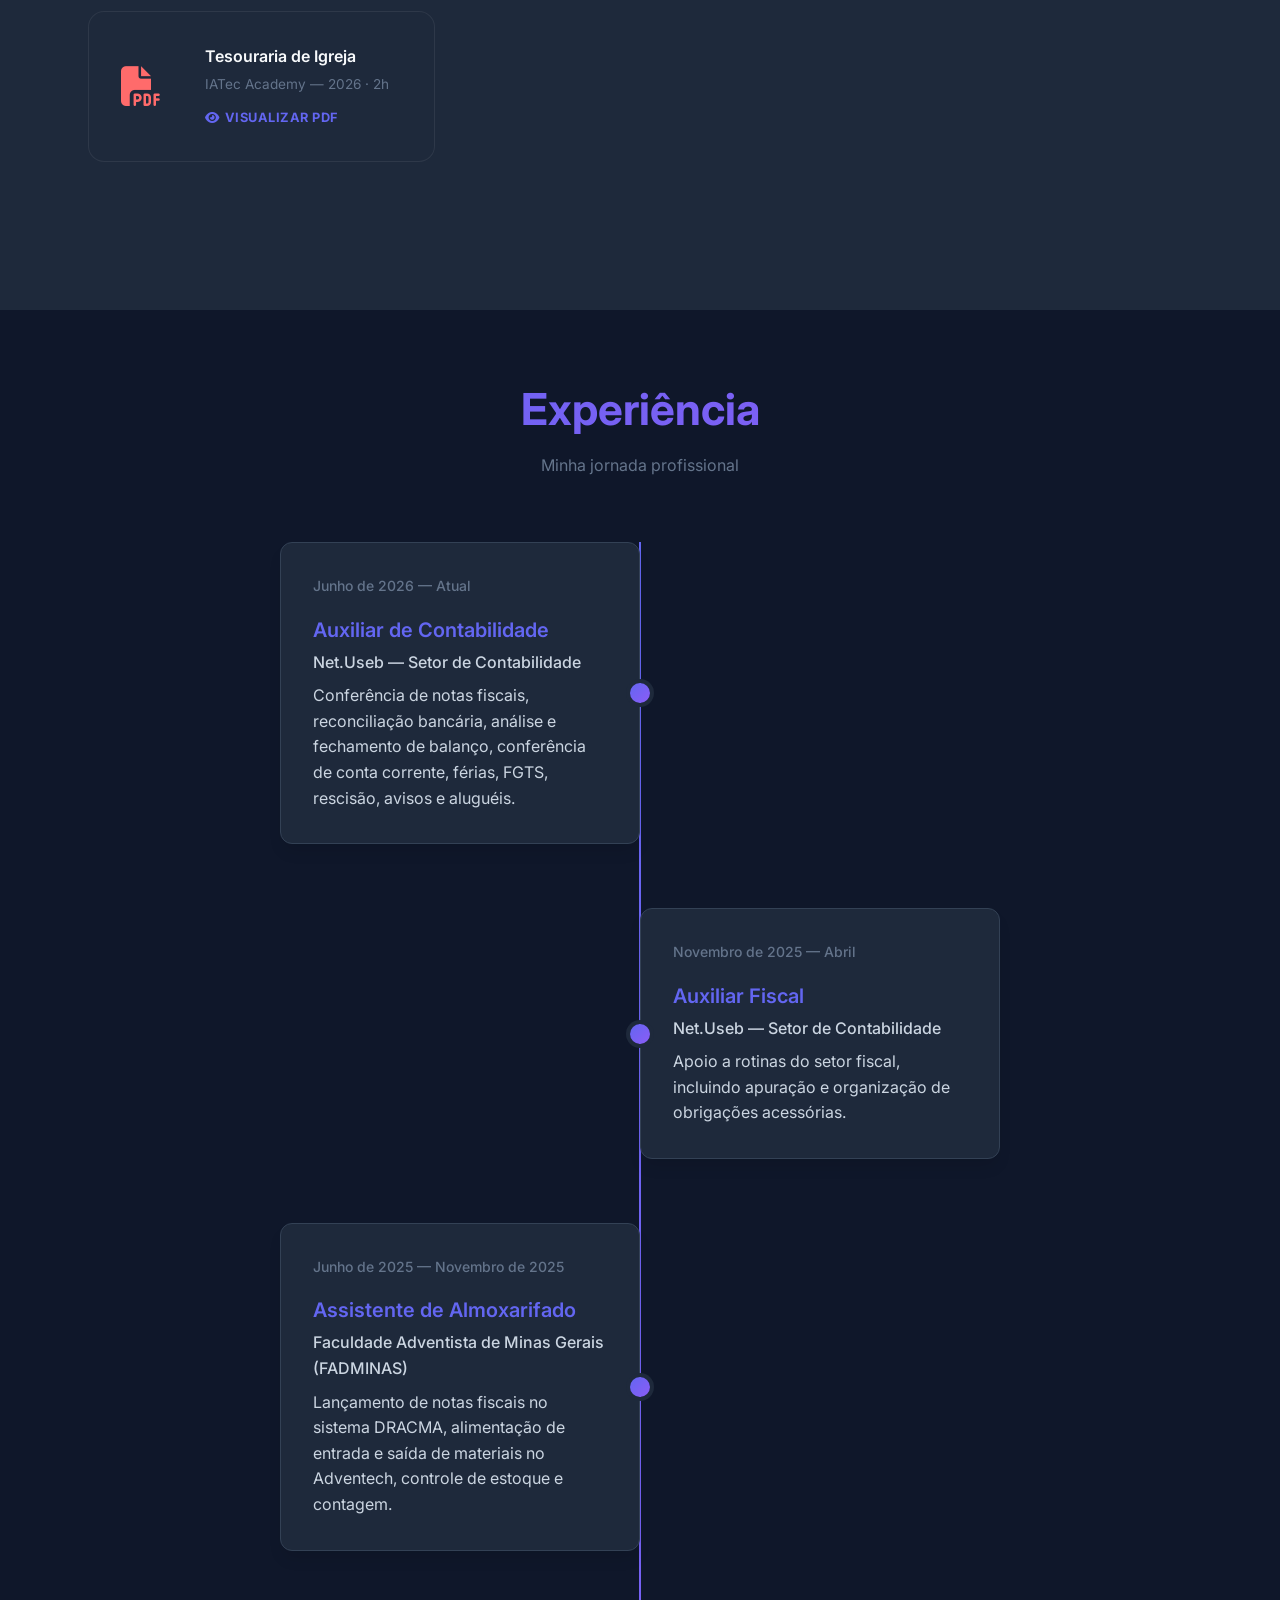
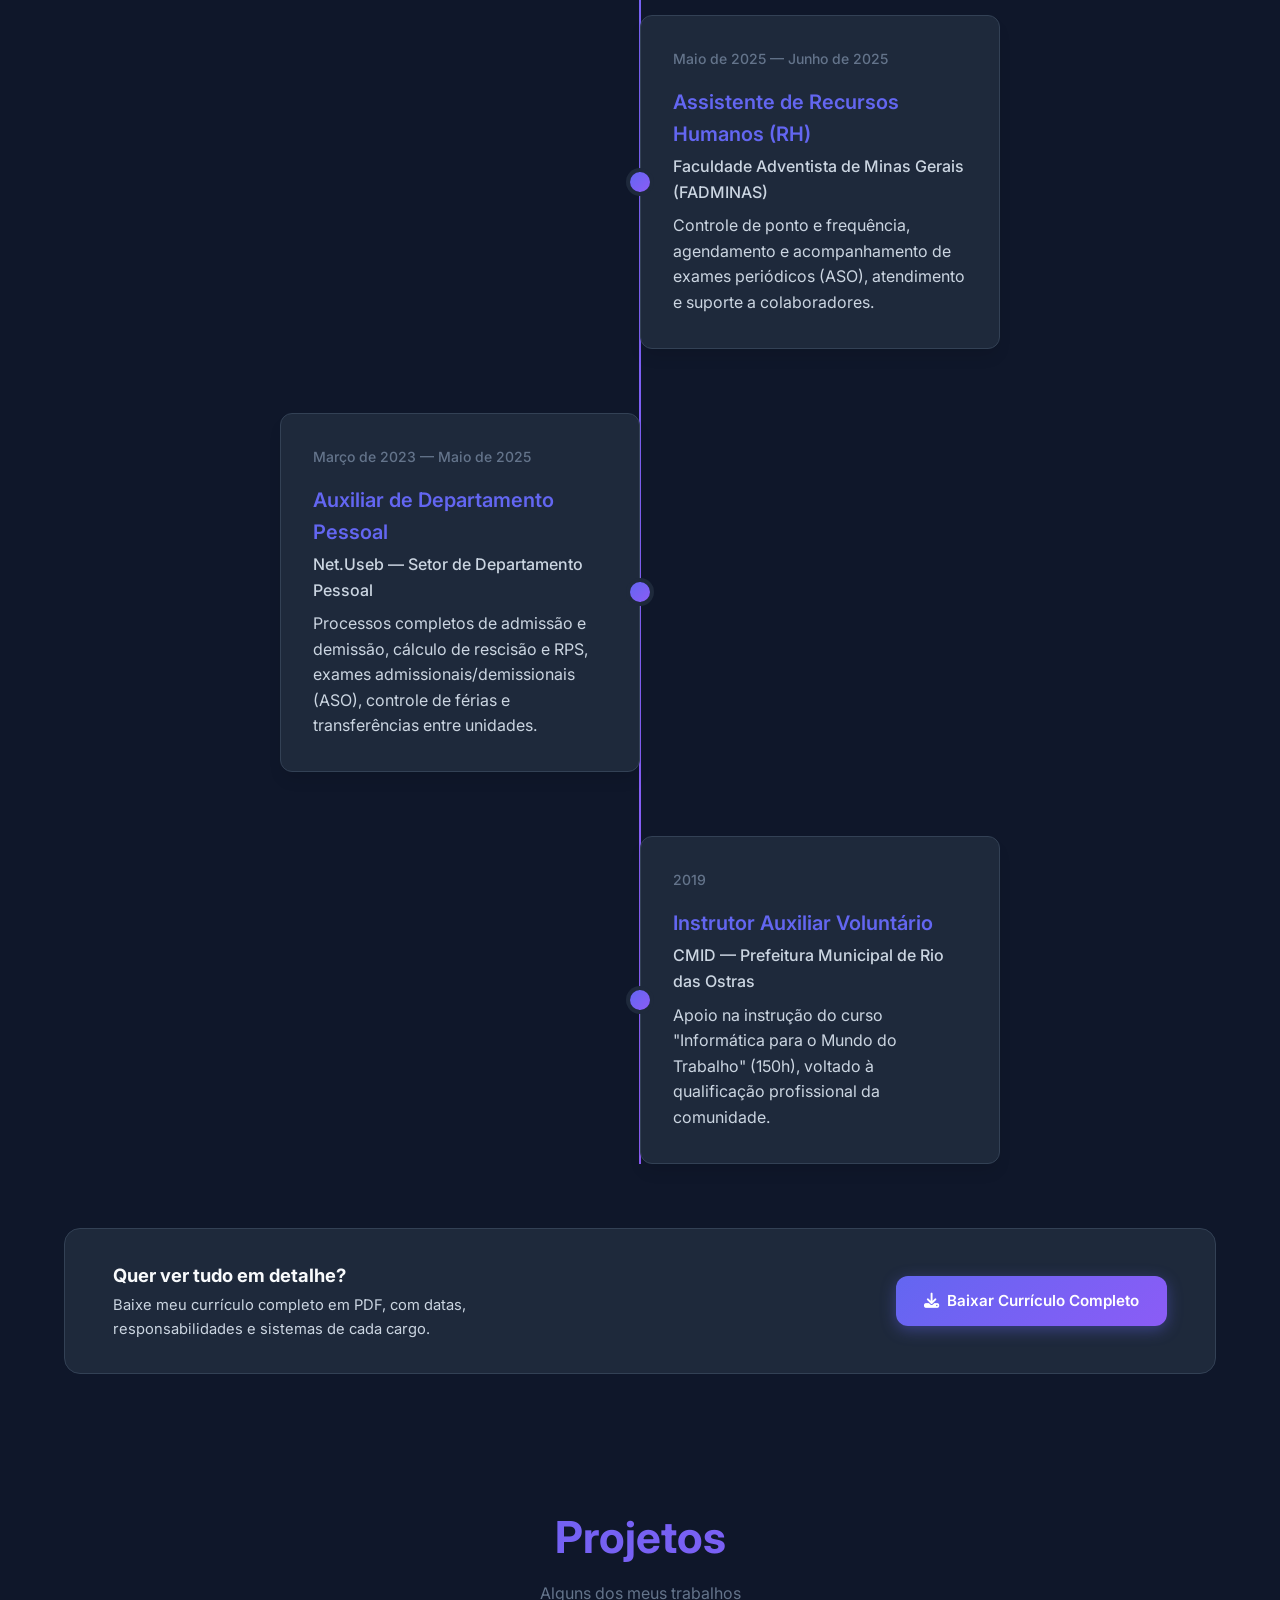
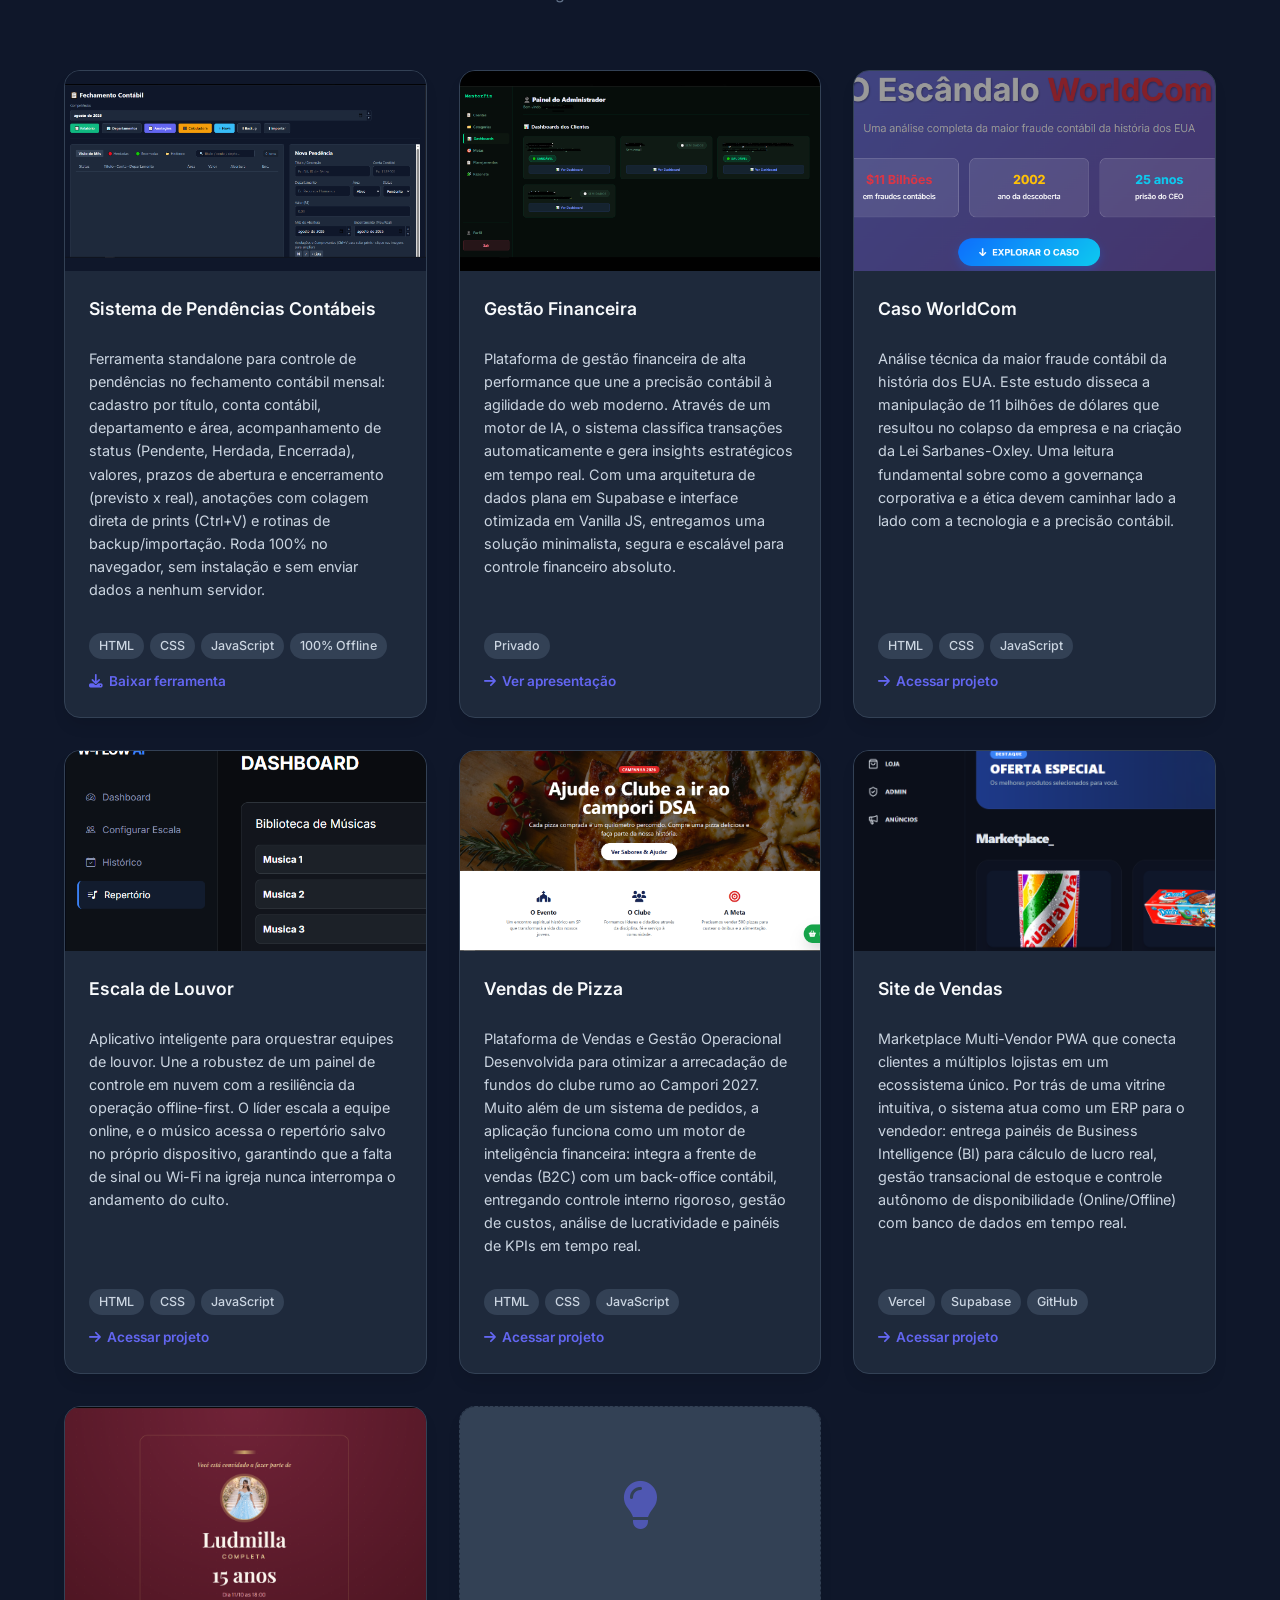
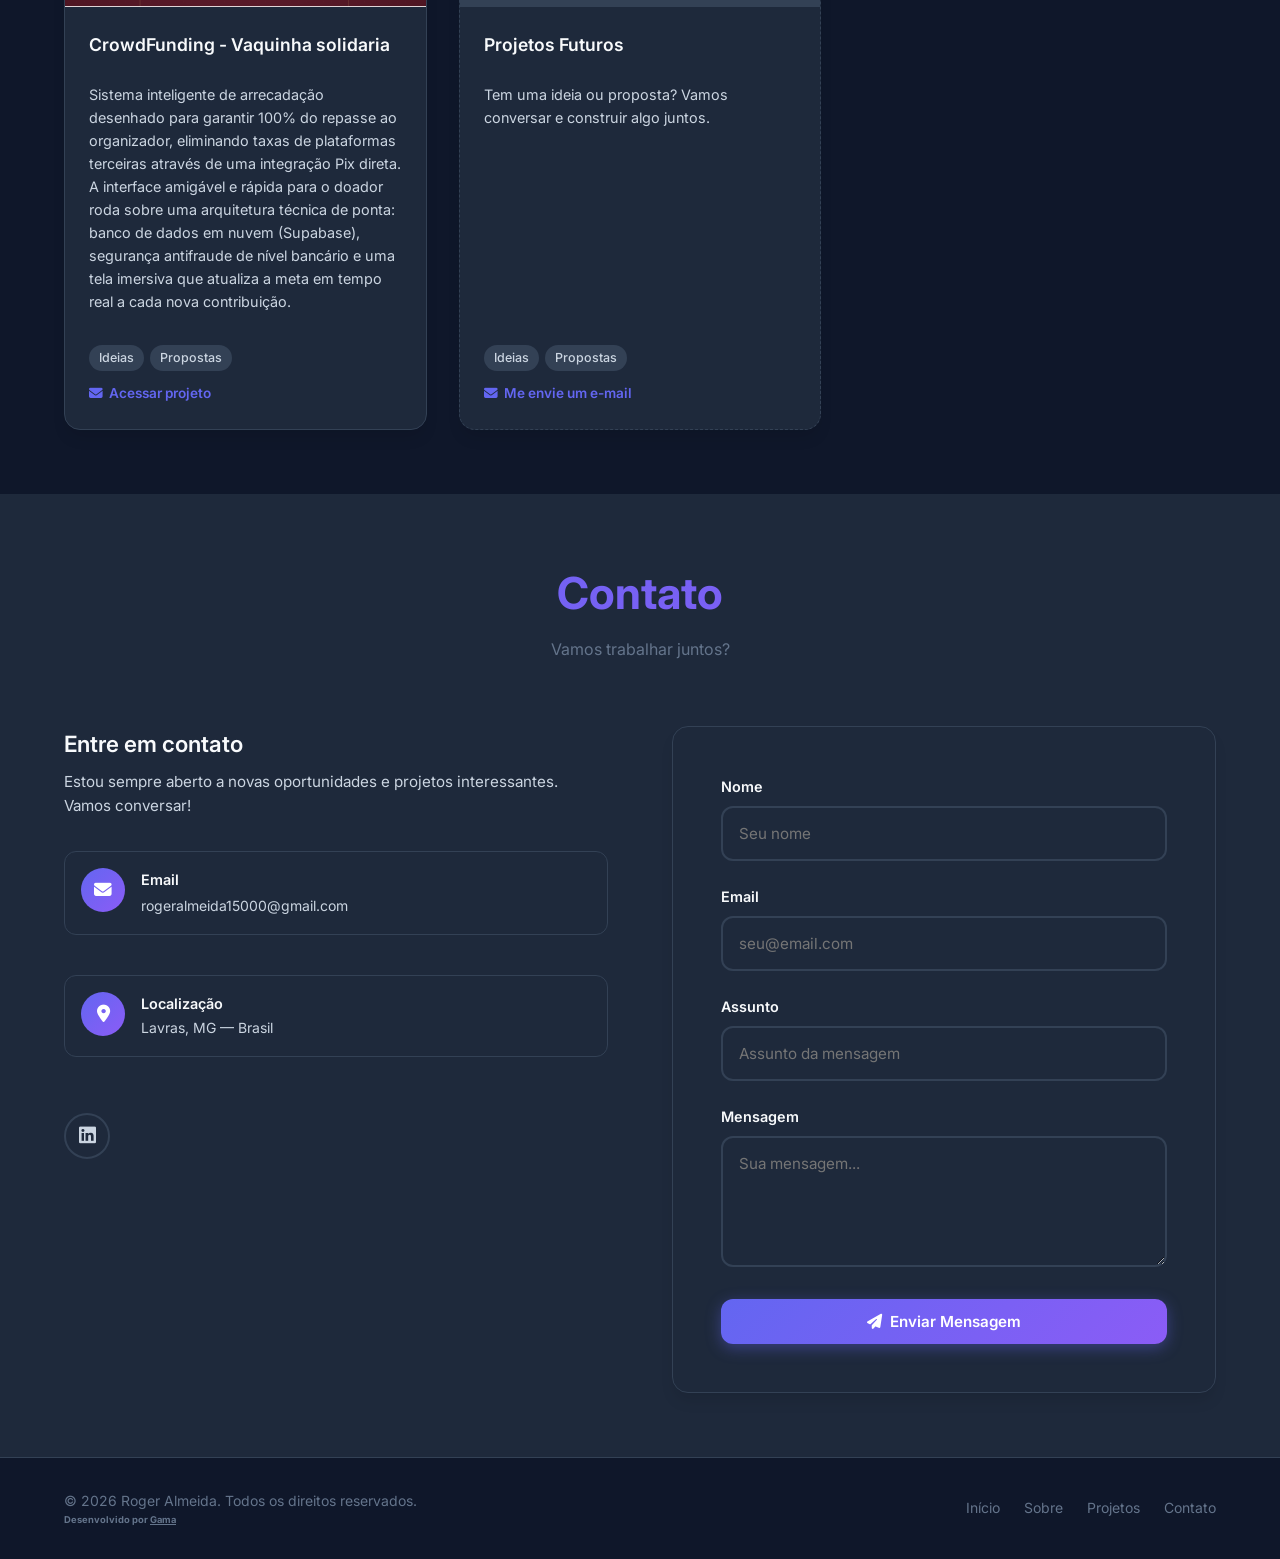
==== commit 9bbbcd6b: "Correções de data" ====
--- a/index.html
+++ b/index.html
@@ -302,7 +302,7 @@
                 <div class="timeline-item" data-aos="fade-up" data-aos-delay="150">
                     <div class="timeline-dot"></div>
                     <div class="timeline-content">
-                        <span class="timeline-date">Novembro de 2025 — Atual</span>
+                        <span class="timeline-date">Novembro de 2025 — Abril</span>
                         <h3>Auxiliar Fiscal</h3>
                         <h4>Net.Useb — Setor de Contabilidade</h4>
                         <p>Apoio a rotinas do setor fiscal, incluindo apuração e organização de obrigações acessórias.</p>
@@ -504,7 +504,7 @@
                         <img src="Vendas.png" alt="Site de Vendas">
                         <div class="project-overlay">
                             <div class="project-links">
-                                <a href="https://vendas-gama.vercel.app/" class="project-link" target="_blank" aria-label="Ver projeto">
+                                <a href="https://marketplace-gama.vercel.app/" class="project-link" target="_blank" aria-label="Ver projeto">
                                     <i class="fas fa-external-link-alt"></i>
                                 </a>
                             </div>
@@ -518,8 +518,8 @@
                             <span class="tech-tag">Supabase</span>
                             <span class="tech-tag">GitHub</span>
                         </div>
-                        <!-- ✅ LINK OK: vendas-gama.vercel.app -->
-                        <a href="https://vendas-gama.vercel.app/" class="project-cta" target="_blank">
+                        <!-- ✅ LINK OK: marketplace-gama.vercel.app -->
+                        <a href="https://marketplace-gama.vercel.app/" class="project-cta" target="_blank">
                             <i class="fas fa-arrow-right"></i> Acessar projeto
                         </a>
                     </div>
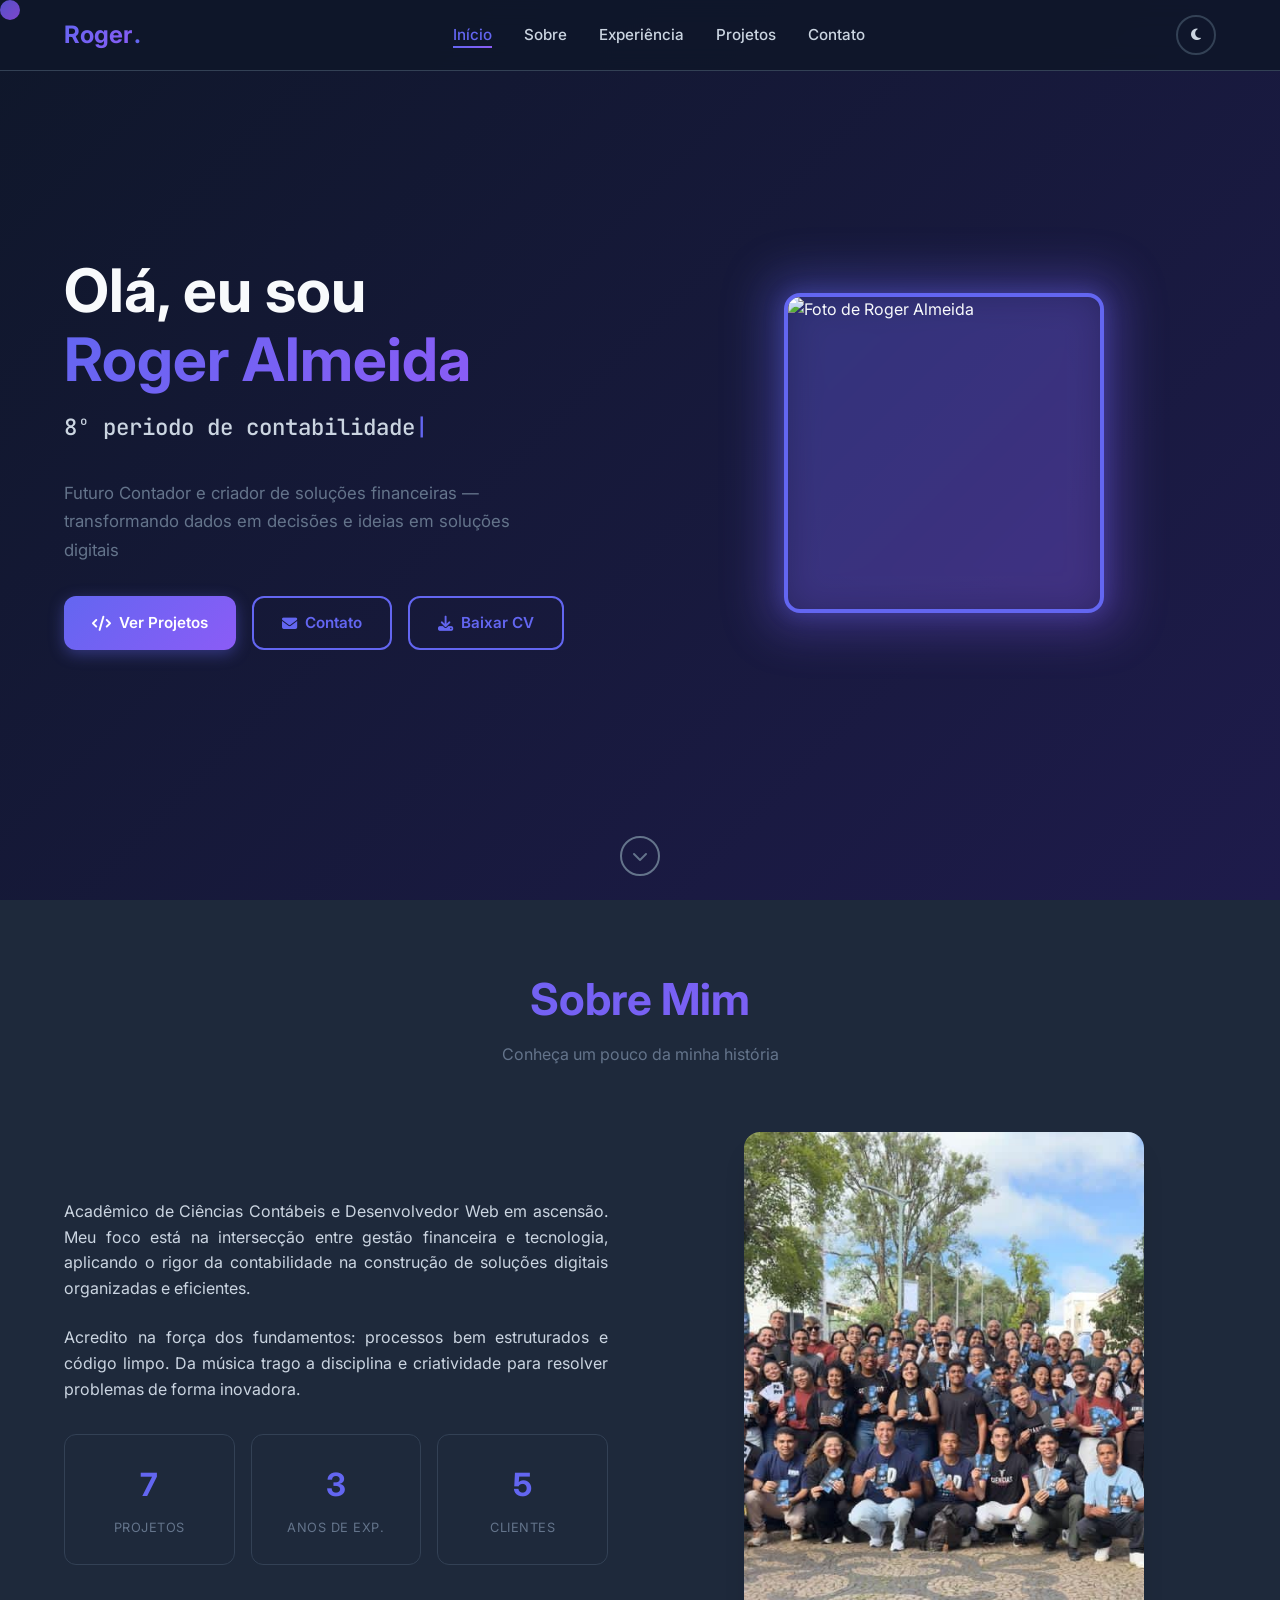
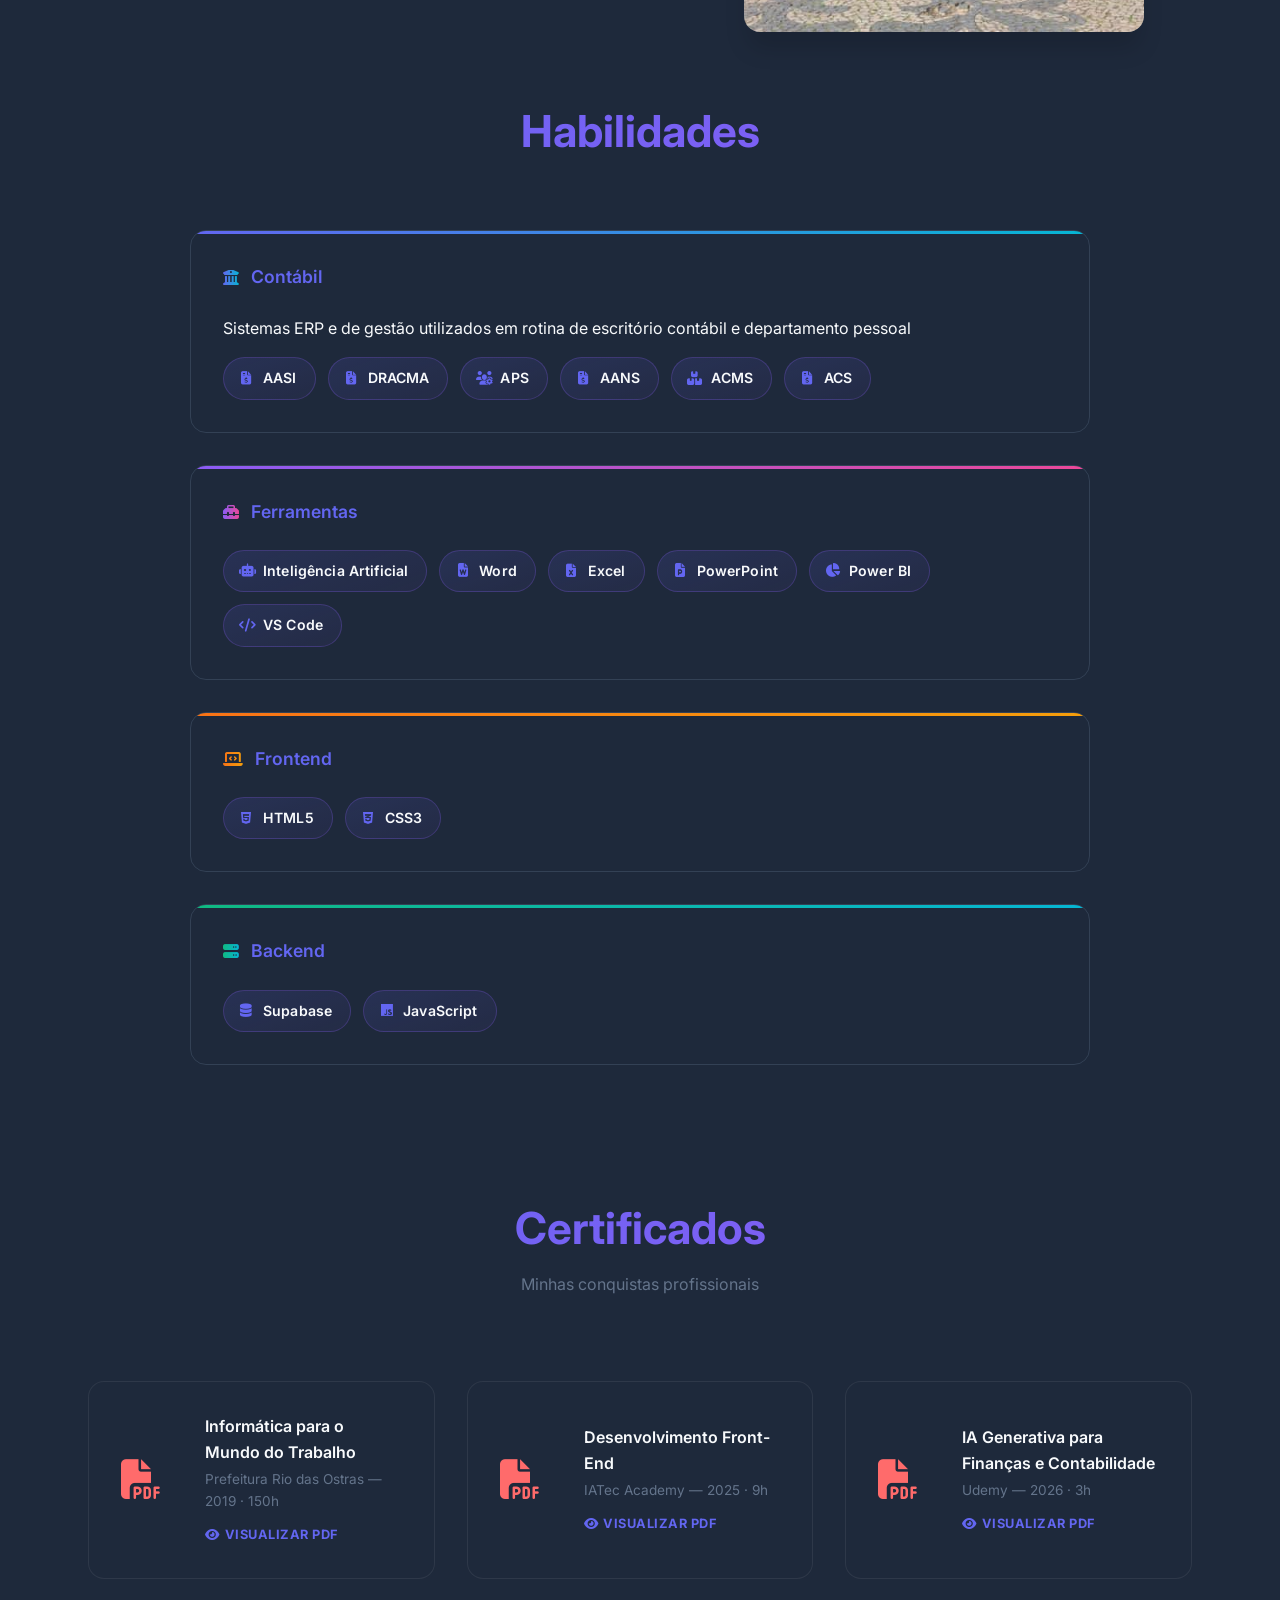
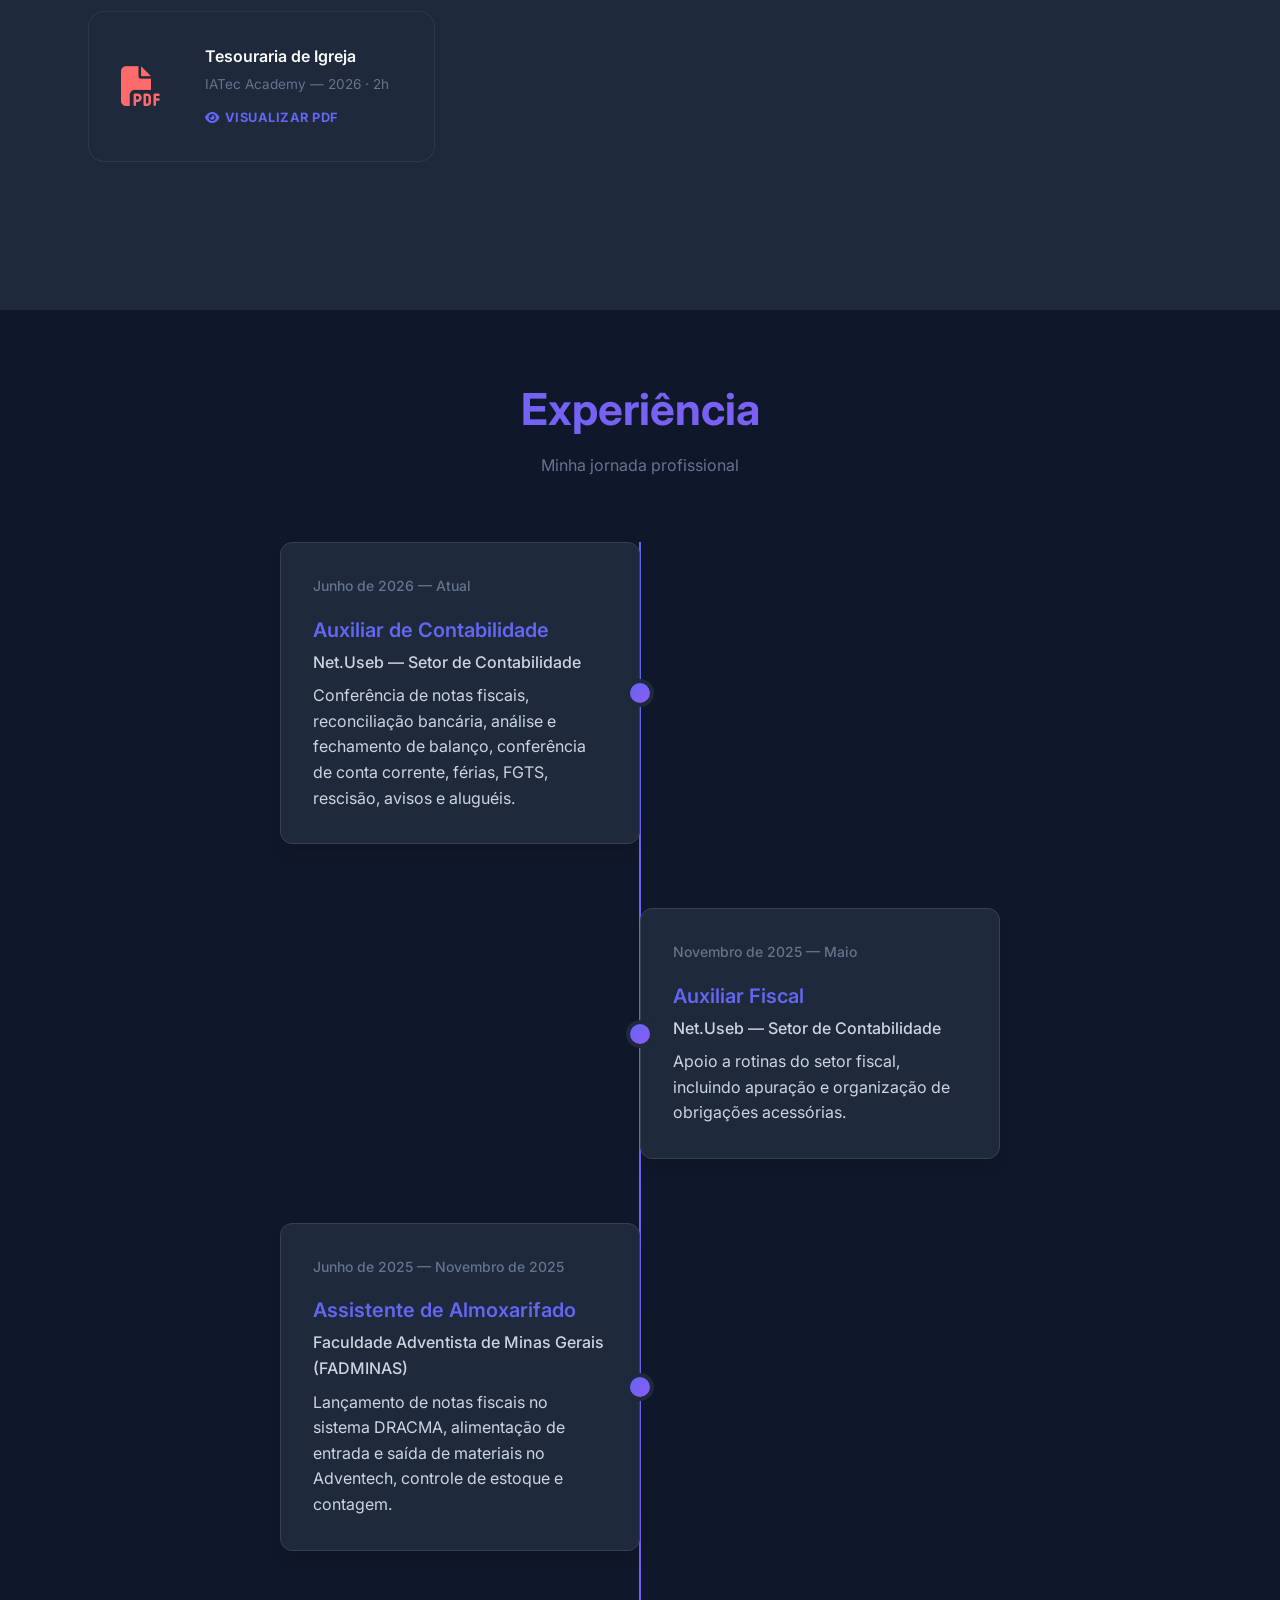
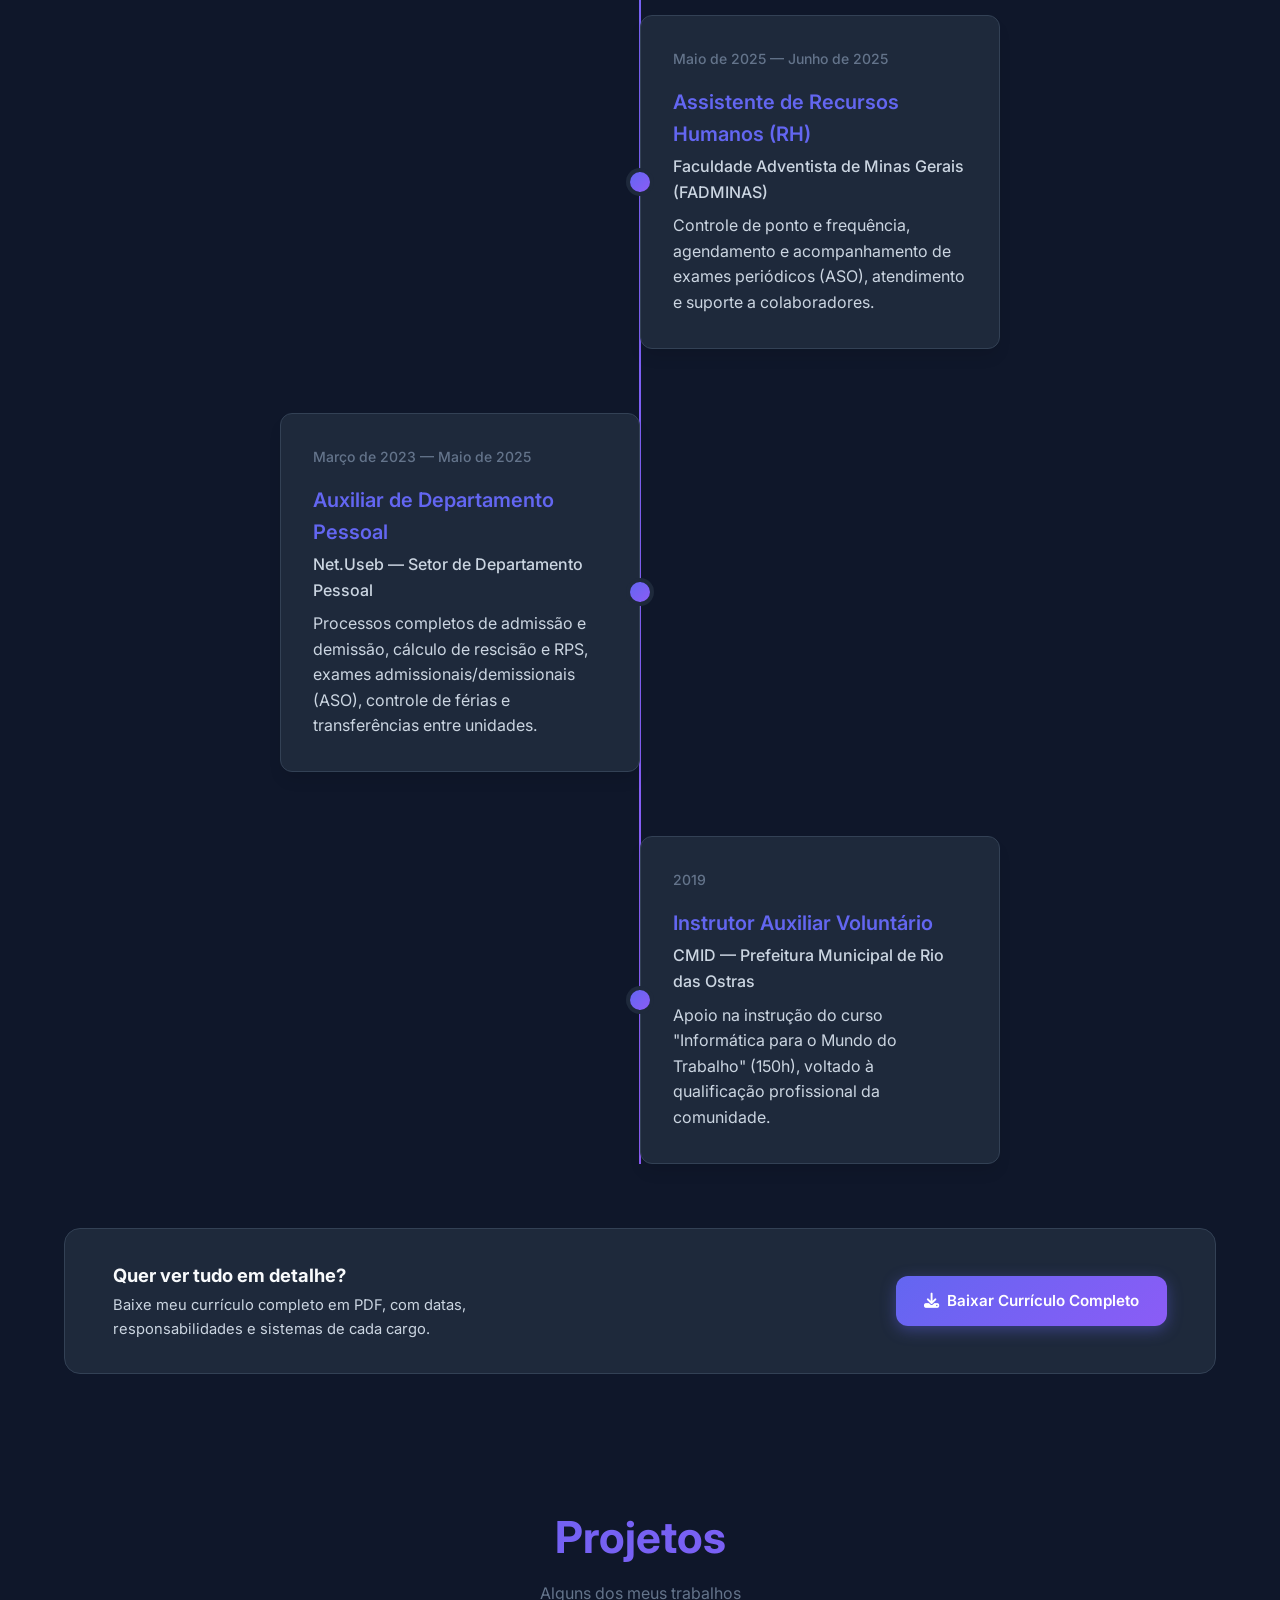
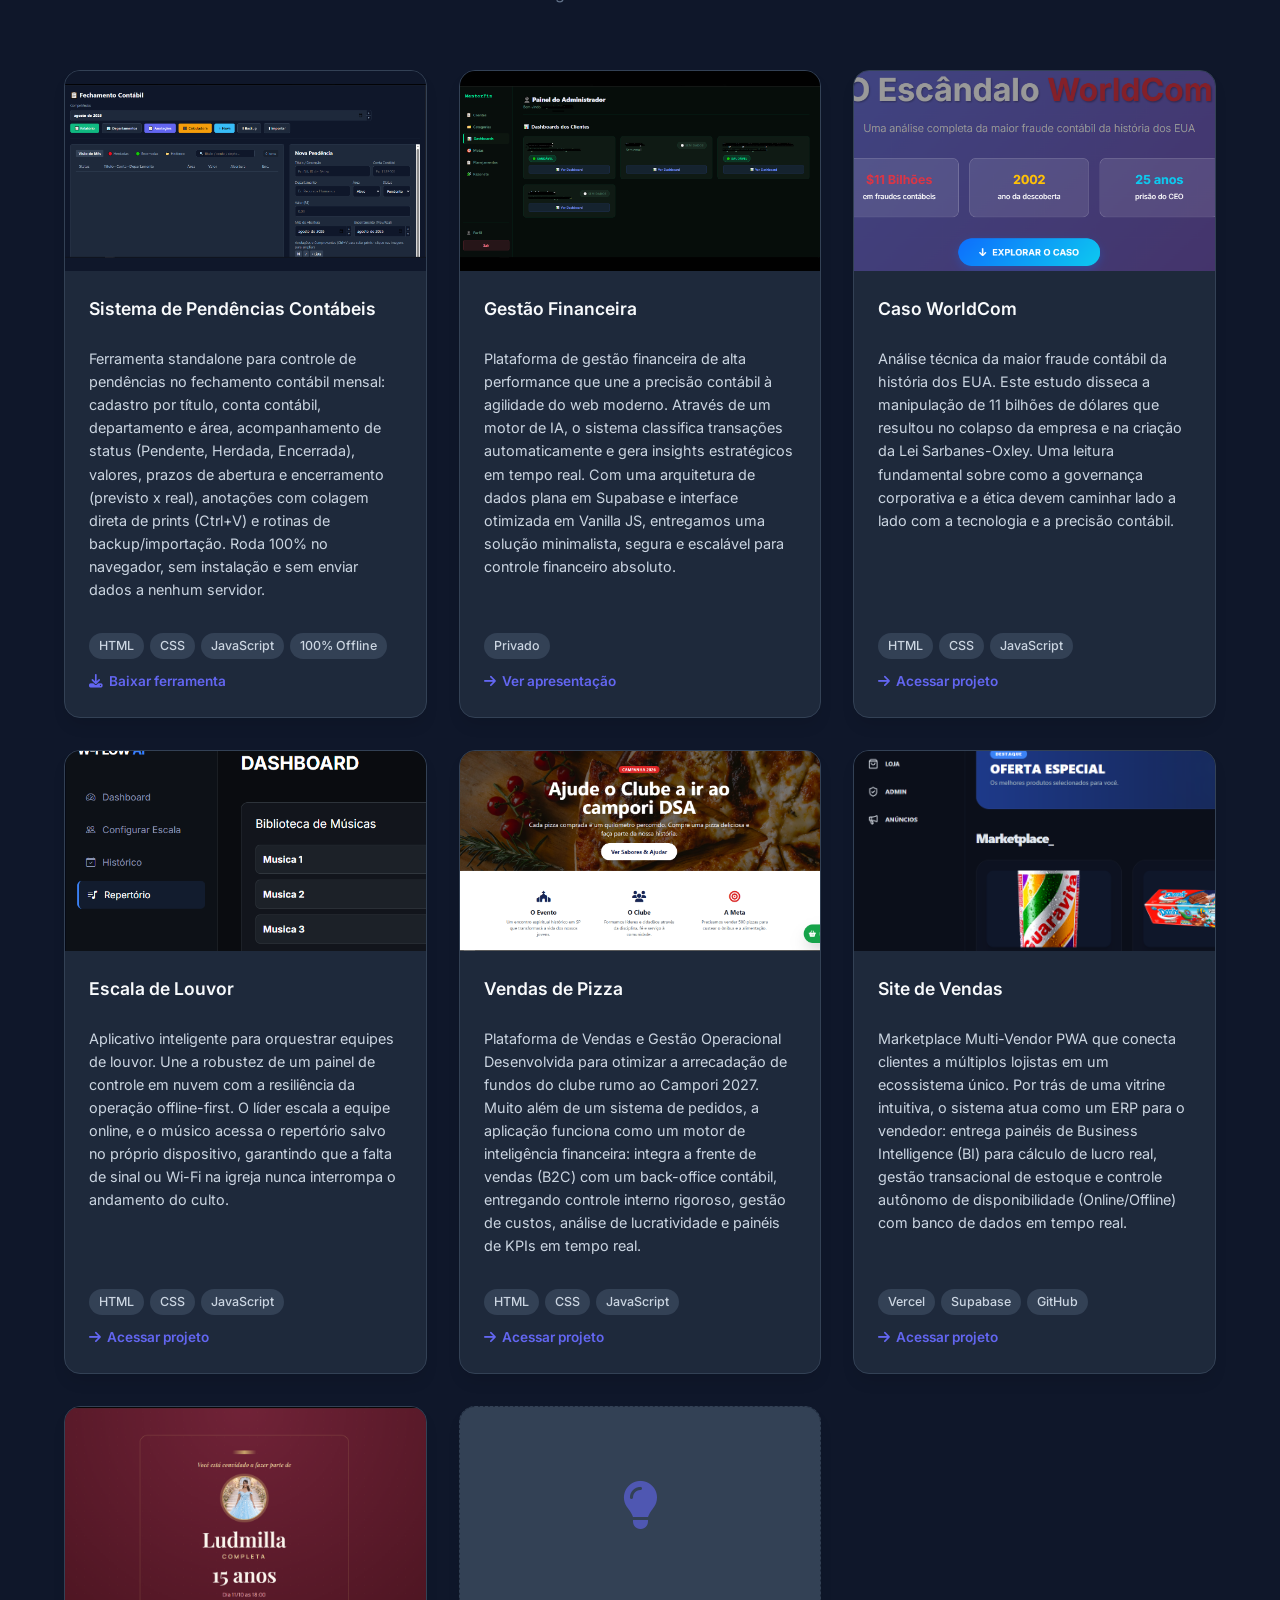
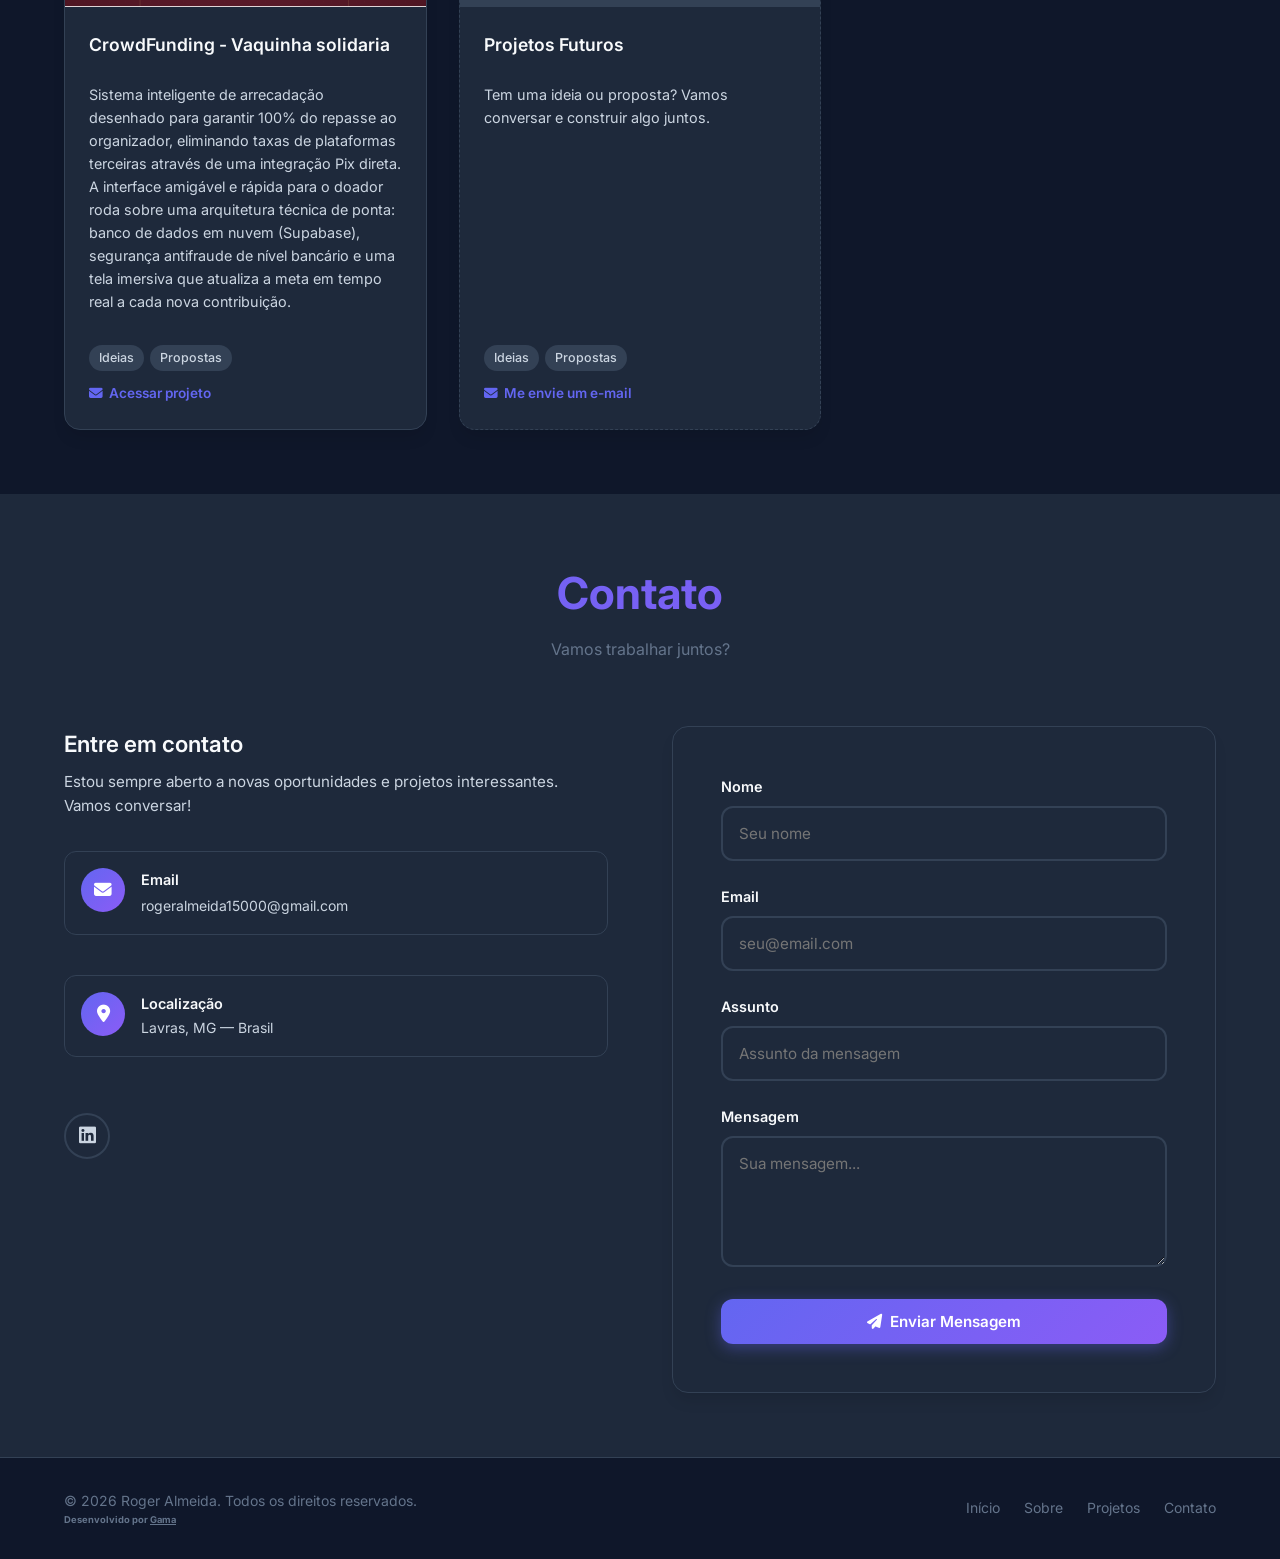
==== commit edc4343d: "Correção data" ====
--- a/index.html
+++ b/index.html
@@ -302,7 +302,7 @@
                 <div class="timeline-item" data-aos="fade-up" data-aos-delay="150">
                     <div class="timeline-dot"></div>
                     <div class="timeline-content">
-                        <span class="timeline-date">Novembro de 2025 — Abril</span>
+                        <span class="timeline-date">Novembro de 2025 — Maio</span>
                         <h3>Auxiliar Fiscal</h3>
                         <h4>Net.Useb — Setor de Contabilidade</h4>
                         <p>Apoio a rotinas do setor fiscal, incluindo apuração e organização de obrigações acessórias.</p>
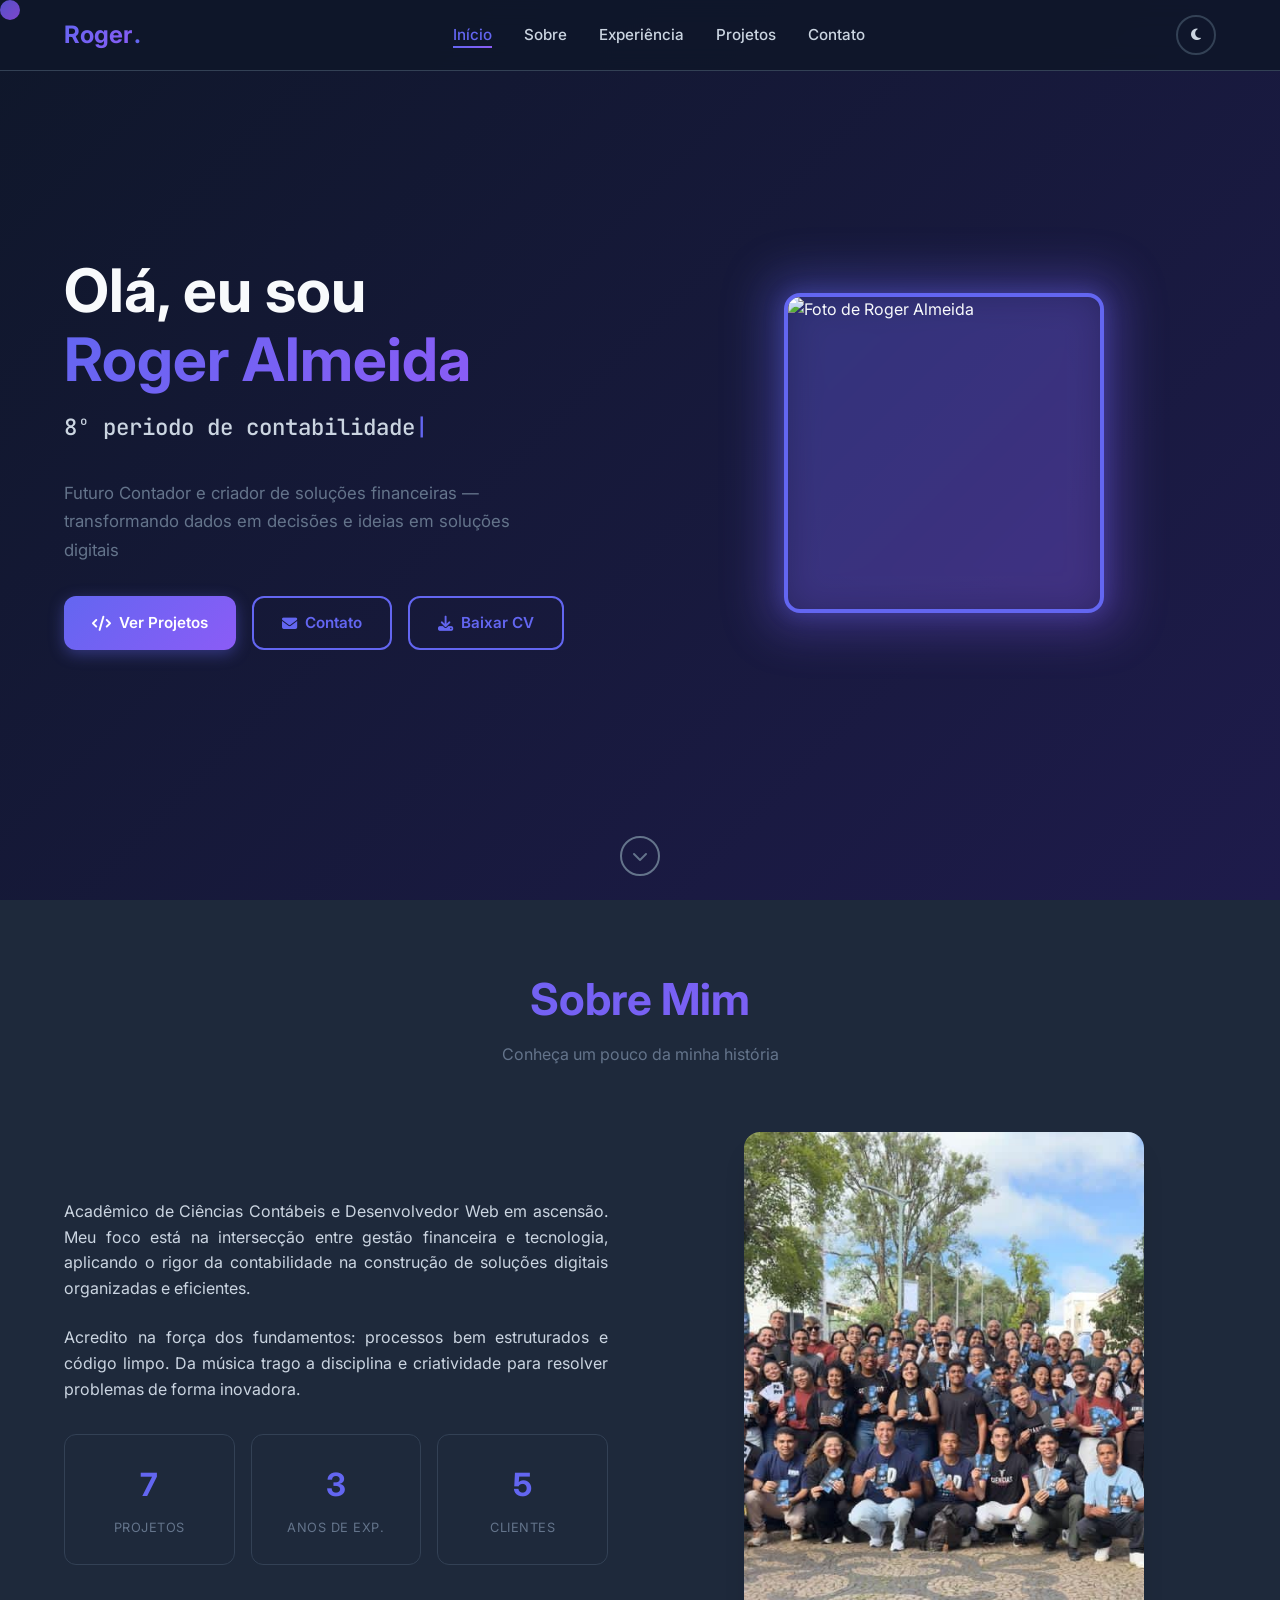
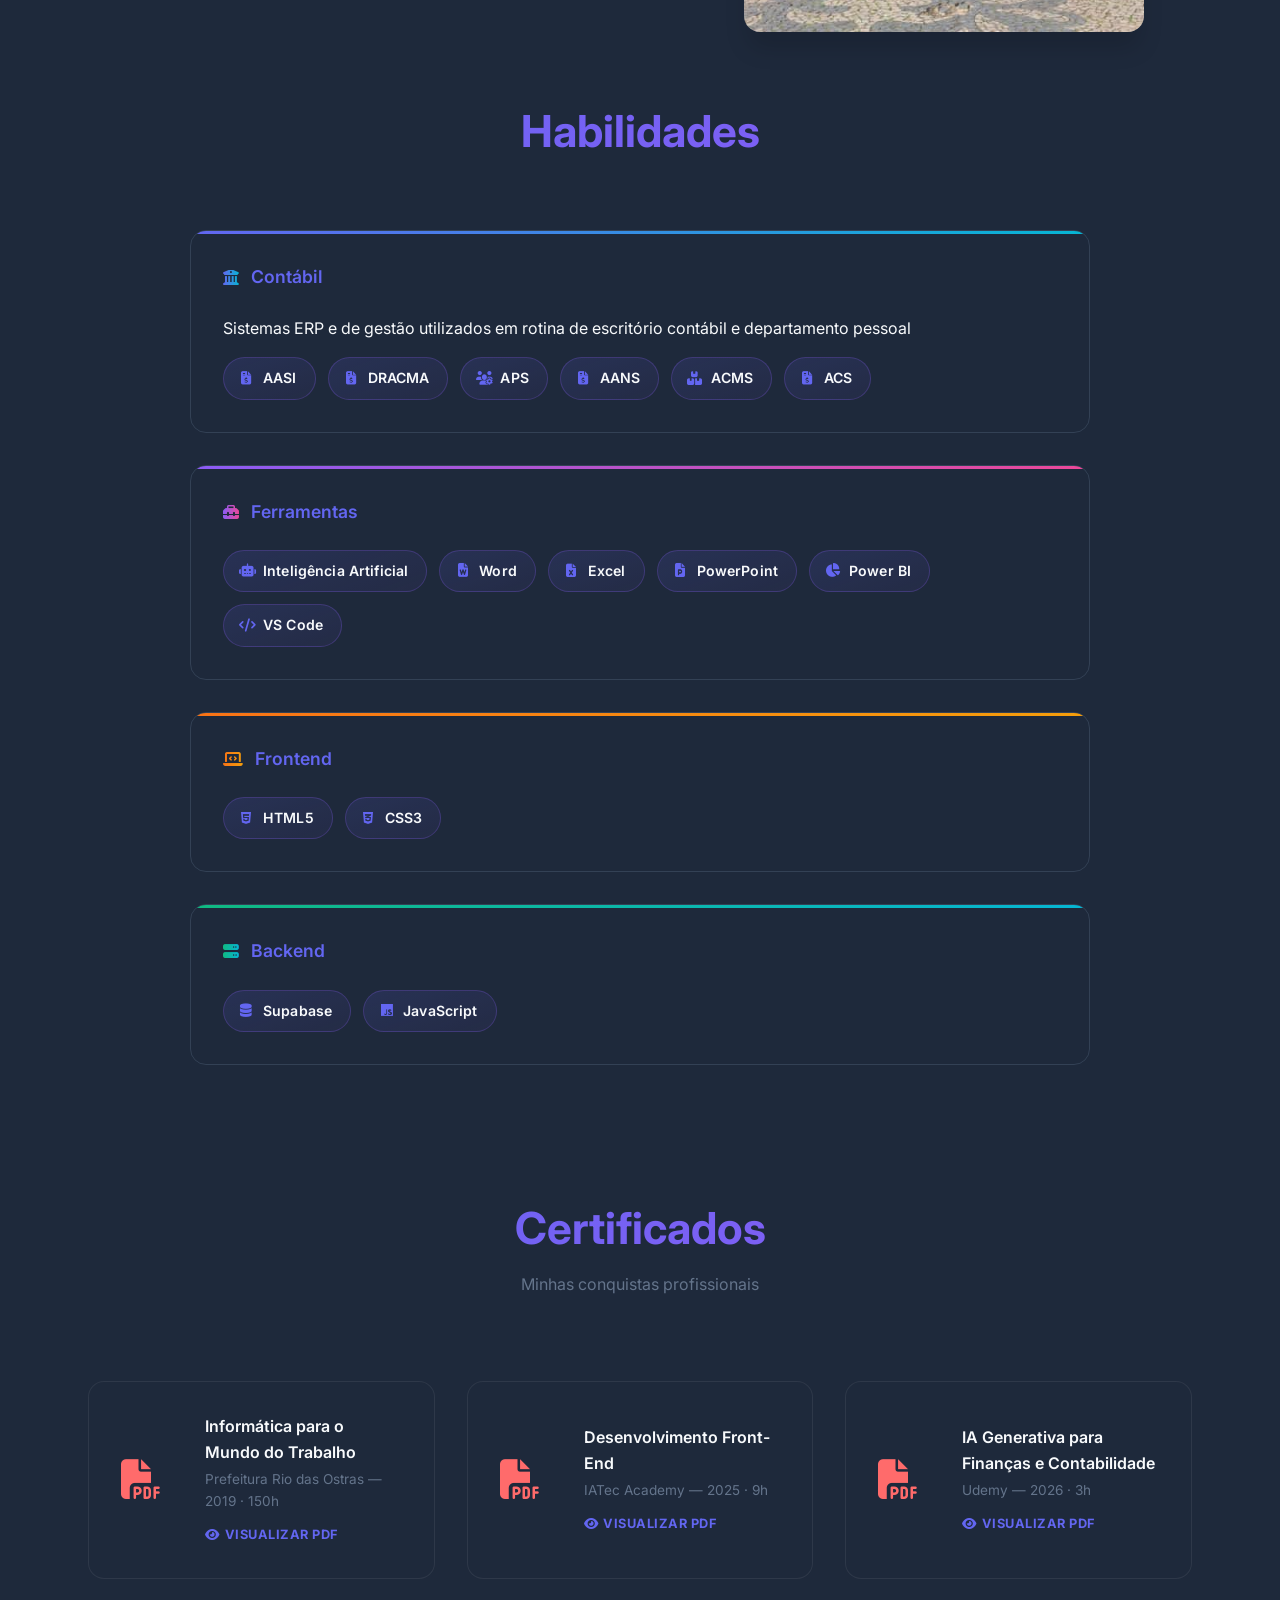
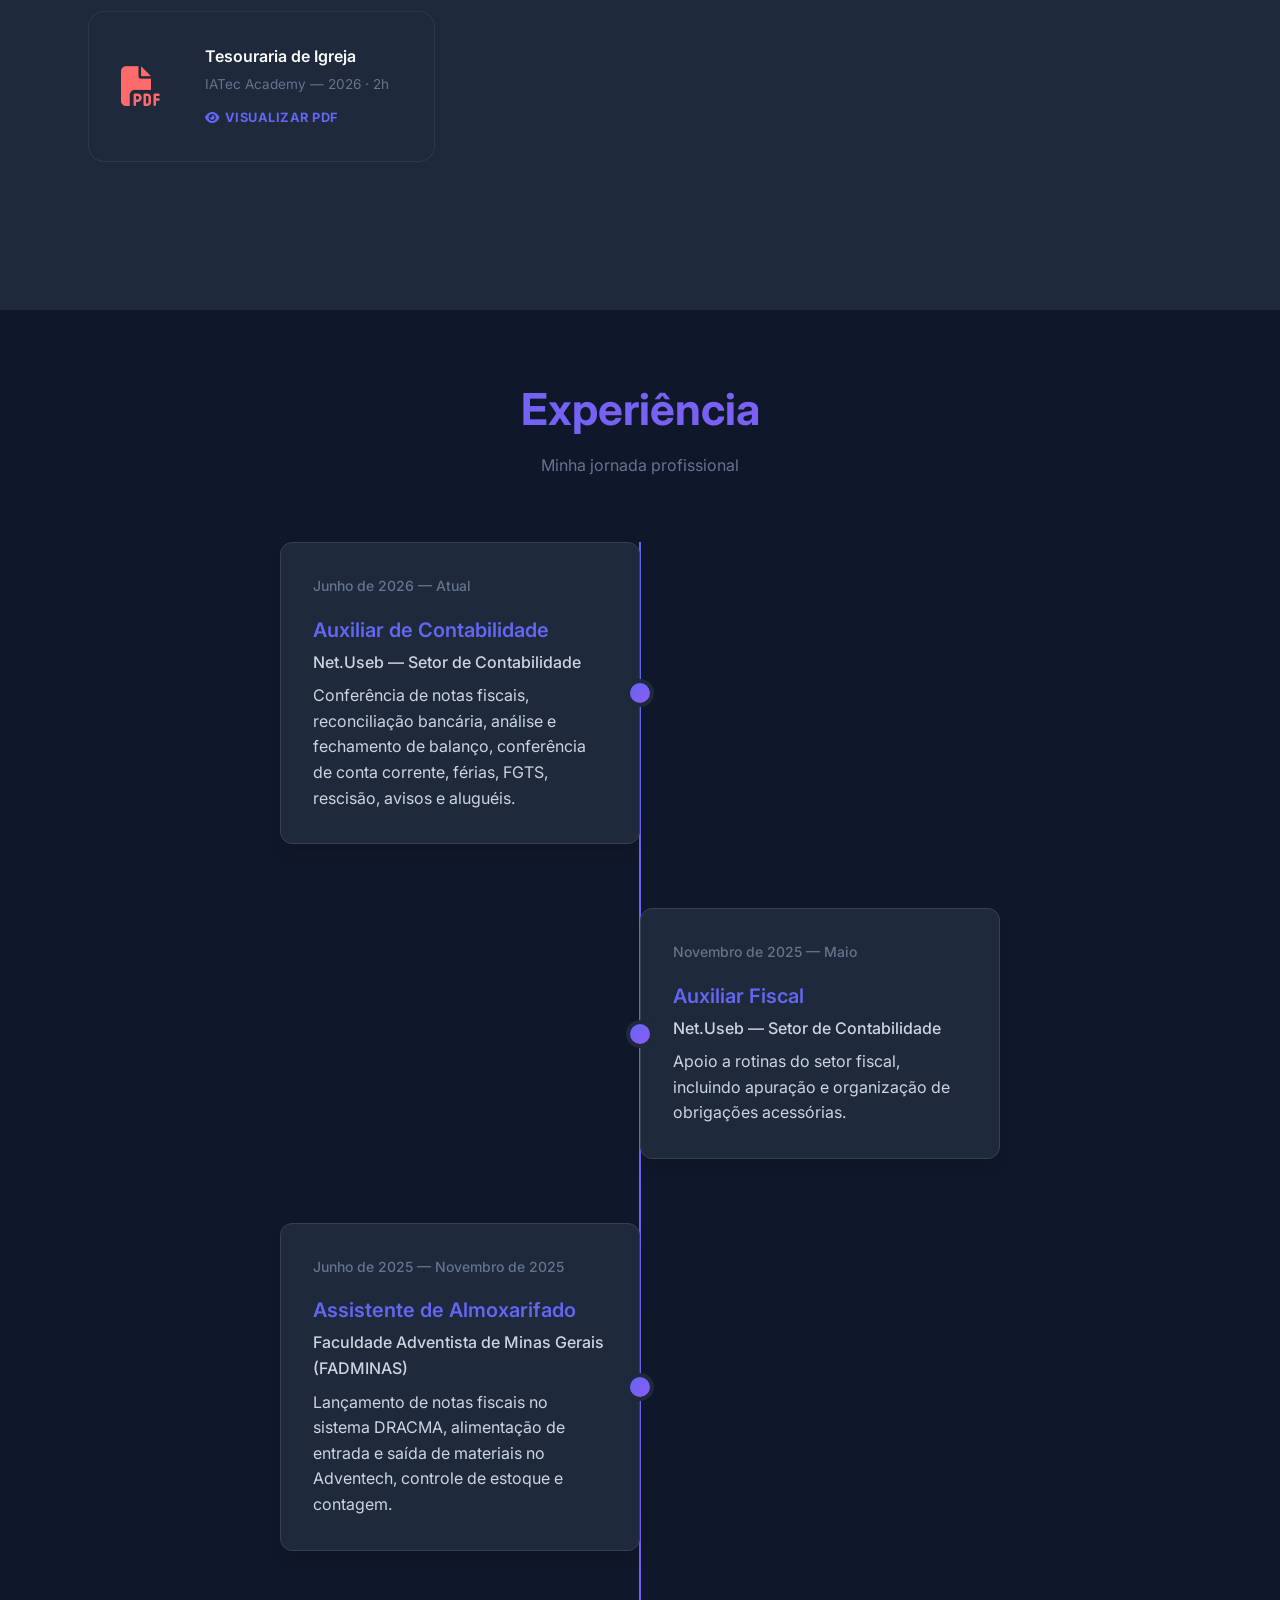
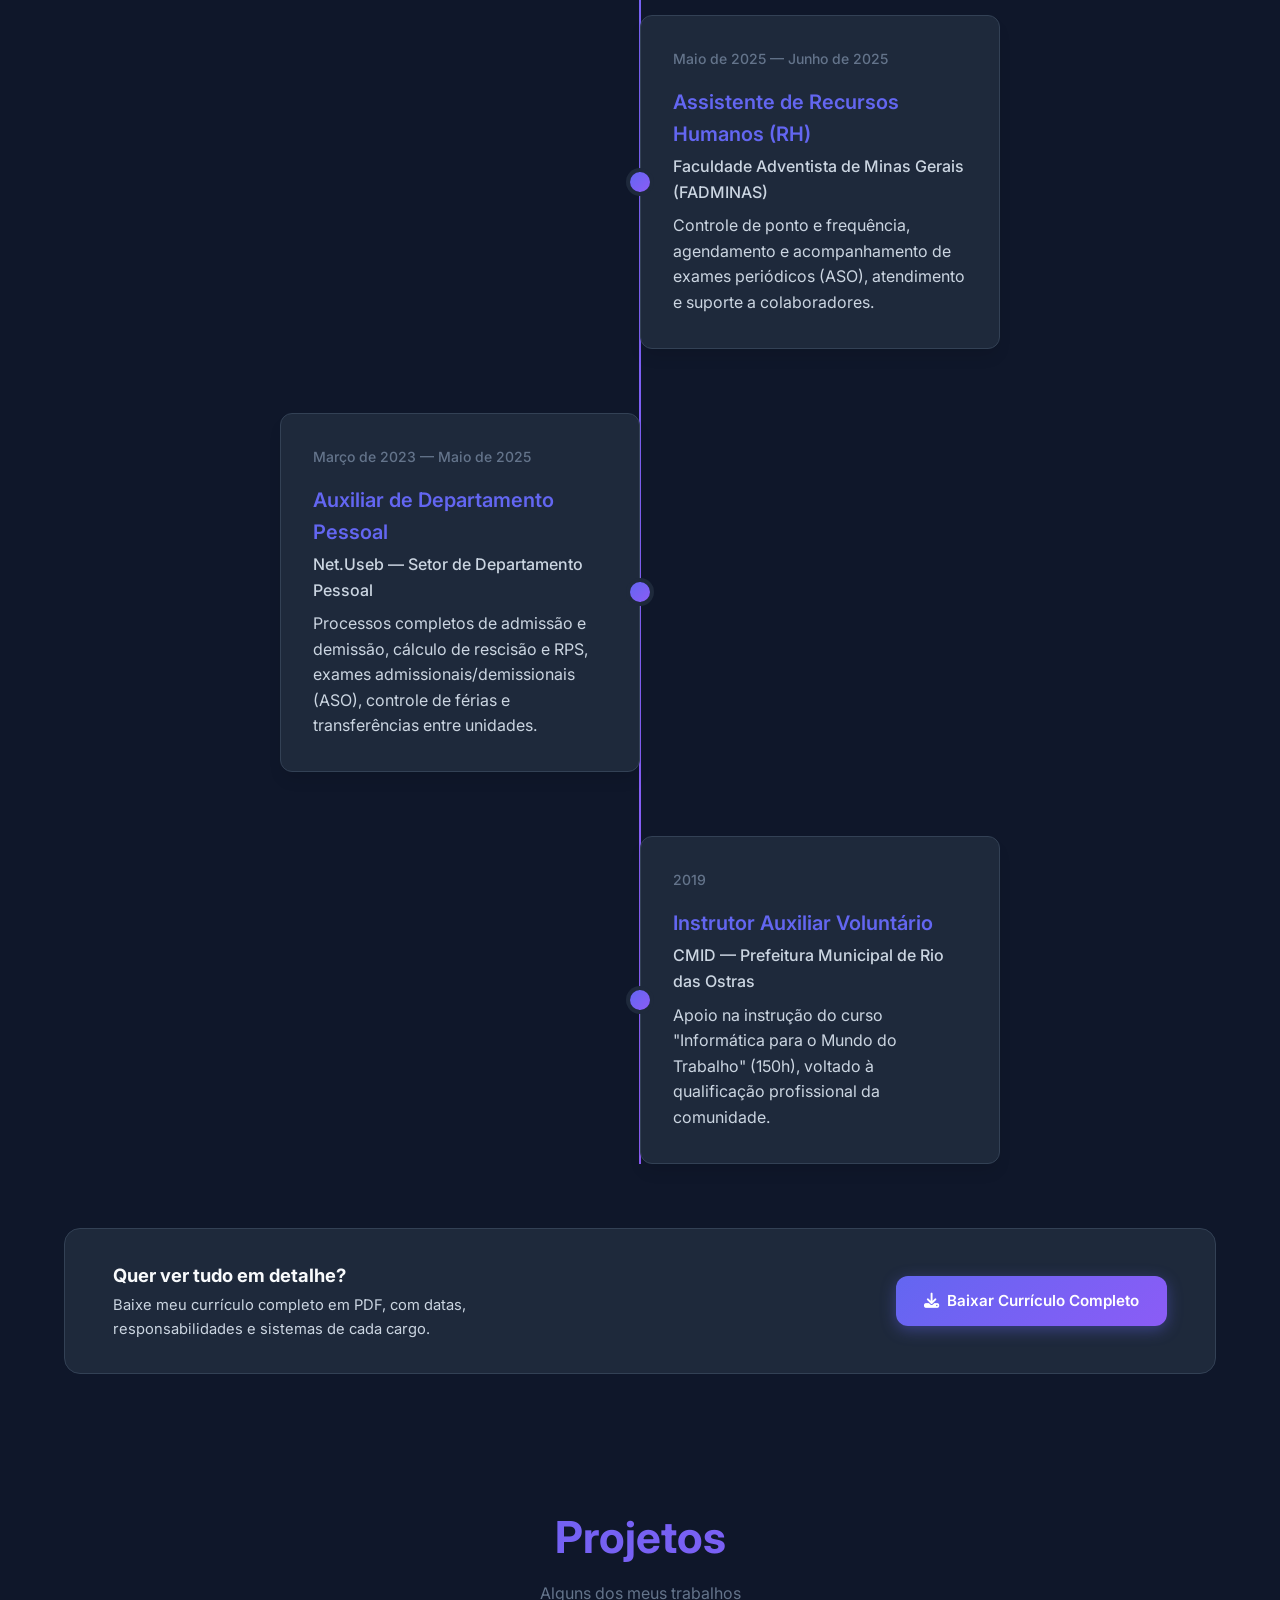
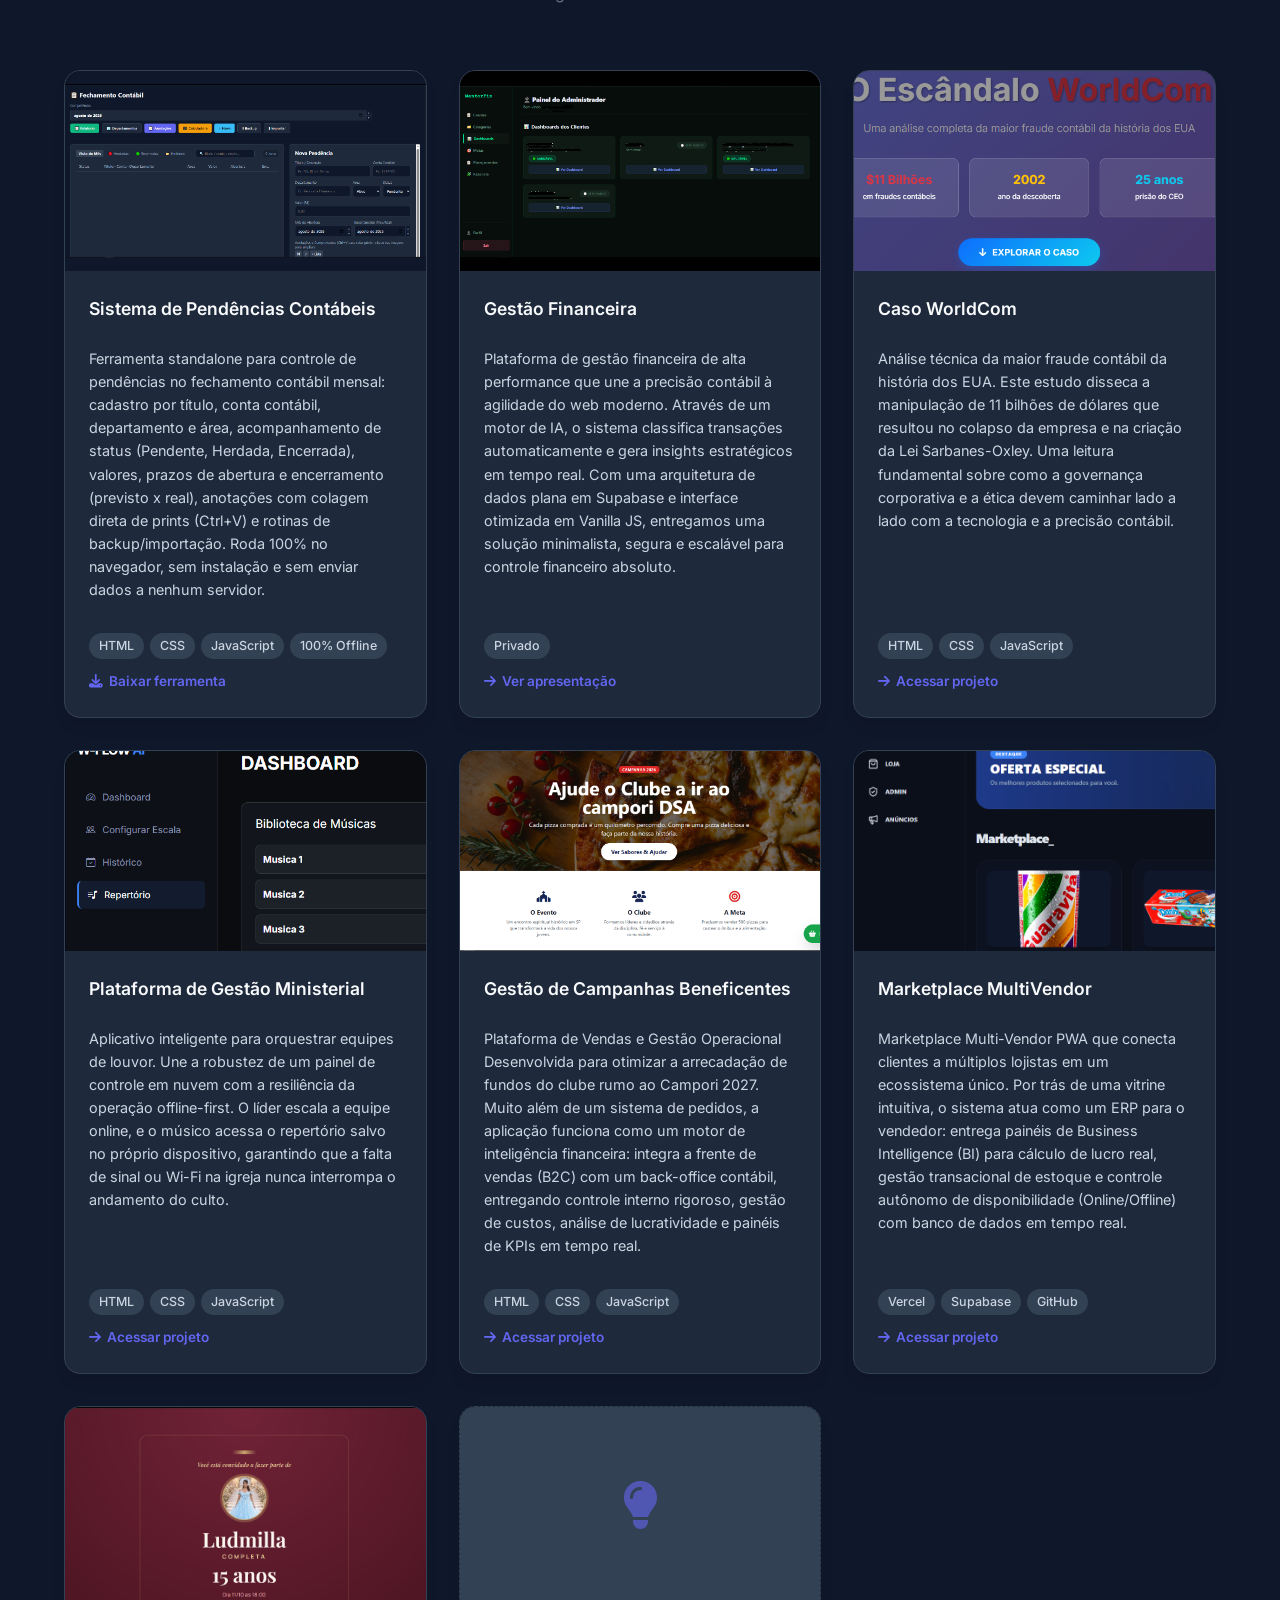
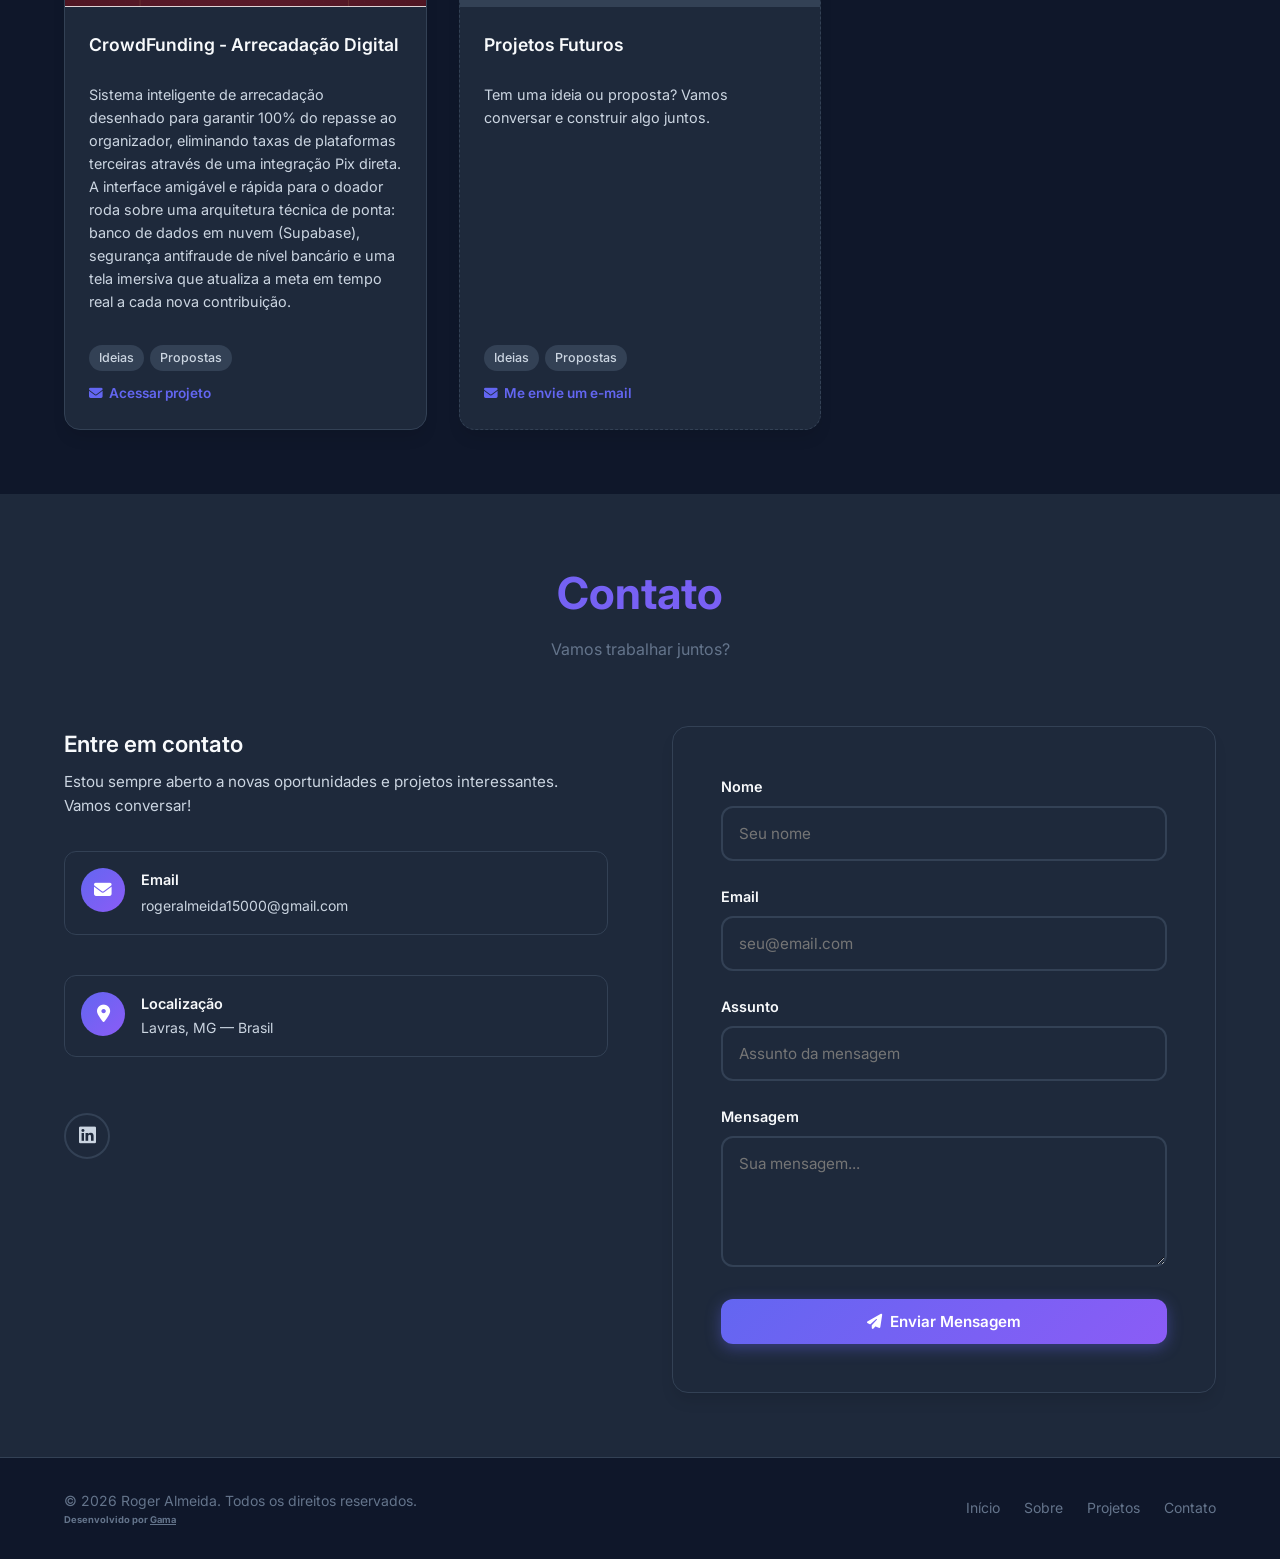
==== commit 50bc72c6: "Melhoria de nomes projetos" ====
--- a/index.html
+++ b/index.html
@@ -459,7 +459,7 @@
                         </div>
                     </div>
                     <div class="project-content">
-                        <h3>Escala de Louvor</h3>
+                        <h3>Plataforma de Gestão Ministerial</h3>
                         <p>Aplicativo inteligente para orquestrar equipes de louvor. Une a robustez de um painel de controle em nuvem com a resiliência da operação offline-first. O líder escala a equipe online, e o músico acessa o repertório salvo no próprio dispositivo, garantindo que a falta de sinal ou Wi-Fi na igreja nunca interrompa o andamento do culto.</p>
                         <div class="project-tech">
                             <span class="tech-tag">HTML</span>
@@ -484,7 +484,7 @@
                         </div>
                     </div>
                     <div class="project-content">
-                        <h3>Vendas de Pizza</h3>
+                        <h3>Gestão de Campanhas Beneficentes</h3>
                         <p>Plataforma de Vendas e Gestão Operacional
                             Desenvolvida para otimizar a arrecadação de fundos do clube rumo ao Campori 2027. Muito além de um sistema de pedidos, a aplicação funciona como um motor de inteligência financeira: integra a frente de vendas (B2C) com um back-office contábil, entregando controle interno rigoroso, gestão de custos, análise de lucratividade e painéis de KPIs em tempo real. </p>
                         <div class="project-tech">
@@ -511,7 +511,7 @@
                         </div>
                     </div>
                     <div class="project-content">
-                        <h3>Site de Vendas</h3>
+                        <h3>Marketplace MultiVendor</h3>
                         <p>Marketplace Multi-Vendor PWA que conecta clientes a múltiplos lojistas em um ecossistema único. Por trás de uma vitrine intuitiva, o sistema atua como um ERP para o vendedor: entrega painéis de Business Intelligence (BI) para cálculo de lucro real, gestão transacional de estoque e controle autônomo de disponibilidade (Online/Offline) com banco de dados em tempo real.</p>
                         <div class="project-tech">
                             <span class="tech-tag">Vercel</span>
@@ -537,7 +537,7 @@
                         </div>
                     </div>
                 <div class="project-content">
-                    <h3> CrowdFunding - Vaquinha solidaria</h3>
+                    <h3> CrowdFunding - Arrecadação Digital</h3>
                     <p>Sistema inteligente de arrecadação desenhado para garantir 100% do repasse ao organizador, eliminando taxas de plataformas terceiras através de uma integração Pix direta. A interface amigável e rápida para o doador roda sobre uma arquitetura técnica de ponta: banco de dados em nuvem (Supabase), segurança antifraude de nível bancário e uma tela imersiva que atualiza a meta em tempo real a cada nova contribuição.</p>
                     <div class="project-tech">
                         <span class="tech-tag">Ideias</span>
